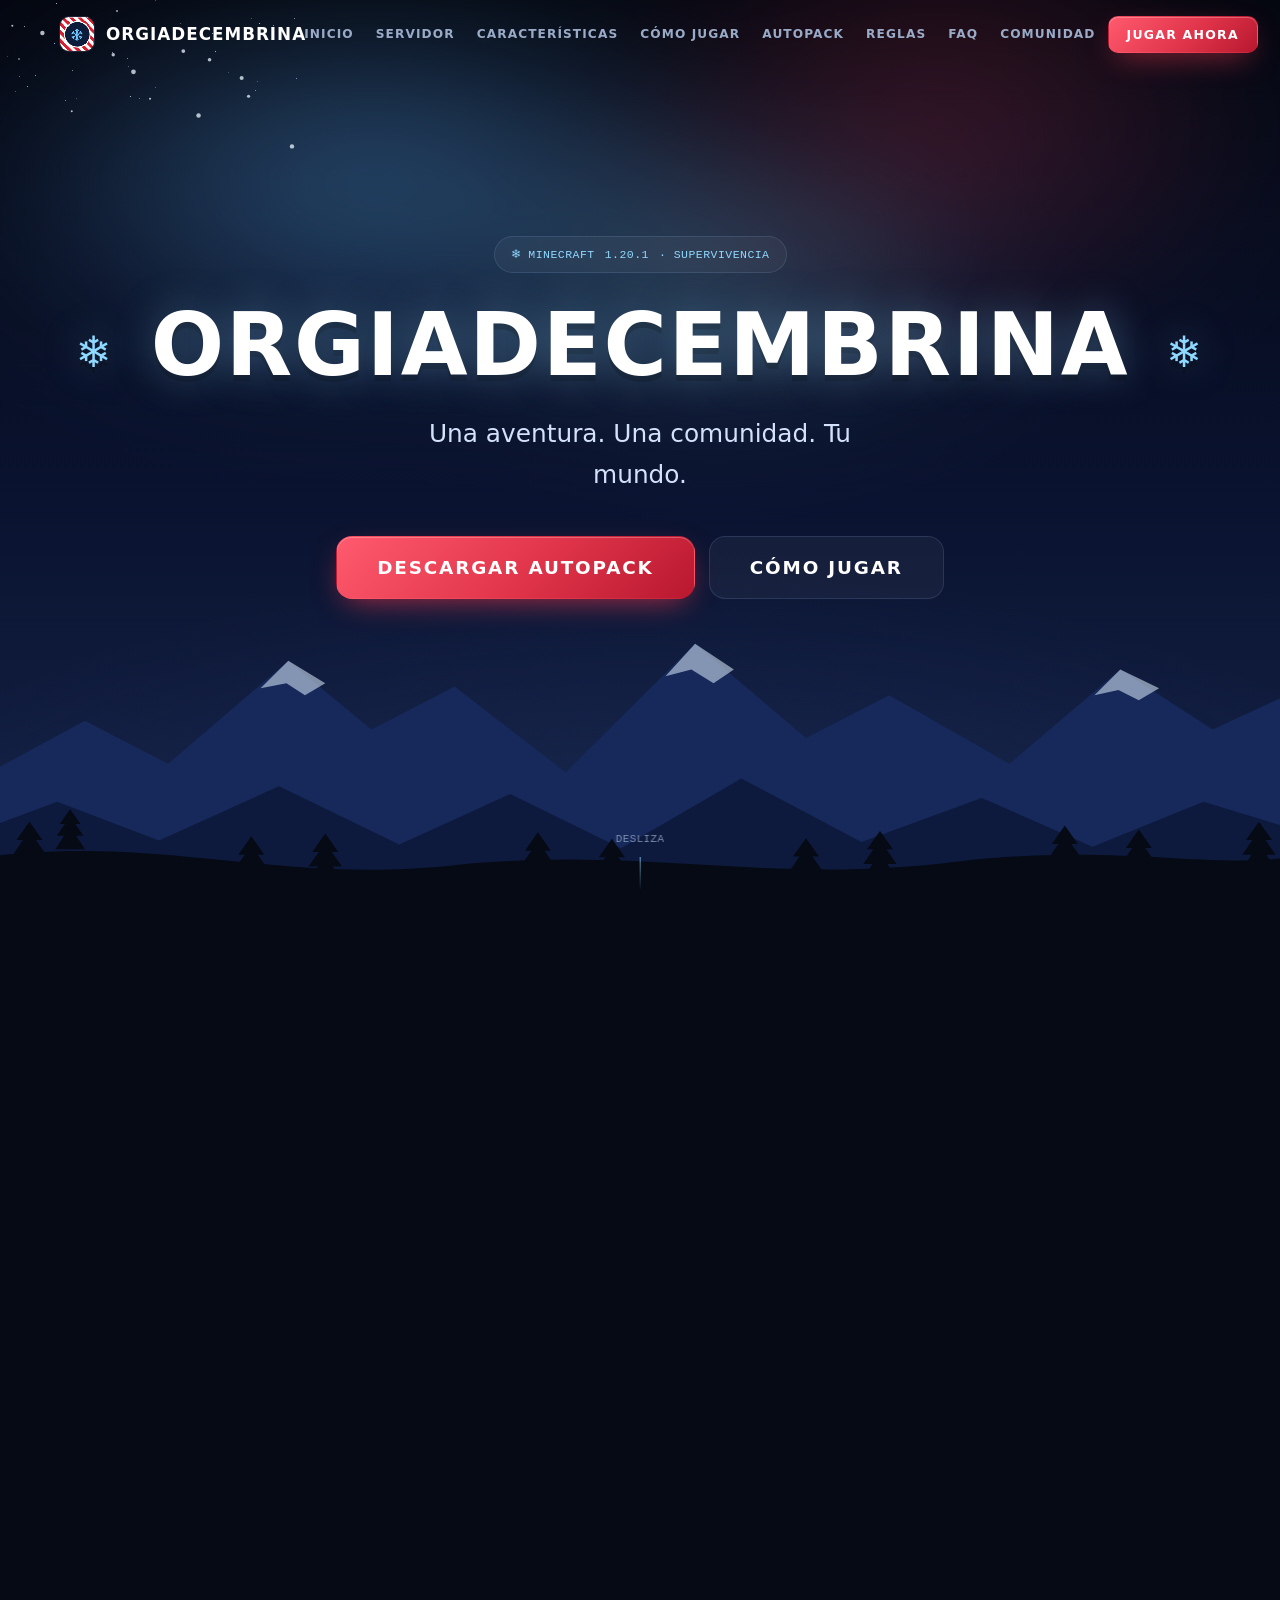
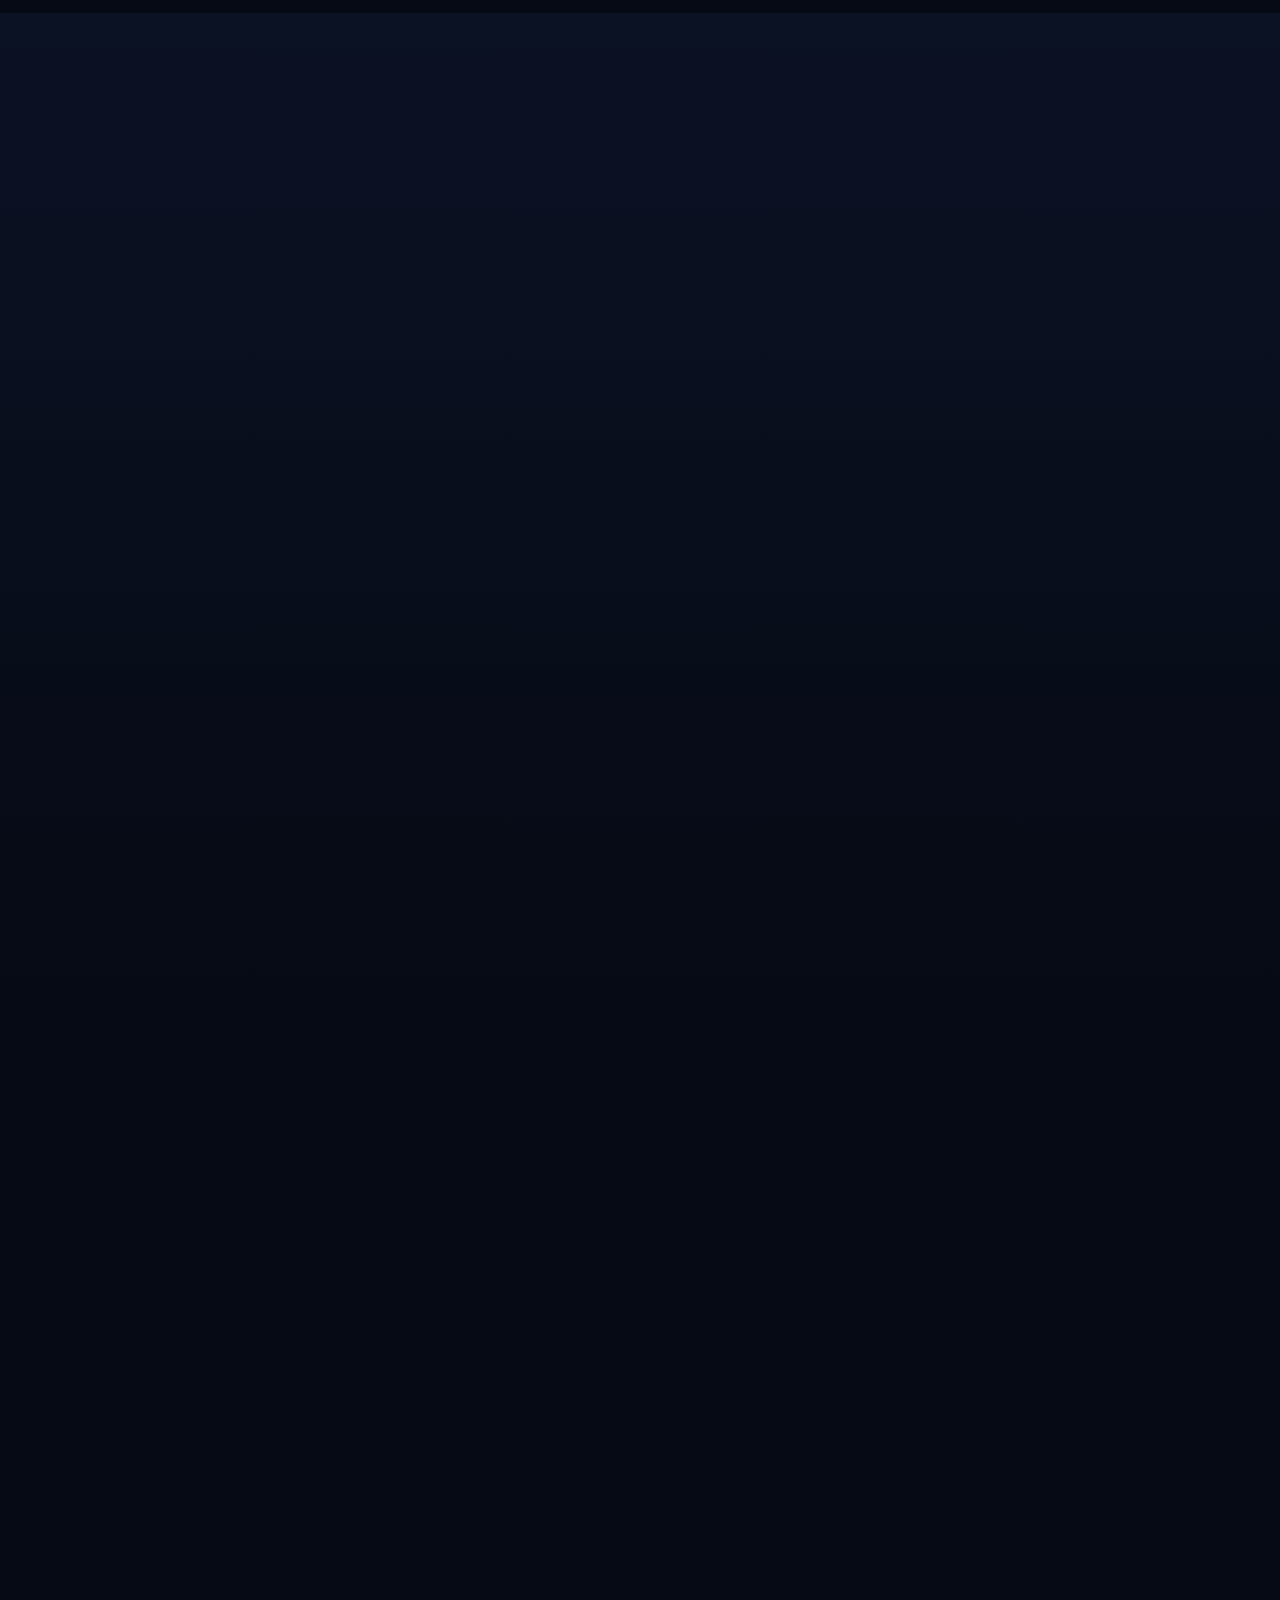
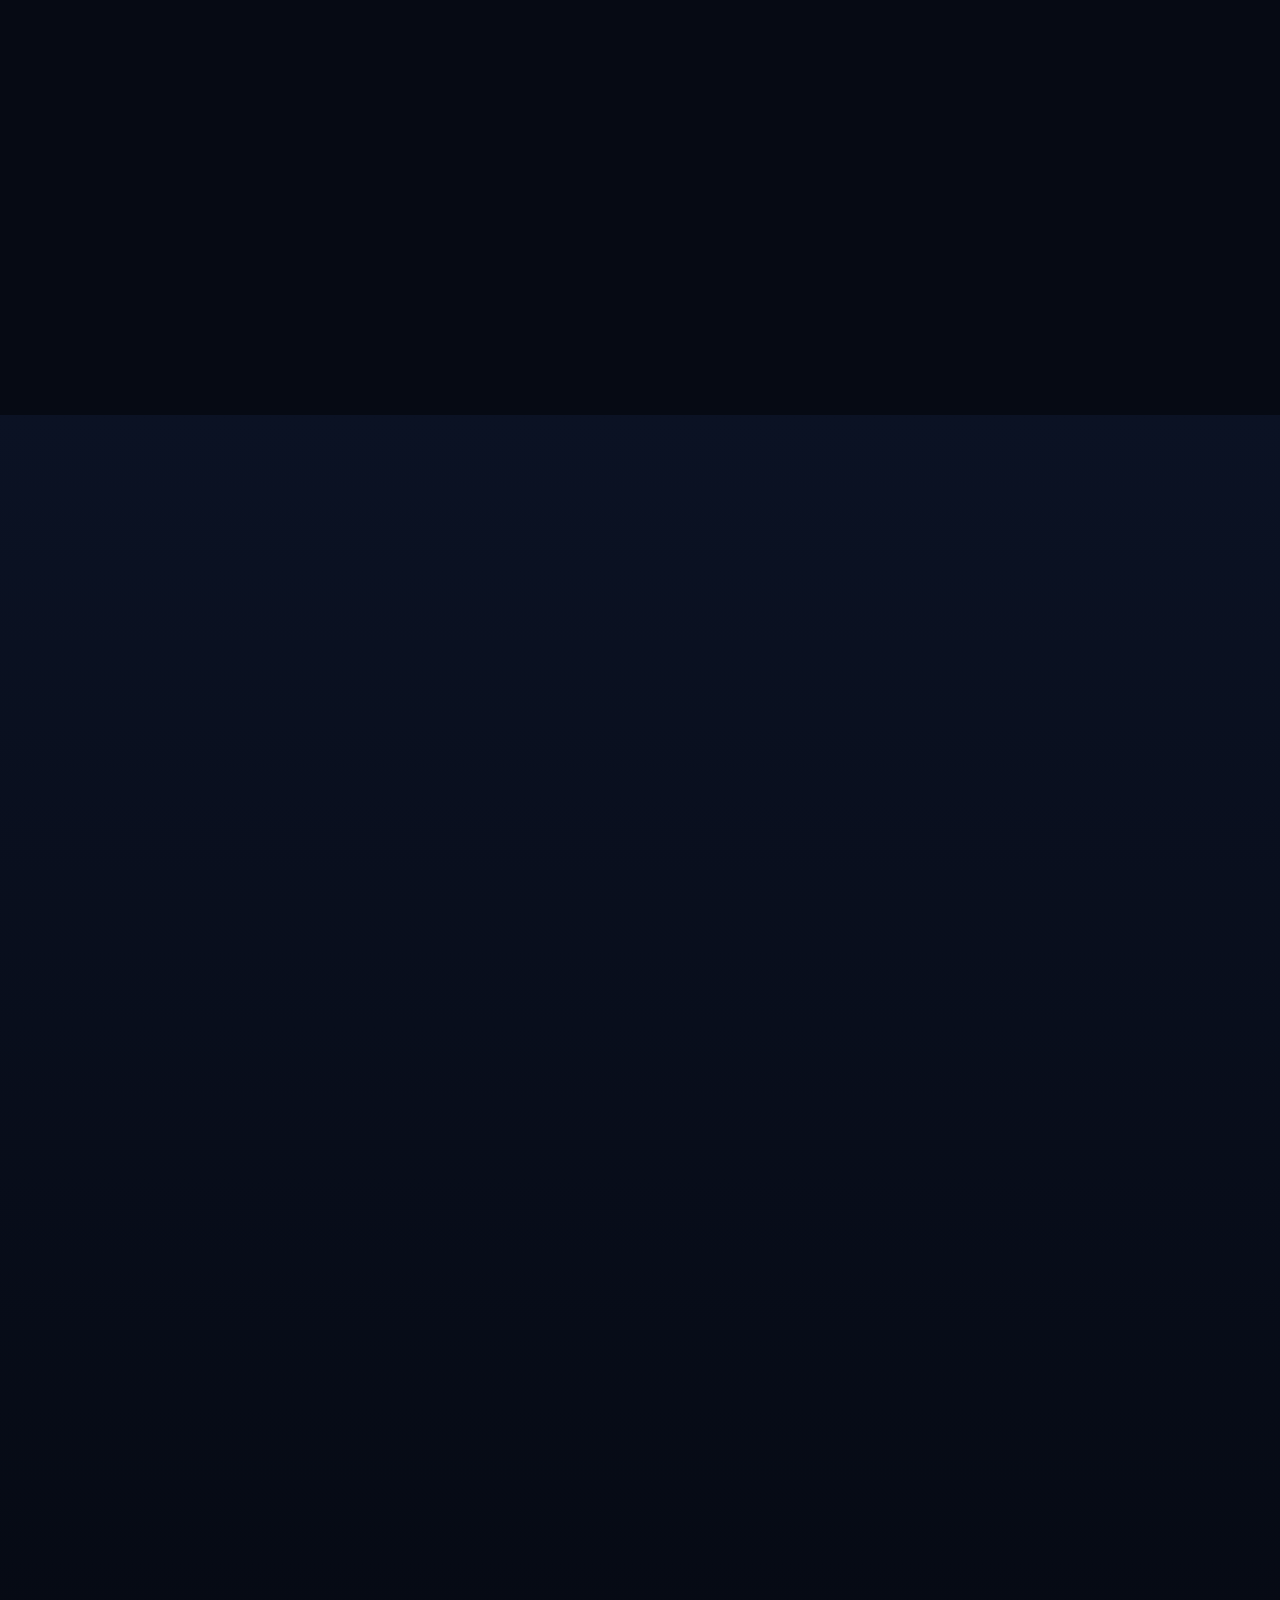
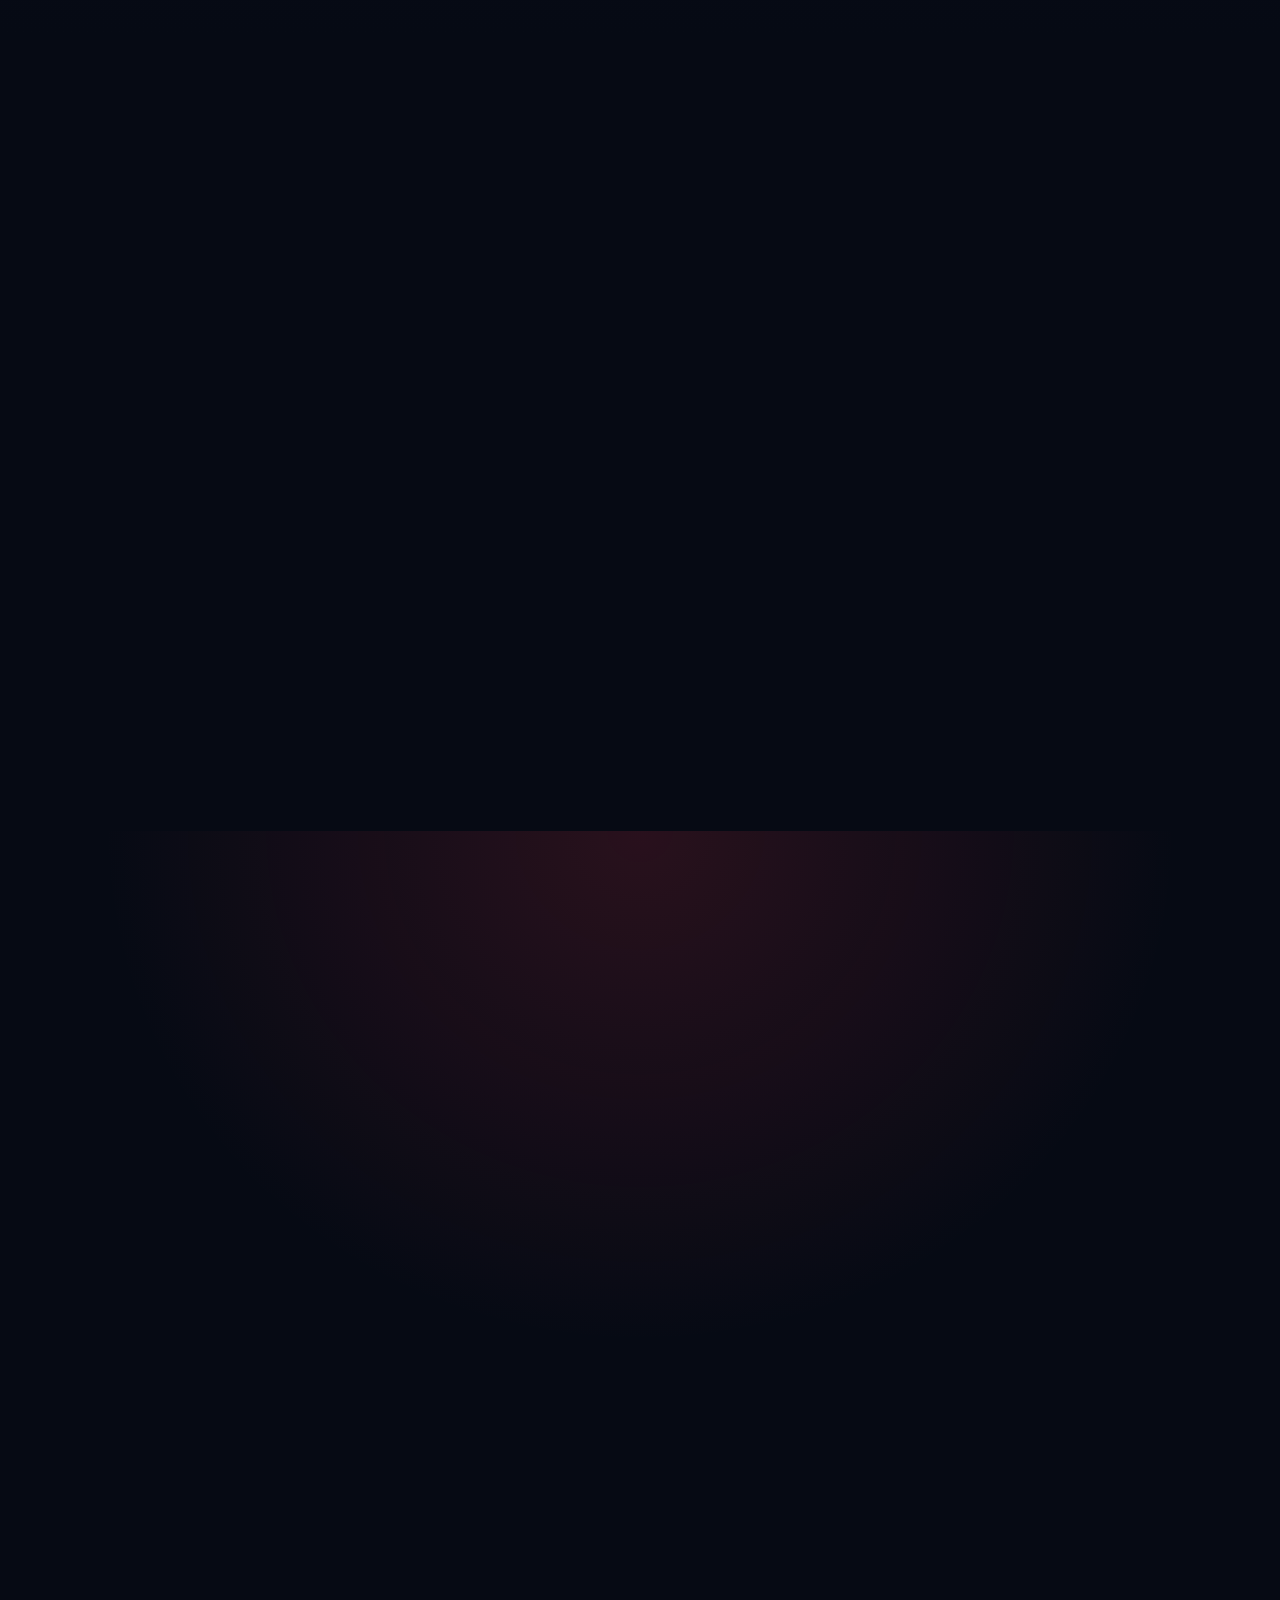
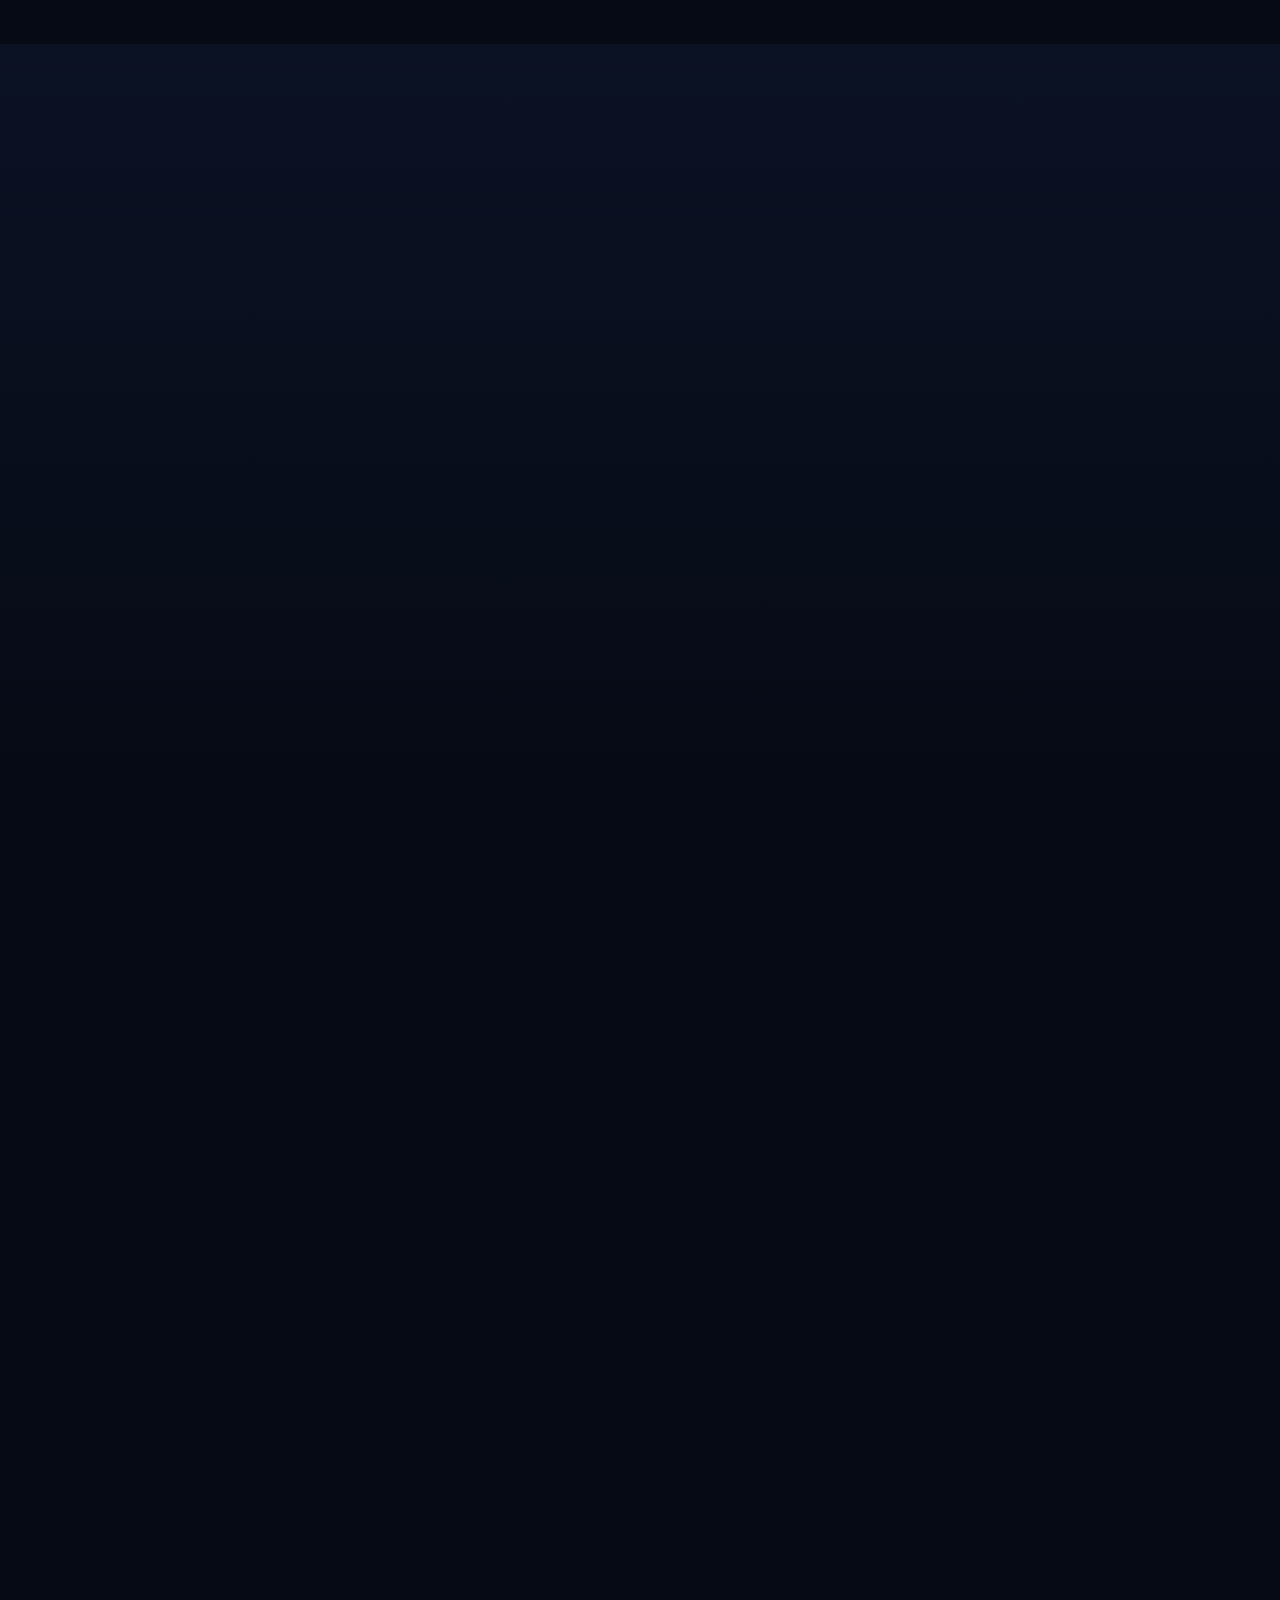
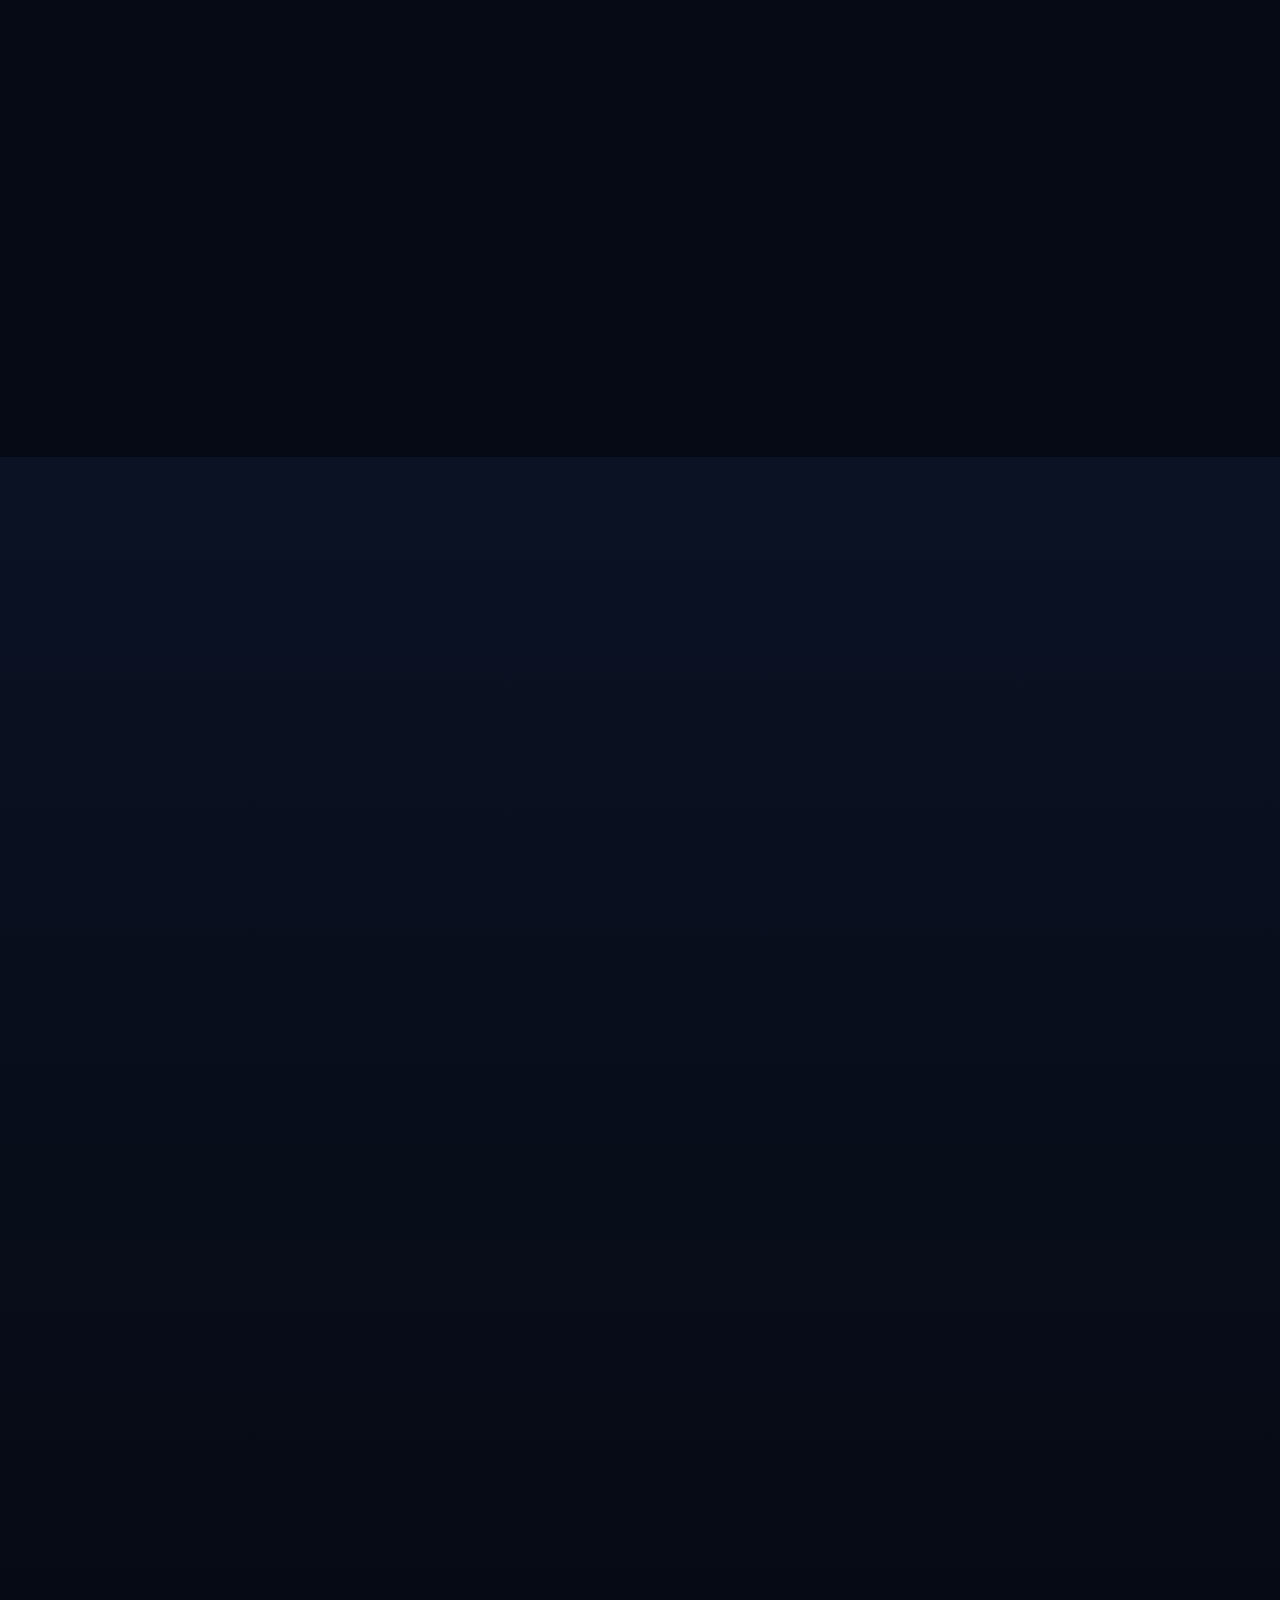
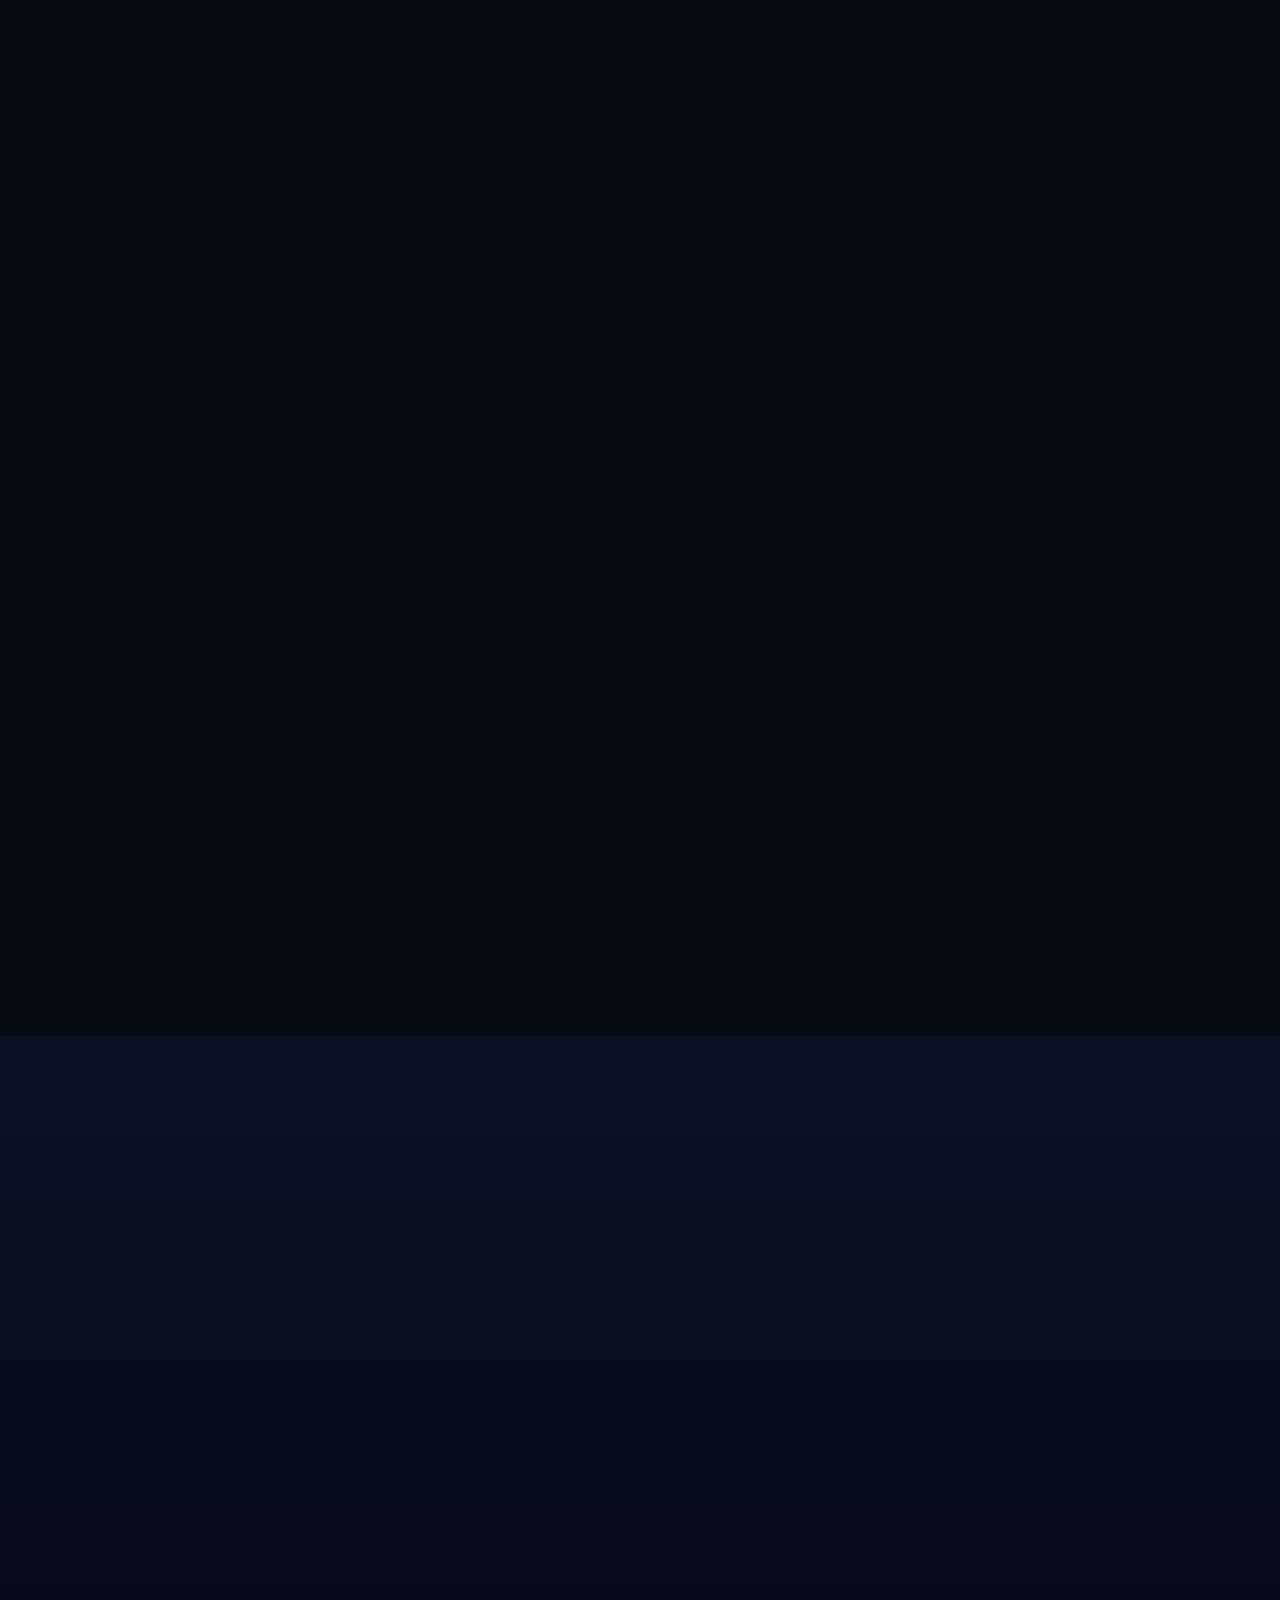
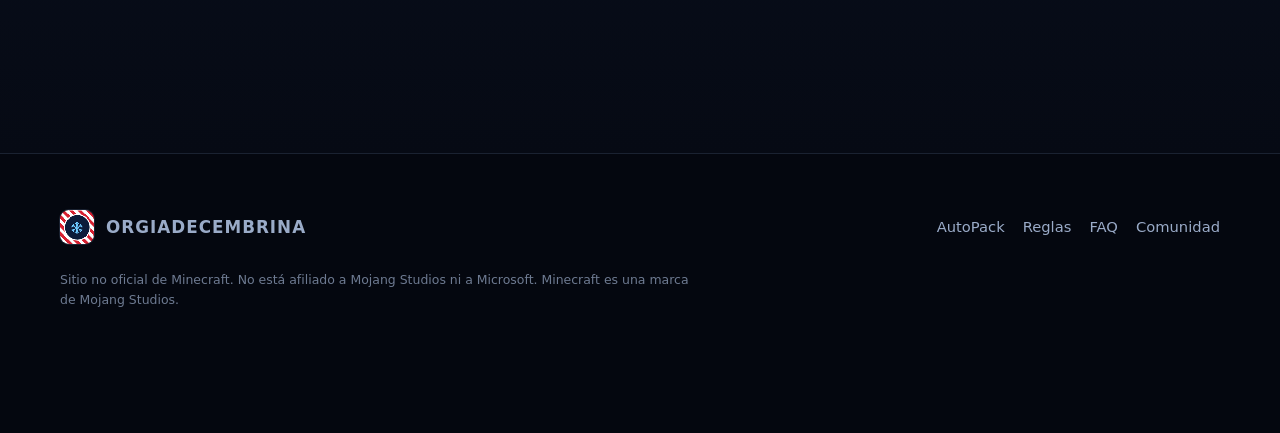
==== site/index.html @ e6c4fe43 "Web oficial de ORGIADECEMBRINA: sitio estatico (inicio, AutoPack, reglas), contenido editable en dat" ====
<!doctype html>
<html lang="es" class="no-js">
<head>
<meta charset="utf-8">
<meta name="viewport" content="width=device-width, initial-scale=1, viewport-fit=cover">
<title>ORGIADECEMBRINA | Minecraft Survival</title>
<meta name="description" content="ORGIADECEMBRINA: servidor de supervivencia de Minecraft 1.20.1 con mundo nevado, bosses, equipos, misiones y economía. Descarga el AutoPack, copia la IP y a jugar.">
<meta name="theme-color" content="#060a14">
<meta http-equiv="Content-Security-Policy" content="default-src 'self'; script-src 'self'; style-src 'self' https://fonts.googleapis.com; font-src https://fonts.gstatic.com; img-src 'self' data:; connect-src 'self'; base-uri 'none'; form-action 'none'; object-src 'none'">
<link rel="icon" href="assets/favicon.svg" type="image/svg+xml">
<link rel="icon" href="assets/server-icon.png" type="image/png" sizes="64x64">
<link rel="apple-touch-icon" href="assets/server-icon.png">
<!-- SEO / redes. og:image y og:url necesitan la direccion PUBLICA definitiva de la web: sustituir TU-DOMINIO. -->
<meta property="og:type" content="website">
<meta property="og:title" content="ORGIADECEMBRINA | Minecraft Survival">
<meta property="og:description" content="Una aventura. Una comunidad. Tu mundo. Descarga el AutoPack y entra al servidor.">
<meta property="og:image" content="https://TU-DOMINIO/assets/og.png">
<meta property="og:locale" content="es_ES">
<meta name="twitter:card" content="summary_large_image">
<link rel="preconnect" href="https://fonts.googleapis.com">
<link rel="preconnect" href="https://fonts.gstatic.com" crossorigin>
<link rel="stylesheet" href="https://fonts.googleapis.com/css2?family=Outfit:wght@500;700;800;900&family=Silkscreen&display=swap">
<link rel="stylesheet" href="css/style.css">
<script src="js/main.js" defer></script>
</head>
<body>
<a class="skip" href="#contenido">Saltar al contenido</a>

<header class="nav">
  <div class="wrap">
    <a class="brand" href="#inicio" aria-label="ORGIADECEMBRINA, inicio"><img src="assets/server-icon.png" alt="" width="34" height="34"><span data-bind="server.name">ORGIADECEMBRINA</span></a>
    <button class="burger" aria-expanded="false" aria-controls="menu" aria-label="Abrir menú"><span></span></button>
    <ul class="menu" id="menu">
      <li><a href="#inicio">INICIO</a></li>
      <li><a href="#servidor">SERVIDOR</a></li>
      <li><a href="#caracteristicas">CARACTERÍSTICAS</a></li>
      <li><a href="#como-jugar">CÓMO JUGAR</a></li>
      <li><a href="autopack.html">AUTOPACK</a></li>
      <li><a href="reglas.html">REGLAS</a></li>
      <li><a href="#faq">FAQ</a></li>
      <li><a href="#comunidad">COMUNIDAD</a></li>
      <li class="play"><a class="btn btn-primary btn-sm" href="autopack.html#descargar">JUGAR AHORA</a></li>
    </ul>
  </div>
</header>

<main id="contenido">

<!-- 1. HERO -->
<section class="hero" id="inicio">
  <div class="sky"></div>
  <canvas class="stars" id="stars" aria-hidden="true"></canvas>
  <div class="aurora" aria-hidden="true"><i></i><i></i><i></i></div>
  <canvas id="snow" aria-hidden="true"></canvas>

  <!-- Montañas: capas SVG propias (no imágenes externas). Sustituibles por una captura real del servidor. -->
  <svg class="ridge" viewBox="0 0 1440 420" preserveAspectRatio="none" aria-hidden="true"><path fill="#16295a" d="M0 260 L120 190 L210 240 L340 120 L430 200 L520 150 L640 250 L780 100 L900 210 L990 160 L1120 240 L1240 130 L1340 200 L1440 150 V420 H0Z"/><path fill="#dfeeff" opacity=".55" d="M340 120 L310 152 L338 146 L358 160 L380 146 Z M780 100 L748 138 L776 130 L800 146 L822 130 Z M1240 130 L1212 160 L1238 154 L1260 166 L1282 152 Z"/></svg>
  <svg class="ridge" viewBox="0 0 1440 360" preserveAspectRatio="none" aria-hidden="true"><path fill="#0d1a3d" d="M0 250 L90 210 L200 260 L330 190 L460 265 L580 200 L700 270 L830 180 L960 262 L1090 205 L1210 268 L1330 210 L1440 250 V360 H0Z"/></svg>
  <svg class="ridge" viewBox="0 0 1440 300" preserveAspectRatio="none" aria-hidden="true">
    <defs><g id="pine"><path d="M0 -46 L14 -18 L7 -18 L18 4 L8 4 L20 30 L-20 30 L-8 4 L-18 4 L-7 -18 L-14 -18Z"/></g></defs>
    <path fill="#060a14" d="M0 210 C200 170 320 250 520 220 C720 190 860 250 1060 215 C1240 185 1340 230 1440 205 V300 H0Z"/>
    <g fill="#060a14"><use href="#pine" x="60" y="200"/><use href="#pine" x="130" y="215" transform="translate(0,0) scale(.8)" /><use href="#pine" x="300" y="222"/><use href="#pine" x="380" y="218"/><use href="#pine" x="610" y="216"/><use href="#pine" x="690" y="226"/><use href="#pine" x="900" y="225"/><use href="#pine" x="980" y="214"/><use href="#pine" x="1180" y="206"/><use href="#pine" x="1260" y="212"/><use href="#pine" x="1390" y="200"/></g>
  </svg>

  <div class="wrap content">
    <span class="eyebrow pixel rv">❄ Minecraft <span data-bind="server.version">1.20.1</span> · Supervivencia</span>
    <h1 class="rv"><span class="flake" aria-hidden="true">❄</span> <span data-bind="server.name">ORGIADECEMBRINA</span> <span class="flake" aria-hidden="true">❄</span></h1>
    <p class="tag rv" data-bind="server.tagline">Una aventura. Una comunidad. Tu mundo.</p>
    <div class="cta-row rv">
      <a class="btn btn-primary btn-xl" href="autopack.html#descargar">DESCARGAR AUTOPACK</a>
      <a class="btn btn-xl" href="#como-jugar">CÓMO JUGAR</a>
    </div>
  </div>
  <div class="scroll-hint pixel" aria-hidden="true">Desliza</div>
</section>

<!-- 2. AUTOPACK -->
<section class="autopack-band" id="autopack">
  <div class="wrap">
    <div class="pack rv">
      <span class="kicker pixel">Todo lo que necesitas para jugar</span>
      <h2>UN SOLO PACK.<br>TODO PREPARADO.</h2>
      <p>No necesitas descargar los mods uno por uno. Descarga nuestro AutoPack y tendrás todo lo necesario para entrar al servidor.</p>
      <a class="btn btn-primary btn-xl" href="autopack.html#descargar">DESCARGAR AUTOPACK</a>
      <p class="note">Una descarga. Una IP. A jugar.</p>
    </div>
  </div>
</section>

<!-- 3. CÓMO JUGAR -->
<section class="alt" id="como-jugar">
  <div class="wrap">
    <div class="head center rv">
      <span class="kicker pixel">Empieza en 4 pasos</span>
      <h2 class="title">CÓMO JUGAR</h2>
      <p class="lead">Aunque nunca hayas entrado al servidor: sigue los pasos en orden y ya estás dentro.</p>
    </div>
    <div class="steps">
      <div class="step rv"><div class="n">01</div><h3>DESCARGA EL AUTOPACK</h3><p>Descarga el archivo oficial desde la <a href="autopack.html#descargar">página del AutoPack</a>.</p></div>
      <div class="step rv"><div class="n">02</div><h3>INSTÁLALO</h3><p>Sigue las instrucciones que acompañan a la descarga. Es lo único que tienes que instalar.</p></div>
      <div class="step rv"><div class="n">03</div><h3>ABRE MINECRAFT</h3><p>Inicia Minecraft <span data-bind="server.version">1.20.1</span> con la configuración que te proporciona el AutoPack.</p></div>
      <div class="step rv"><div class="n">04</div><h3>ENTRA AL SERVIDOR</h3><p>Añade el servidor con esta IP: <code data-bind="server.ip">—</code></p></div>
    </div>
    <div class="ipbox rv">
      <code data-bind="server.ip">—</code>
      <button class="btn btn-primary" type="button" data-copy-ip>COPIAR IP</button>
    </div>
    <div class="firsttime rv"><b>La primera vez que entres:</b> el servidor te pedirá crear tu cuenta. Escribe <code>/register contraseña contraseña</code> en el chat. Las siguientes veces solo tendrás que escribir <code>/login contraseña</code>.</div>
  </div>
</section>

<!-- 4. QUÉ ES EL SERVIDOR + 10. INFORMACIÓN -->
<section id="servidor">
  <div class="wrap two">
    <div class="rv">
      <span class="kicker pixel">El servidor</span>
      <h2 class="title">UNA SUPERVIVENCIA CON MUCHO POR DESCUBRIR</h2>
      <p class="lead">Un mundo nevado para vivir en equipo: exploras montañas y cuevas enormes, enfrentas bosses, reúnes copos, cumples misiones y construyes tu base con tus amigos.</p>
      <ul class="list">
        <li>Un mundo eternamente nevado, con ambiente navideño.</li>
        <li>Relieve nuevo con montañas altas, cuevas gigantes y ríos subterráneos.</li>
        <li>Bosses, dragones y mazmorras por todo el mundo.</li>
        <li>Equipos, homes, TPA y territorio propio.</li>
        <li>Economía con moneda propia, tienda, trabajos y casino.</li>
        <li>Ruleta de eventos que sacude la partida cada pocos minutos.</li>
        <li>Chat de voz de proximidad.</li>
        <li data-feature="colonias">Colonias para construir un pueblo entre todos <span class="badge">Próximamente</span></li>
        <li data-feature="derribo">Sistema de derribo y reanimación <span class="badge">Próximamente</span></li>
      </ul>
    </div>
    <div class="rv">
      <div class="card">
        <span class="kicker pixel">Información del servidor</span>
        <dl class="info info-2">
          <div class="span2"><dt>IP</dt><dd><code data-bind="server.ip">—</code></dd></div>
          <div><dt>Versión</dt><dd data-bind="server.version">—</dd></div>
          <div><dt>Modpack</dt><dd>AutoPack</dd></div>
          <div><dt>Tipo</dt><dd data-bind="server.type">—</dd></div>
          <div><dt>Capacidad</dt><dd data-bind="server.capacity">—</dd></div>
        </dl>
        <p class="actions"><button class="btn btn-primary" type="button" data-copy-ip>COPIAR IP</button><a class="btn" href="#como-jugar">CÓMO JUGAR</a></p>
      </div>
    </div>
  </div>
</section>

<!-- 5. CARACTERÍSTICAS -->
<section class="alt" id="caracteristicas">
  <div class="wrap">
    <div class="head center rv">
      <span class="kicker pixel">Qué te espera</span>
      <h2 class="title">CARACTERÍSTICAS</h2>
    </div>
    <div class="grid g3">
      <article class="card rv"><div class="ico">🌎</div><h3>EXPLORACIÓN</h3><p>Descubre montañas altas, cuevas gigantes, ríos subterráneos, aldeas, torres y estructuras repartidas por un mundo nuevo.</p></article>
      <article class="card rv"><div class="ico">⚔️</div><h3>AVENTURA</h3><p>Enfréntate a bosses con sus mazmorras, dragones y criaturas por todo el mundo. Cada expedición es un reto.</p></article>
      <article class="card rv"><div class="ico">👥</div><h3>EQUIPOS</h3><p>Forma un equipo de hasta 4 jugadores, elige vuestro color y sobrevivan juntos.</p></article>
      <article class="card rv"><div class="ico">🏠</div><h3>SUPERVIVENCIA</h3><p>Construye tu base, reclama territorio para tu equipo y desarrolla tu propio rincón nevado.</p></article>
      <article class="card rv"><div class="ico">✨</div><h3>PROGRESIÓN</h3><p>Una campaña de 8 capítulos y 76 misiones con recompensas en copos y experiencia para seguir avanzando.</p></article>
      <article class="card rv"><div class="ico">❄️</div><h3>ECONOMÍA</h3><p>Gana copos con la recompensa diaria y seis trabajos, gástalos en la tienda o pruébalos en el casino.</p></article>
      <article class="card rv"><div class="ico">🎲</div><h3>EVENTOS</h3><p>Una ruleta lanza eventos al azar durante la partida: sorpresas, caos y regalos. No rompe bloques ni mata jugadores.</p></article>
      <article class="card rv" data-feature="derribo"><div class="ico">💀</div><h3>DERRIBO Y REANIMACIÓN<span class="badge">Próximamente</span></h3><p>Cuando un jugador cae, sus compañeros pueden intentar reanimarlo antes de que se acabe el tiempo.</p></article>
      <article class="card rv" data-feature="colonias"><div class="ico">🏘️</div><h3>COLONIAS<span class="badge">Próximamente</span></h3><p>Funda una colonia, gestiona colonos y levanta un pueblo entre todos.</p></article>
    </div>
  </div>
</section>

<!-- 6. EQUIPOS -->
<section id="equipos">
  <div class="wrap two">
    <div class="rv">
      <span class="kicker pixel">Sistema de equipos</span>
      <h2 class="title">JUEGA CON<br>TUS AMIGOS</h2>
      <p class="lead">Crea tu equipo, invita a tus amigos y compartan hogar, territorio y progreso.</p>
      <ul class="list">
        <li><span><b>Equipos de hasta 4 jugadores.</b> <small>Invitas con un comando y tu amigo acepta.</small></span></li>
        <li><span><b>Colores propios.</b> <small>El líder elige el color del equipo.</small></span></li>
        <li><span><b>Identificación en TAB.</b> <small>Ves quién es de tu equipo y quién lidera.</small></span></li>
        <li><span><b>Homes de equipo.</b> <small>Guarda puntos y vuelve con <code>/home</code>.</small></span></li>
        <li><span><b>TPA.</b> <small>Pide teletransportarte hasta un amigo.</small></span></li>
        <li><span><b>Territorio protegido.</b> <small>Reclama una zona con <code>/equipo claim</code>.</small></span></li>
        <li><span><b>Permisos.</b> <small>Da acceso a jugadores de confianza con <code>/equipo trust</code>.</small></span></li>
      </ul>
    </div>
    <div class="rv">
      <div class="teamcard" aria-label="Ejemplo de la lista TAB con equipos">
        <div class="pixel tab-title">Así se ve en TAB (ejemplo)</div>
        <div class="tab">
          <p class="head-row">❄ ORGIADECEMBRINA ❄</p>
          <p class="c1"><b>★ [Frost]</b> Juan</p>
          <p class="c1"><b>[Frost]</b> Pedro</p>
          <p class="c2"><b>★ [Aurora]</b> Carlos</p>
          <p class="c2"><b>[Aurora]</b> Dani</p>
        </div>
        <div class="cmds"><span>/equipo create</span><span>/equipo invite</span><span>/equipo accept</span><span>/equipo color</span><span>/equipo claim</span><span>/home</span><span>/tpa</span></div>
      </div>
    </div>
  </div>
</section>

<!-- 7. DERRIBO -->
<section class="downed" id="derribo" data-feature="derribo">
  <div class="wrap">
    <div class="head center rv">
      <span class="kicker pixel">Sistema de derribo <span class="badge">Próximamente</span></span>
      <h2 class="title">NO ES EL FINAL</h2>
      <p class="lead">Cuando un jugador recibe daño letal, puede quedar derribado durante un tiempo limitado. Sus compañeros deben llegar hasta él y reanimarlo antes de que el tiempo termine.</p>
    </div>
    <div class="flow">
      <div class="st rv"><div class="em">☠️</div><h3>Derribado</h3><p>El daño letal te deja en el suelo, brillando para que te encuentren.</p></div>
      <div class="st rv"><div class="em">⏱️</div><h3>Tiempo restante</h3><p>Tienes unos <b data-derribo="downedSeconds">30</b> segundos. Cada uno cuenta.</p></div>
      <div class="st rv"><div class="em">❤️</div><h3>Reanimando</h3><p>Un compañero mantiene clic derecho sobre ti unos <b data-derribo="reviveSeconds">5</b> segundos.</p></div>
      <div class="st rv"><div class="em">✨</div><h3>¡Revivido!</h3><p>Vuelves a la partida y un instante de invulnerabilidad te da aire.</p></div>
    </div>
    <div class="facts rv"><span><b>Cooperación</b> — no dejes a nadie atrás</span><span><b>Tensión</b> — el reloj no se detiene</span></div>
  </div>
</section>

<!-- 8. EXPLORACIÓN -->
<section class="alt" id="exploracion">
  <div class="wrap">
    <div class="head rv">
      <span class="kicker pixel">Exploración</span>
      <h2 class="title">UN MUNDO NUEVO<br>POR DESCUBRIR</h2>
      <p class="lead">El mundo se generó desde cero hace muy poco: casi todo está sin explorar. Aquí puedes ver capturas reales del servidor a medida que las vayamos publicando.</p>
    </div>
    <div class="grid g3">
      <div class="card rv"><div class="ico">⛰️</div><h3>Montañas y cuevas</h3><p>Relieve alto y cuevas de gran tamaño, con ríos que corren bajo tierra.</p></div>
      <div class="card rv"><div class="ico">🏰</div><h3>Estructuras y mazmorras</h3><p>Torres, castillos, aldeas y mazmorras para explorar con amigos.</p></div>
      <div class="card rv"><div class="ico">🐉</div><h3>Bosses y dragones</h3><p>Jefes con sus propias mazmorras y dragones que dominan sus territorios.</p></div>
    </div>
  </div>
</section>

<!-- 9. GALERÍA -->
<section id="galeria">
  <div class="wrap">
    <div class="head rv">
      <span class="kicker pixel">Galería</span>
      <h2 class="title">MOMENTOS DEL SERVIDOR</h2>
    </div>
    <div class="gallery" id="gallery" aria-live="polite"><p class="empty">Cargando galería…</p></div>
  </div>
  <div class="lightbox" id="lightbox" role="dialog" aria-label="Imagen ampliada"><img alt=""></div>
</section>

<!-- 13. NOVEDADES -->
<section class="alt" id="novedades">
  <div class="wrap">
    <div class="head rv">
      <span class="kicker pixel">Novedades</span>
      <h2 class="title">LO ÚLTIMO EN EL SERVIDOR</h2>
    </div>
    <div class="news" id="news" data-max="5"><p class="empty">Cargando novedades…</p></div>
  </div>
</section>

<!-- 15. FAQ -->
<section id="faq">
  <div class="wrap">
    <div class="head center rv">
      <span class="kicker pixel">Preguntas frecuentes</span>
      <h2 class="title">FAQ</h2>
    </div>
    <div class="faq">
      <details class="rv"><summary>¿Qué necesito para jugar?</summary><div class="a">Minecraft Java Edition <span data-bind="server.version">1.20.1</span> y el AutoPack. Nada más.</div></details>
      <details class="rv"><summary>¿Tengo que descargar los mods individualmente?</summary><div class="a">No. El AutoPack trae todo lo necesario para entrar al servidor.</div></details>
      <details class="rv"><summary>¿Puedo jugar con mis amigos?</summary><div class="a">Sí. Puedes crear un equipo de hasta 4 jugadores, compartir homes y territorio, y usar TPA para reuniros.</div></details>
      <details class="rv"><summary>¿Cuál es la IP?</summary><div class="a"><code data-bind="server.ip">—</code> &nbsp; <button class="btn btn-sm" type="button" data-copy-ip>COPIAR IP</button></div></details>
      <details class="rv"><summary>¿Qué versión utiliza?</summary><div class="a">Minecraft <span data-bind="server.version">1.20.1</span> (<span data-bind="server.loader">Forge</span>). El AutoPack ya lo configura por ti.</div></details>
      <details class="rv"><summary>¿Dónde descargo el AutoPack?</summary><div class="a"><a class="btn btn-primary btn-sm" href="autopack.html#descargar">DESCARGAR AUTOPACK</a></div></details>
      <details class="rv"><summary>¿Cómo creo mi cuenta en el servidor?</summary><div class="a">La primera vez que entres escribe <code>/register contraseña contraseña</code>. Después, en cada sesión, <code>/login contraseña</code>.</div></details>
      <details class="rv"><summary>¿Dónde puedo pedir ayuda?</summary><div class="a">En nuestro <a href="#comunidad">Discord</a>: allí también se publica el estado del servidor.</div></details>
    </div>
  </div>
</section>

<!-- 16. COMUNIDAD -->
<section class="alt community" id="comunidad">
  <div class="wrap">
    <div class="disc rv">
      <span class="kicker pixel">Comunidad</span>
      <h2 class="title">ÚNETE A LA COMUNIDAD</h2>
      <p class="lead mx">Habla con el resto de jugadores, pide ayuda y consulta el estado del servidor, que se publica en nuestro Discord.</p>
      <p class="mt32"><a class="btn btn-discord btn-xl" data-href="community.discord" data-newtab data-pending-label="DISCORD (ENLACE PENDIENTE)" href="#">UNIRME AL DISCORD</a></p>
      <span class="placeholder-tag" data-missing-note="community.discord" hidden>Placeholder · configura community.discord en data/site.json</span>
    </div>
  </div>
</section>

</main>

<footer>
  <div class="wrap">
    <div class="foot">
      <a class="brand" href="#inicio"><img src="assets/server-icon.png" alt="" width="34" height="34"><span data-bind="server.name">ORGIADECEMBRINA</span></a>
      <nav aria-label="Pie"><a href="autopack.html">AutoPack</a><a href="reglas.html">Reglas</a><a href="#faq">FAQ</a><a href="#comunidad">Comunidad</a></nav>
    </div>
    <p class="legal">Sitio no oficial de Minecraft. No está afiliado a Mojang Studios ni a Microsoft. Minecraft es una marca de Mojang Studios.</p>
  </div>
</footer>

<div class="mcta"><a class="btn btn-primary" href="autopack.html#descargar">DESCARGAR AUTOPACK</a></div>
</body>
</html>
---- site/css/style.css ----
/* ORGIADECEMBRINA — web oficial. Sin build: CSS plano. Tokens arriba, luego base, componentes y secciones. */
:root {
  --bg: #060a14;
  --bg-2: #0b1224;
  --bg-3: #101a33;
  --ink: #eef4ff;
  --muted: #9aabc8;
  --ice: #8fd8ff;
  --ice-2: #5fb4ff;
  --red: #e0344a;
  --red-2: #ff5a6e;
  --gold: #ffcf8a;
  --line: rgba(160, 200, 255, .14);
  --glass: rgba(255, 255, 255, .045);
  --radius: 18px;
  --shadow: 0 24px 60px -24px rgba(0, 0, 0, .7);
  --font-display: "Outfit", system-ui, -apple-system, "Segoe UI", Roboto, sans-serif;
  --font-body: system-ui, -apple-system, "Segoe UI", Roboto, "Helvetica Neue", Arial, sans-serif;
  --font-pixel: "Silkscreen", ui-monospace, "Cascadia Mono", Consolas, monospace;
  --nav-h: 68px;
}

*, *::before, *::after { box-sizing: border-box; }
html { scroll-behavior: smooth; scroll-padding-top: calc(var(--nav-h) + 12px); -webkit-text-size-adjust: 100%; }
body {
  margin: 0; background: var(--bg); color: var(--ink);
  font: 400 1rem/1.65 var(--font-body); overflow-x: hidden;
}
img, svg, canvas { display: block; max-width: 100%; }
a { color: var(--ice); text-decoration: none; }
a:hover { color: #fff; }
h1, h2, h3 { font-family: var(--font-display); line-height: 1.08; margin: 0; letter-spacing: -.01em; }
p { margin: 0 0 1em; }
:focus-visible { outline: 2px solid var(--ice); outline-offset: 3px; border-radius: 6px; }
.wrap { width: min(1160px, calc(100% - 40px)); margin-inline: auto; }
.skip { position: absolute; left: -999px; top: 8px; background: #fff; color: #000; padding: 8px 14px; border-radius: 8px; z-index: 100; }
.skip:focus { left: 8px; }
.pixel { font-family: var(--font-pixel); letter-spacing: .04em; text-transform: uppercase; }

/* ---------- NAV ---------- */
.nav {
  position: fixed; inset: 0 0 auto 0; height: var(--nav-h); z-index: 50;
  display: flex; align-items: center;
  transition: background .3s, box-shadow .3s, backdrop-filter .3s;
}
.nav.solid { background: rgba(6, 10, 20, .82); backdrop-filter: blur(14px); box-shadow: 0 1px 0 var(--line); }
.nav .wrap { display: flex; align-items: center; gap: 22px; }
.brand { display: flex; align-items: center; gap: 12px; color: #fff; font: 800 1.05rem var(--font-display); letter-spacing: .06em; }
.brand img { width: 34px; height: 34px; border-radius: 9px; image-rendering: pixelated; box-shadow: 0 0 0 1px var(--line); }
.menu { display: flex; align-items: center; gap: 4px; margin-left: auto; list-style: none; padding: 0; margin-block: 0; }
.menu a { display: block; padding: 8px 12px; border-radius: 10px; color: var(--muted); font: 600 .8rem var(--font-display); letter-spacing: .09em; }
.menu a:hover, .menu a[aria-current="page"] { color: #fff; background: var(--glass); }
.burger { display: none; margin-left: auto; width: 46px; height: 46px; border: 1px solid var(--line); background: var(--glass); border-radius: 12px; cursor: pointer; padding: 0; }
.burger span, .burger span::before, .burger span::after { display: block; width: 20px; height: 2px; background: #fff; margin: auto; position: relative; transition: transform .25s, opacity .25s; }
.burger span::before, .burger span::after { content: ""; position: absolute; left: 0; }
.burger span::before { top: -6px; } .burger span::after { top: 6px; }
.burger[aria-expanded="true"] span { background: transparent; }
.burger[aria-expanded="true"] span::before { transform: translateY(6px) rotate(45deg); }
.burger[aria-expanded="true"] span::after { transform: translateY(-6px) rotate(-45deg); }

/* ---------- BUTTONS ---------- */
.btn {
  --b: var(--glass);
  display: inline-flex; align-items: center; justify-content: center; gap: 10px;
  padding: 14px 26px; border-radius: 14px; border: 1px solid var(--line); background: var(--b); color: #fff;
  font: 700 .9rem var(--font-display); letter-spacing: .1em; cursor: pointer; text-align: center;
  transition: transform .2s, box-shadow .2s, background .2s, border-color .2s;
}
.btn:hover { transform: translateY(-2px); border-color: rgba(160, 200, 255, .4); color: #fff; }
.btn-primary {
  border-color: transparent; background: linear-gradient(135deg, var(--red-2), var(--red) 55%, #b8182f);
  box-shadow: 0 10px 30px -10px rgba(224, 52, 74, .8), inset 0 1px 0 rgba(255, 255, 255, .25);
}
.btn-primary:hover { box-shadow: 0 16px 40px -10px rgba(255, 90, 110, .9), inset 0 1px 0 rgba(255, 255, 255, .3); }
.btn-xl { padding: 20px 40px; font-size: 1.15rem; border-radius: 16px; }
.btn-sm { padding: 10px 18px; font-size: .78rem; }
.btn[aria-disabled="true"] { opacity: .55; cursor: not-allowed; transform: none; box-shadow: none; filter: saturate(.6); }
.copied { --b: rgba(143, 216, 255, .18); border-color: var(--ice) !important; }

/* ---------- HERO ---------- */
.hero { position: relative; min-height: 100svh; display: grid; place-items: center; overflow: hidden; isolation: isolate; text-align: center; }
.sky { position: absolute; inset: 0; z-index: -3; background:
  radial-gradient(120% 80% at 50% 110%, #1a2a52 0%, transparent 60%),
  linear-gradient(180deg, #03060f 0%, #0a1330 55%, #16244a 100%); }
.aurora { position: absolute; inset: -10% -10% 30% -10%; z-index: -2; filter: blur(60px); opacity: .55; mix-blend-mode: screen; pointer-events: none; }
.aurora i { position: absolute; border-radius: 50%; animation: drift 18s ease-in-out infinite alternate; }
.aurora i:nth-child(1) { width: 55%; height: 55%; left: 5%; top: 10%; background: radial-gradient(closest-side, rgba(95, 180, 255, .7), transparent); }
.aurora i:nth-child(2) { width: 45%; height: 60%; right: 8%; top: 0; background: radial-gradient(closest-side, rgba(224, 52, 74, .45), transparent); animation-delay: -6s; }
.aurora i:nth-child(3) { width: 40%; height: 40%; left: 35%; top: 30%; background: radial-gradient(closest-side, rgba(143, 216, 255, .5), transparent); animation-delay: -11s; }
@keyframes drift { to { transform: translate3d(6%, 8%, 0) scale(1.15); } }
.stars { position: absolute; inset: 0; z-index: -2; opacity: .9; }
.ridge { position: absolute; left: -2%; right: -2%; bottom: -1px; width: 104%; height: auto; z-index: -1; will-change: transform; }
.hero .content { padding: calc(var(--nav-h) + 40px) 0 150px; position: relative; }
.eyebrow { display: inline-flex; gap: 10px; align-items: center; padding: 8px 16px; border: 1px solid var(--line); border-radius: 999px; background: var(--glass); backdrop-filter: blur(6px); color: var(--ice); font-size: .72rem; margin-bottom: 26px; }
.hero h1 { font-size: clamp(2.6rem, 9vw, 6.6rem); font-weight: 900; letter-spacing: .02em; color: #fff;
  text-shadow: 0 0 40px rgba(143, 216, 255, .35), 0 6px 0 rgba(0, 0, 0, .25); }
.hero h1 .flake { color: var(--ice); display: inline-block; animation: spin 14s linear infinite; font-weight: 400; }
@keyframes spin { to { transform: rotate(360deg); } }
.hero .tag { margin: 22px auto 40px; max-width: 30ch; font-size: clamp(1.15rem, 2.6vw, 1.55rem); color: #d3e1fb; font-family: var(--font-display); font-weight: 500; }
.cta-row { display: flex; gap: 14px; justify-content: center; flex-wrap: wrap; }
.scroll-hint { position: absolute; bottom: 26px; left: 50%; translate: -50% 0; color: var(--muted); font-size: .68rem; opacity: .8; }
.scroll-hint::after { content: ""; display: block; width: 1px; height: 34px; margin: 8px auto 0; background: linear-gradient(var(--ice), transparent); animation: pulse 2s ease-in-out infinite; }
@keyframes pulse { 50% { opacity: .2; } }
#snow { position: absolute; inset: 0; z-index: 0; pointer-events: none; }

/* ---------- SECTIONS ---------- */
section { position: relative; padding: clamp(72px, 10vw, 128px) 0; }
.alt { background: linear-gradient(180deg, var(--bg-2), var(--bg)); }
.kicker { color: var(--red-2); font-size: .72rem; margin-bottom: 14px; display: block; }
.title { font-size: clamp(2rem, 5vw, 3.4rem); font-weight: 800; }
.lead { color: var(--muted); font-size: 1.12rem; max-width: 62ch; margin-top: 18px; }
.head { margin-bottom: 52px; }
.head.center { text-align: center; } .head.center .lead { margin-inline: auto; }
.grid { display: grid; gap: 20px; }
.g3 { grid-template-columns: repeat(3, 1fr); }
.g2 { grid-template-columns: repeat(2, 1fr); }
.card {
  position: relative; padding: 28px; border-radius: var(--radius); border: 1px solid var(--line);
  background: linear-gradient(180deg, rgba(255, 255, 255, .06), rgba(255, 255, 255, .02));
  box-shadow: var(--shadow); overflow: hidden; transition: transform .3s, border-color .3s;
}
.card::before { content: ""; position: absolute; inset: 0; background: radial-gradient(400px 200px at var(--mx, 50%) -20%, rgba(143, 216, 255, .16), transparent 70%); opacity: 0; transition: opacity .3s; pointer-events: none; }
.card:hover { transform: translateY(-4px); border-color: rgba(160, 200, 255, .32); }
.card:hover::before { opacity: 1; }
.card .ico { width: 52px; height: 52px; display: grid; place-items: center; font-size: 1.6rem; border-radius: 14px; background: rgba(143, 216, 255, .1); border: 1px solid var(--line); margin-bottom: 18px; }
.card h3 { font-size: 1.28rem; margin-bottom: 8px; }
.card p { color: var(--muted); margin: 0; font-size: .98rem; }
.badge { display: inline-block; margin-left: 8px; vertical-align: middle; padding: 3px 9px; border-radius: 999px; font: 400 .6rem var(--font-pixel); letter-spacing: .06em; color: #1b1300; background: var(--gold); text-transform: uppercase; }
.soon { position: relative; }
.soon .ico { filter: grayscale(.4); }

/* AutoPack band */
.autopack-band { padding-block: clamp(60px, 8vw, 100px); }
.pack { position: relative; padding: clamp(32px, 6vw, 72px); border-radius: 28px; border: 1px solid rgba(160, 200, 255, .25); text-align: center; overflow: hidden;
  background: radial-gradient(70% 120% at 50% 0%, rgba(224, 52, 74, .28), transparent 60%), linear-gradient(180deg, var(--bg-3), var(--bg-2)); box-shadow: var(--shadow); }
.pack::after { content: "❄"; position: absolute; right: -30px; bottom: -70px; font-size: 300px; color: rgba(143, 216, 255, .05); line-height: 1; pointer-events: none; }
.pack h2 { font-size: clamp(1.8rem, 4.6vw, 3.2rem); font-weight: 900; margin-bottom: 14px; }
.pack p { color: #c6d6f3; max-width: 56ch; margin: 0 auto 30px; font-size: 1.1rem; }
.pack .note { margin: 22px 0 0; font: 700 1rem var(--font-display); color: var(--gold); letter-spacing: .02em; }
.placeholder-tag { display: inline-block; margin-top: 14px; font: 400 .62rem var(--font-pixel); color: var(--gold); border: 1px dashed rgba(255, 207, 138, .5); padding: 4px 10px; border-radius: 6px; text-transform: uppercase; }

/* Steps */
.steps { display: grid; grid-template-columns: repeat(4, 1fr); gap: 20px; counter-reset: s; }
.step { position: relative; padding: 30px 24px 26px; border-radius: var(--radius); border: 1px solid var(--line); background: var(--glass); }
.step .n { font: 900 3.6rem/1 var(--font-display); color: transparent; -webkit-text-stroke: 1.5px rgba(143, 216, 255, .55); margin-bottom: 12px; }
.step h3 { font-size: 1.05rem; letter-spacing: .05em; margin-bottom: 8px; }
.step p { color: var(--muted); font-size: .94rem; margin: 0; }
.step code, .ipbox code, .inline code { font-family: ui-monospace, "Cascadia Mono", Consolas, monospace; background: rgba(143, 216, 255, .1); padding: 2px 8px; border-radius: 6px; color: var(--ice); font-size: .92em; word-break: break-all; }
.ipbox { margin-top: 34px; display: flex; gap: 16px; align-items: center; justify-content: center; flex-wrap: wrap; padding: 22px; border-radius: var(--radius); border: 1px dashed rgba(143, 216, 255, .35); background: rgba(143, 216, 255, .05); }
.ipbox code { font-size: 1.25rem; padding: 8px 16px; }
.firsttime { margin-top: 26px; padding: 20px 24px; border-radius: var(--radius); border: 1px solid var(--line); background: var(--glass); color: var(--muted); }
.firsttime b { color: #fff; }

/* Info table */
.info { display: grid; grid-template-columns: repeat(4, 1fr); gap: 14px; margin-top: 36px; }
.info div { padding: 20px; border-radius: 14px; border: 1px solid var(--line); background: var(--glass); }
.info dt { font: 400 .62rem var(--font-pixel); color: var(--red-2); text-transform: uppercase; letter-spacing: .06em; margin-bottom: 8px; }
.info dd { margin: 0; font: 700 1.1rem var(--font-display); word-break: break-word; }
dl.info { margin-bottom: 0; }
.two { display: grid; grid-template-columns: 1.05fr .95fr; gap: clamp(28px, 5vw, 64px); align-items: center; }
.list { list-style: none; padding: 0; margin: 22px 0 0; display: grid; gap: 12px; }
.list li { display: flex; gap: 12px; color: #cfdcf5; }
.list li::before { content: "❄"; color: var(--ice); flex: none; margin-top: 1px; }
.list li small { color: var(--muted); }

/* Teams preview */
.teamcard { padding: 26px; border-radius: 22px; border: 1px solid var(--line); background: linear-gradient(180deg, var(--bg-3), var(--bg-2)); box-shadow: var(--shadow); font-family: ui-monospace, "Cascadia Mono", Consolas, monospace; font-size: .95rem; }
.tab { display: grid; gap: 6px; margin-top: 14px; }
.tab p { margin: 0; padding: 7px 12px; border-radius: 8px; background: rgba(0, 0, 0, .35); color: #dbe6fb; }
.tab .c1 b { color: #ff6b6b; } .tab .c2 b { color: #6bd3ff; }
.tab .head-row { font: 400 .68rem var(--font-pixel); color: var(--ice); background: none; padding: 0 0 4px; text-transform: uppercase; }
.cmds { display: flex; flex-wrap: wrap; gap: 8px; margin-top: 18px; }
.cmds span { font: 600 .82rem ui-monospace, Consolas, monospace; padding: 6px 12px; border-radius: 8px; background: rgba(224, 52, 74, .14); border: 1px solid rgba(255, 90, 110, .3); color: #ffd6db; }

/* Downed */
.downed { background:
  radial-gradient(60% 90% at 50% 0%, rgba(224, 52, 74, .16), transparent 70%), var(--bg); }
.flow { display: grid; grid-template-columns: repeat(4, 1fr); gap: 0; margin-top: 46px; position: relative; }
.flow .st { position: relative; padding: 26px 18px; text-align: center; }
.flow .st + .st::before { content: "›"; position: absolute; left: -10px; top: 50%; translate: 0 -60%; font-size: 2.4rem; color: rgba(255, 255, 255, .25); }
.flow .em { width: 92px; height: 92px; margin: 0 auto 16px; display: grid; place-items: center; border-radius: 50%; font-size: 2.4rem; border: 1px solid var(--line); background: var(--glass); }
.flow .st:nth-child(1) .em { box-shadow: 0 0 40px -4px rgba(224, 52, 74, .6); border-color: rgba(255, 90, 110, .5); }
.flow .st:nth-child(2) .em { box-shadow: 0 0 40px -4px rgba(255, 207, 138, .5); border-color: rgba(255, 207, 138, .5); animation: tick 1s steps(2) infinite; }
.flow .st:nth-child(3) .em { box-shadow: 0 0 40px -4px rgba(255, 90, 110, .7); border-color: rgba(255, 90, 110, .6); animation: beat 1.2s ease-in-out infinite; }
.flow .st:nth-child(4) .em { box-shadow: 0 0 46px -2px rgba(143, 216, 255, .7); border-color: var(--ice); }
@keyframes beat { 50% { transform: scale(1.08); } }
@keyframes tick { 50% { border-color: rgba(255, 207, 138, .15); } }
.flow h3 { font: 400 .78rem var(--font-pixel); letter-spacing: .06em; text-transform: uppercase; }
.flow p { color: var(--muted); font-size: .9rem; margin: 10px 0 0; }
.facts { display: flex; gap: 12px; flex-wrap: wrap; justify-content: center; margin-top: 34px; }
.facts span { padding: 8px 16px; border-radius: 999px; border: 1px solid var(--line); background: var(--glass); color: #cfdcf5; font-size: .9rem; }
.facts b { color: #fff; }

/* Gallery */
.gallery { display: grid; grid-template-columns: repeat(3, 1fr); gap: 16px; }
.shot { position: relative; margin: 0; border-radius: var(--radius); overflow: hidden; border: 1px solid var(--line); aspect-ratio: 16/10; background: var(--bg-3); cursor: zoom-in; transition: transform .35s, border-color .35s, box-shadow .35s; }
.shot:nth-child(1), .shot:nth-child(4) { grid-column: span 2; aspect-ratio: 16/9; }
.shot img { width: 100%; height: 100%; object-fit: cover; transition: transform .6s cubic-bezier(.2, .7, .2, 1); }
.shot:hover { transform: translateY(-3px); border-color: rgba(160, 200, 255, .4); box-shadow: 0 0 40px -8px rgba(143, 216, 255, .35); }
.shot:hover img { transform: scale(1.06); }
.shot figcaption { position: absolute; inset: auto 0 0 0; padding: 40px 18px 16px; background: linear-gradient(transparent, rgba(3, 6, 15, .9)); font-size: .92rem; }
.shot figcaption small { display: block; color: var(--ice); font: 400 .6rem var(--font-pixel); text-transform: uppercase; margin-bottom: 4px; }
.shot.ph { cursor: default; background:
  repeating-linear-gradient(45deg, rgba(143, 216, 255, .04) 0 14px, transparent 14px 28px), linear-gradient(135deg, #10204a, #0a1330 60%, #2a1224); }
.shot.ph::after { content: "PLACEHOLDER · sustituir en data/gallery.json"; position: absolute; top: 14px; left: 14px; font: 400 .58rem var(--font-pixel); color: var(--gold); border: 1px dashed rgba(255, 207, 138, .5); padding: 4px 8px; border-radius: 6px; }
.lightbox { position: fixed; inset: 0; z-index: 90; display: none; place-items: center; background: rgba(3, 6, 15, .92); padding: 24px; cursor: zoom-out; }
.lightbox.open { display: grid; }
.lightbox img { max-height: 88vh; border-radius: 12px; box-shadow: var(--shadow); }

/* News */
.news { display: grid; gap: 16px; }
.post { display: grid; grid-template-columns: 150px 1fr; gap: 24px; padding: 24px 28px; border-radius: var(--radius); border: 1px solid var(--line); background: var(--glass); transition: border-color .3s, transform .3s; }
.post:hover { border-color: rgba(160, 200, 255, .32); transform: translateX(4px); }
.post time { color: var(--muted); font-size: .85rem; }
.post .t { font: 400 .62rem var(--font-pixel); color: var(--red-2); text-transform: uppercase; display: block; margin-bottom: 8px; }
.post h3 { font-size: 1.2rem; margin-bottom: 6px; }
.post p { color: var(--muted); margin: 0; }

/* FAQ */
.faq { display: grid; gap: 12px; max-width: 860px; margin-inline: auto; }
details { border: 1px solid var(--line); border-radius: 16px; background: var(--glass); transition: border-color .3s; }
details[open] { border-color: rgba(160, 200, 255, .34); background: rgba(255, 255, 255, .06); }
summary { list-style: none; cursor: pointer; padding: 20px 24px; font: 700 1.08rem var(--font-display); display: flex; justify-content: space-between; gap: 16px; align-items: center; }
summary::-webkit-details-marker { display: none; }
summary::after { content: "+"; font-size: 1.6rem; color: var(--ice); transition: transform .3s; line-height: 1; }
details[open] summary::after { transform: rotate(45deg); }
details .a { padding: 0 24px 22px; color: var(--muted); }
details .a a { text-decoration: underline; text-underline-offset: 3px; }

/* Community */
.community { text-align: center; }
.disc { padding: clamp(36px, 6vw, 72px); border-radius: 28px; border: 1px solid rgba(160, 200, 255, .22); background: radial-gradient(60% 100% at 50% 100%, rgba(95, 130, 255, .25), transparent 70%), linear-gradient(180deg, var(--bg-3), var(--bg-2)); }
.btn-discord { border-color: transparent; background: linear-gradient(135deg, #7c8dff, #5865f2 55%, #3f4bd0); box-shadow: 0 10px 30px -10px rgba(88, 101, 242, .8); }

/* Sub pages */
.page-hero { padding: calc(var(--nav-h) + 80px) 0 40px; text-align: center; background: radial-gradient(70% 90% at 50% 0%, rgba(95, 180, 255, .2), transparent 70%); }
.meta { display: grid; grid-template-columns: repeat(3, 1fr); gap: 14px; margin: 40px auto 0; max-width: 780px; }
.meta div { padding: 20px; border-radius: 14px; border: 1px solid var(--line); background: var(--glass); text-align: center; }
.meta dt { font: 400 .62rem var(--font-pixel); color: var(--red-2); text-transform: uppercase; margin-bottom: 8px; }
.meta dd { margin: 0; font: 700 1.2rem var(--font-display); }
.history { max-width: 780px; margin: 0 auto; display: grid; gap: 12px; }
.history .row { display: flex; justify-content: space-between; gap: 16px; padding: 18px 24px; border-radius: 14px; border: 1px solid var(--line); background: var(--glass); }
.history .row b { font: 700 1.05rem var(--font-display); } .history .row span { color: var(--muted); }
.empty { text-align: center; color: var(--muted); padding: 28px; border: 1px dashed var(--line); border-radius: 14px; }
.rules { display: grid; gap: 18px; grid-template-columns: repeat(2, 1fr); }
.rule-card h3 { font-size: 1.3rem; margin-bottom: 14px; display: flex; align-items: center; gap: 10px; }
.rule-card ol { margin: 0; padding-left: 22px; color: #d4e0f7; display: grid; gap: 8px; }
.rule-card .tbd { color: var(--muted); font-style: italic; margin: 0; }
.rule-card .note { margin-top: 12px; color: var(--gold); font-size: .92rem; }
.callout { max-width: 780px; margin: 0 auto 34px; padding: 18px 22px; border-radius: 14px; border: 1px dashed rgba(255, 207, 138, .5); background: rgba(255, 207, 138, .06); color: #ffe6c2; font-size: .95rem; }

/* Footer */
footer { padding: 56px 0 110px; border-top: 1px solid var(--line); background: #04070f; color: var(--muted); font-size: .92rem; }
.foot { display: flex; gap: 30px; justify-content: space-between; flex-wrap: wrap; align-items: center; }
.foot nav { display: flex; gap: 18px; flex-wrap: wrap; }
.foot a { color: var(--muted); } .foot a:hover { color: #fff; }
.legal { margin-top: 26px; font-size: .78rem; opacity: .7; max-width: 80ch; }

/* Mobile sticky CTA */
.mcta { display: none; }

/* Reveal */
.rv { opacity: 0; transform: translateY(26px); transition: opacity .8s cubic-bezier(.2, .7, .2, 1), transform .8s cubic-bezier(.2, .7, .2, 1); transition-delay: var(--d, 0s); }
.rv.in { opacity: 1; transform: none; }
.no-js .rv { opacity: 1; transform: none; }

/* ---------- RESPONSIVE ---------- */
@media (max-width: 1040px) {
  .g3 { grid-template-columns: repeat(2, 1fr); }
  .steps, .info { grid-template-columns: repeat(2, 1fr); }
  .two { grid-template-columns: 1fr; }
}
@media (max-width: 900px) {
  .burger { display: block; }
  .menu {
    position: fixed; inset: var(--nav-h) 0 auto 0; flex-direction: column; align-items: stretch; gap: 4px; margin: 0; padding: 14px 20px 22px;
    background: rgba(6, 10, 20, .96); backdrop-filter: blur(16px); border-bottom: 1px solid var(--line);
    translate: 0 -12px; opacity: 0; visibility: hidden; transition: opacity .25s, translate .25s, visibility .25s;
  }
  .menu.open { opacity: 1; translate: 0 0; visibility: visible; }
  .menu a { padding: 14px 12px; font-size: .9rem; }
  .menu .play { margin-top: 8px; }
  .menu .play .btn { width: 100%; }
}
@media (max-width: 720px) {
  :root { --nav-h: 60px; }
  .wrap { width: calc(100% - 32px); }
  .g3, .g2, .steps, .info, .rules, .meta { grid-template-columns: 1fr; }
  .hero .content { padding-bottom: 120px; }
  .btn-xl { width: 100%; padding: 18px 20px; font-size: 1.05rem; }
  .cta-row .btn { width: 100%; }
  .flow { grid-template-columns: 1fr; gap: 6px; }
  .flow .st + .st::before { content: "⌄"; left: 50%; top: -22px; translate: -50% 0; }
  .post { grid-template-columns: 1fr; gap: 6px; padding: 20px; }
  /* galeria: carrusel horizontal con snap en vez de rejilla */
  .gallery { display: flex; overflow-x: auto; scroll-snap-type: x mandatory; gap: 12px; margin-inline: -16px; padding: 0 16px 8px; scrollbar-width: none; }
  .gallery::-webkit-scrollbar { display: none; }
  .shot, .shot:nth-child(1), .shot:nth-child(4) { flex: 0 0 82%; aspect-ratio: 4/3; scroll-snap-align: center; }
  .ipbox code { font-size: 1rem; }
  .history .row { flex-direction: column; gap: 4px; }
  .mcta { position: fixed; left: 12px; right: 12px; bottom: 12px; z-index: 40; display: flex; }
  .mcta .btn { width: 100%; padding: 16px; box-shadow: 0 14px 40px -6px rgba(0, 0, 0, .8), 0 10px 30px -10px rgba(224, 52, 74, .9); }
  .scroll-hint { display: none; }
}
@media (prefers-reduced-motion: reduce) {
  html { scroll-behavior: auto; }
  *, *::before, *::after { animation: none !important; transition-duration: .01ms !important; }
  .rv { opacity: 1; transform: none; }
}

/* utilidades (sustituyen estilos en linea: la CSP no los permite) */
.info-2 { grid-template-columns: 1fr 1fr; margin-top: 12px; }
.info-2 code { font-size: 1rem; }
.span2 { grid-column: span 2; }
.actions { margin: 18px 0 0; display: flex; gap: 12px; flex-wrap: wrap; }
.lead.mx { margin-inline: auto; }
.mt32 { margin-top: 32px; }
.tab-title { color: var(--ice); font-size: .7rem; }
h1.title[data-size="xl"] { font-size: clamp(2.6rem, 8vw, 5rem); font-weight: 900; }
h1.title[data-size="lg"] { font-size: clamp(2.4rem, 7vw, 4.6rem); font-weight: 900; }

/* ---- ajustes tras revisar capturas ---- */
.menu a, .btn { white-space: nowrap; }
.menu { gap: 2px; }
.menu a { padding: 8px 10px; font-size: .76rem; }
.hero h1 { font-size: clamp(2.1rem, 7.2vw, 5.4rem); white-space: nowrap; }
.hero h1 .flake { font-size: .5em; vertical-align: .18em; margin-inline: .12em; }
.ridge { height: clamp(260px, 44vh, 480px); }
.ridge:nth-of-type(2) { height: clamp(200px, 33vh, 380px); }
.ridge:nth-of-type(3) { height: clamp(150px, 24vh, 300px); }
@media (max-width: 1100px) { .menu a { padding: 8px 8px; letter-spacing: .05em; } }
@media (max-width: 900px) { .menu a { padding: 14px 12px; font-size: .9rem; } }
@media (max-width: 720px) { .hero h1 { white-space: normal; font-size: clamp(2.1rem, 11vw, 3.4rem); } }
.ridge { max-width: none; }
.pack .note { margin: 22px auto 0; }
.card .actions { margin-top: 18px; }
.step code { display: inline-block; margin-top: 6px; }
.hero .content { padding-bottom: 190px; }
.ridge { height: clamp(240px, 40vh, 430px); }
.ridge:nth-of-type(2) { height: clamp(190px, 31vh, 350px); }
.ridge:nth-of-type(3) { height: clamp(140px, 22vh, 270px); }
@media (max-width: 720px) { .hero .content { padding-bottom: 150px; } }
@media (min-width: 721px) {
  .gallery { grid-auto-rows: clamp(200px, 21vw, 300px); }
  .shot, .shot:nth-child(1), .shot:nth-child(4) { aspect-ratio: auto; }
  .shot:nth-child(1), .shot:nth-child(4), .shot:nth-child(6) { grid-column: span 2; }
}
.post { grid-template-columns: 200px 1fr; }
@media (max-width: 720px) { .post { grid-template-columns: 1fr; } }
@media (max-width: 720px) { .hero h1 { font-size: clamp(1.5rem, 7.7vw, 2.9rem); letter-spacing: 0; } .hero h1 .flake { font-size: .6em; margin-inline: .08em; } .eyebrow { font-size: .6rem; padding: 7px 12px; } }
.menu a.btn { color: #fff; letter-spacing: .1em; }
.menu a.btn-primary, .menu a.btn-primary:hover { background: linear-gradient(135deg, var(--red-2), var(--red) 55%, #b8182f); }
.menu a.btn-sm { padding: 10px 18px; font-size: .78rem; }
@media (max-width: 900px) { .menu a.btn-sm { padding: 16px; font-size: .9rem; } }
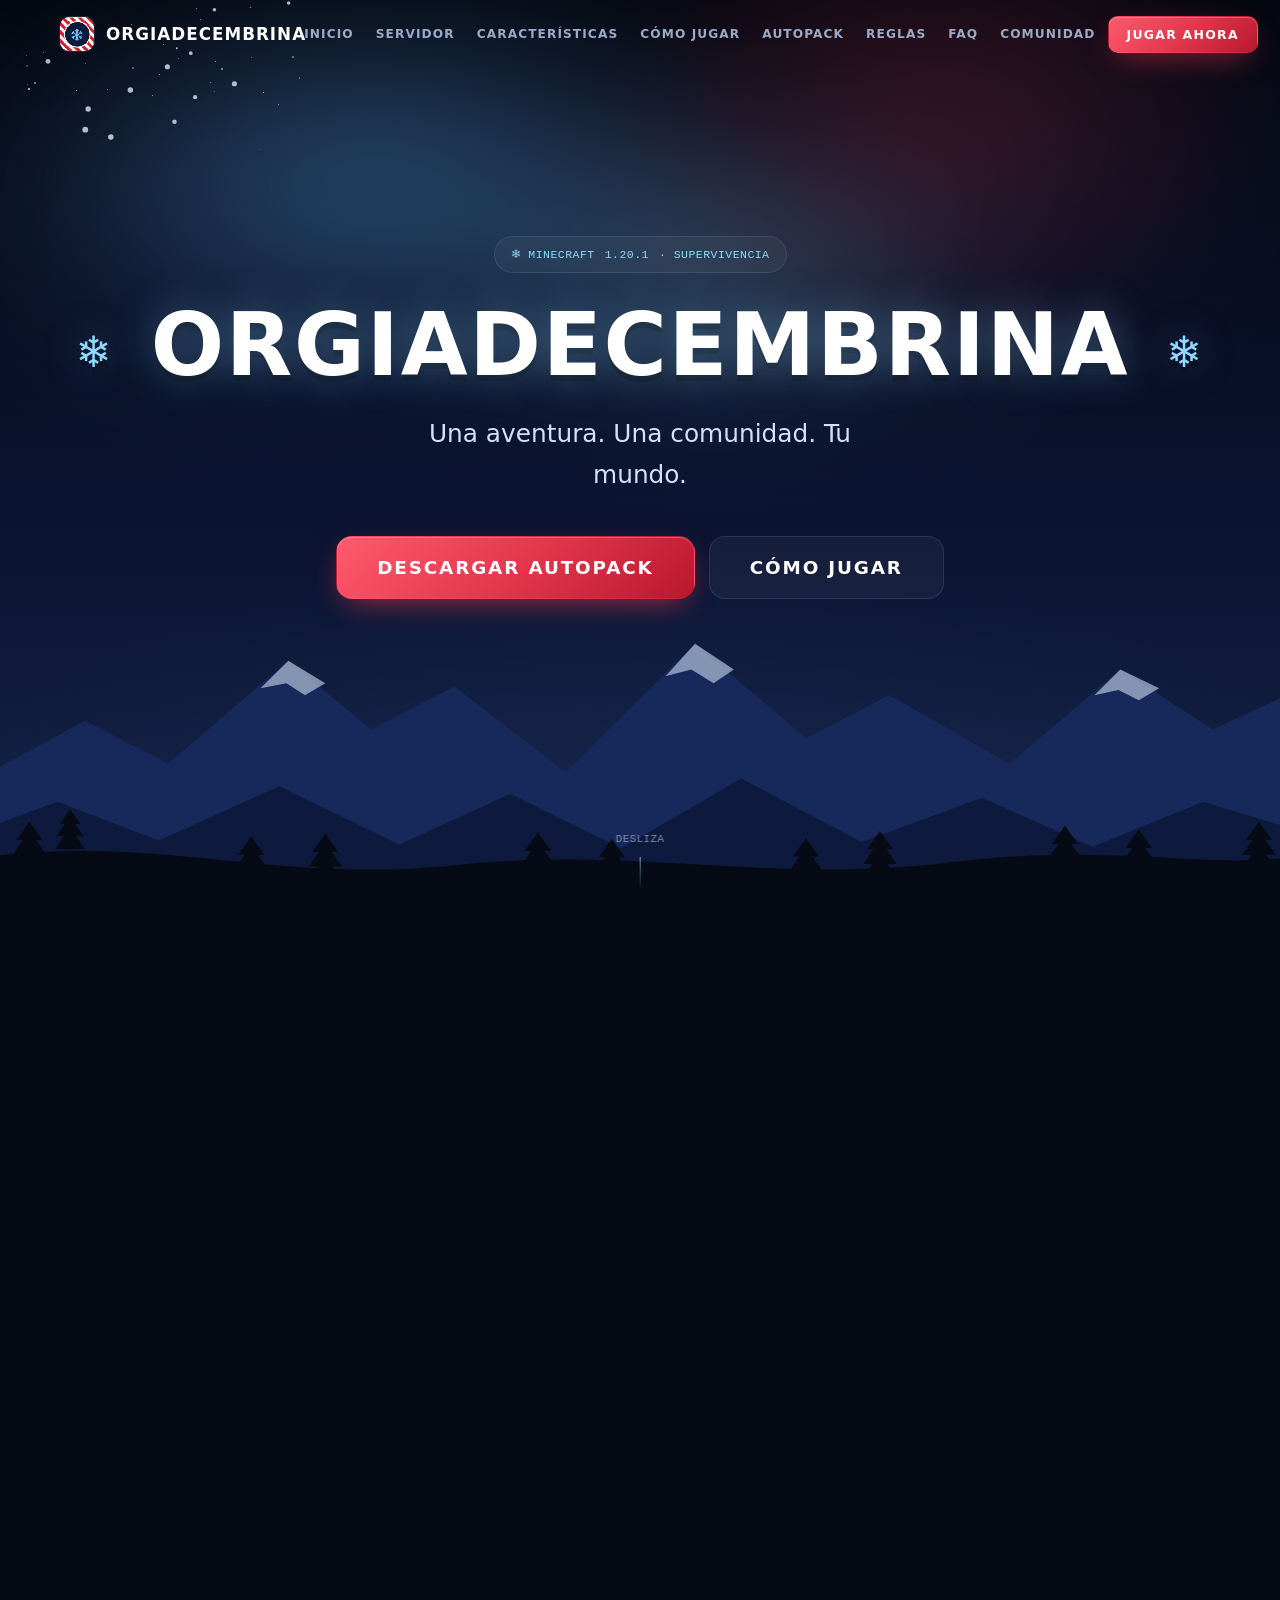
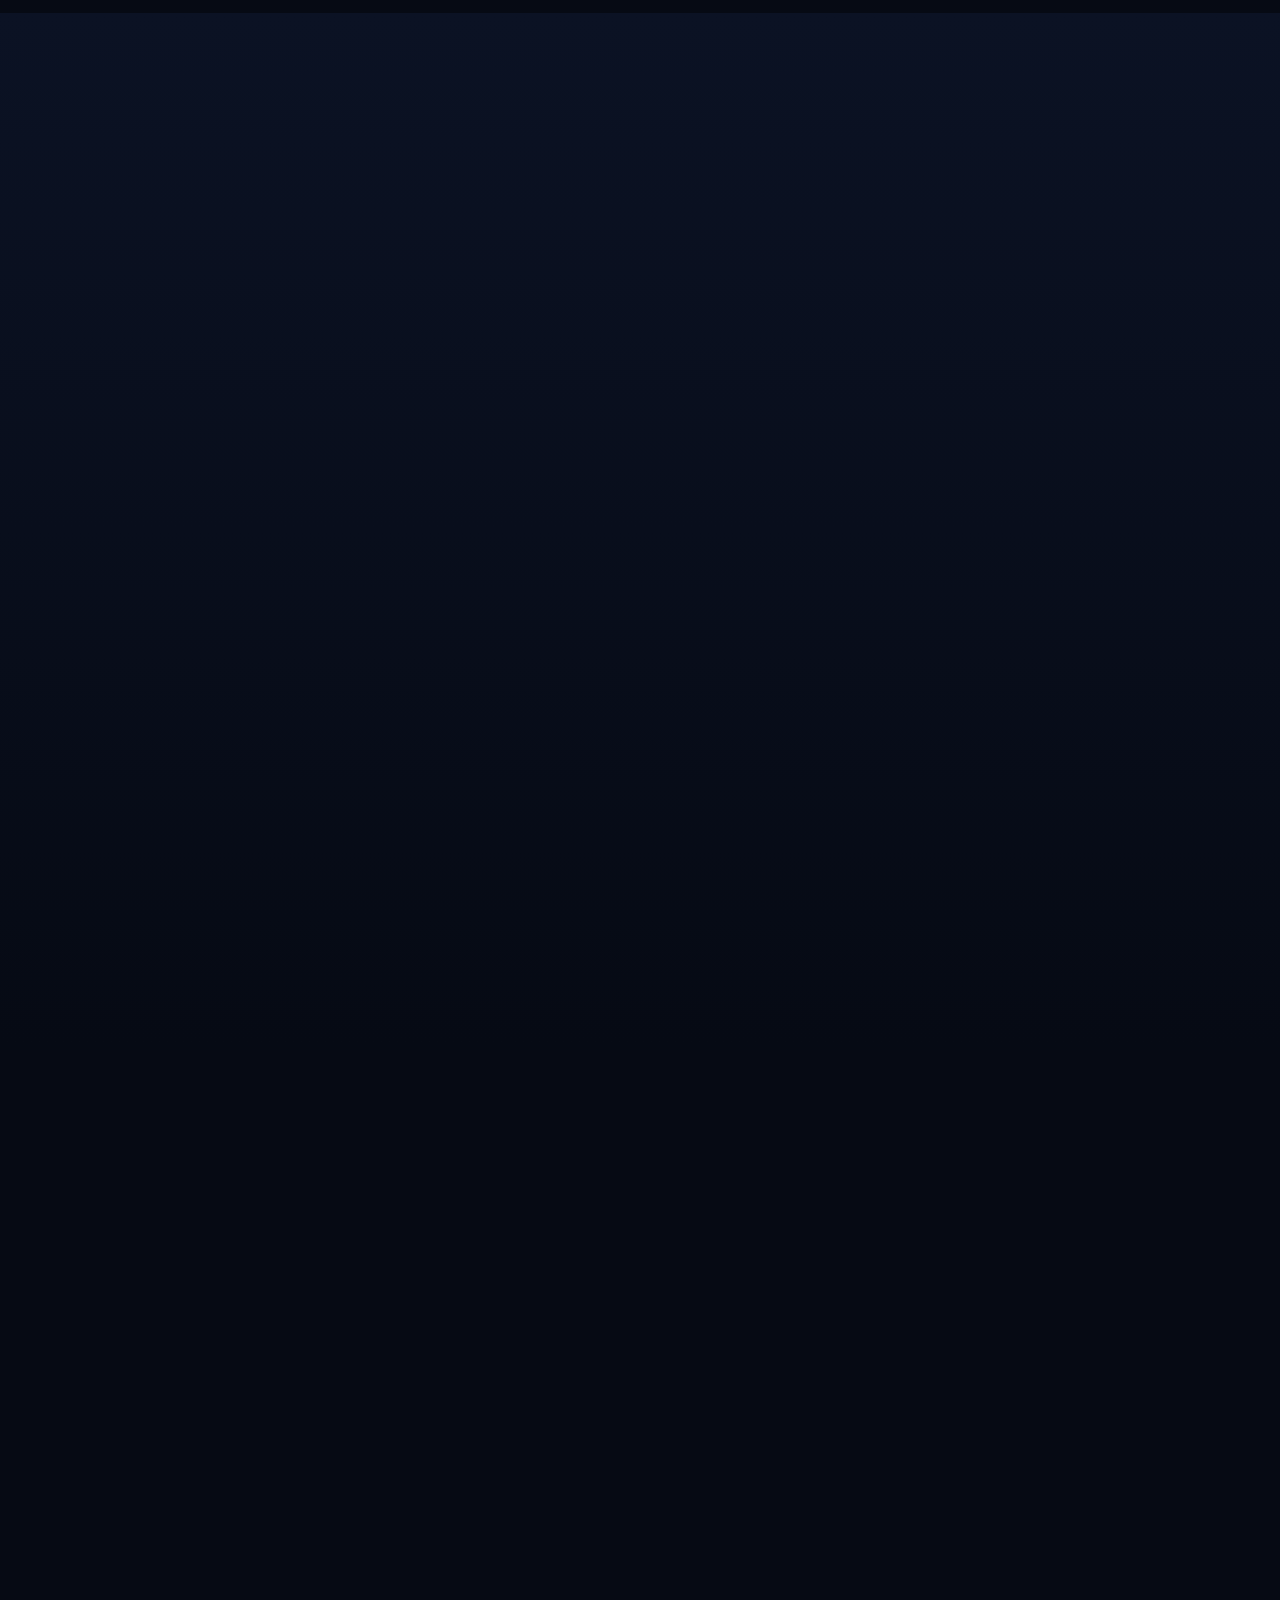
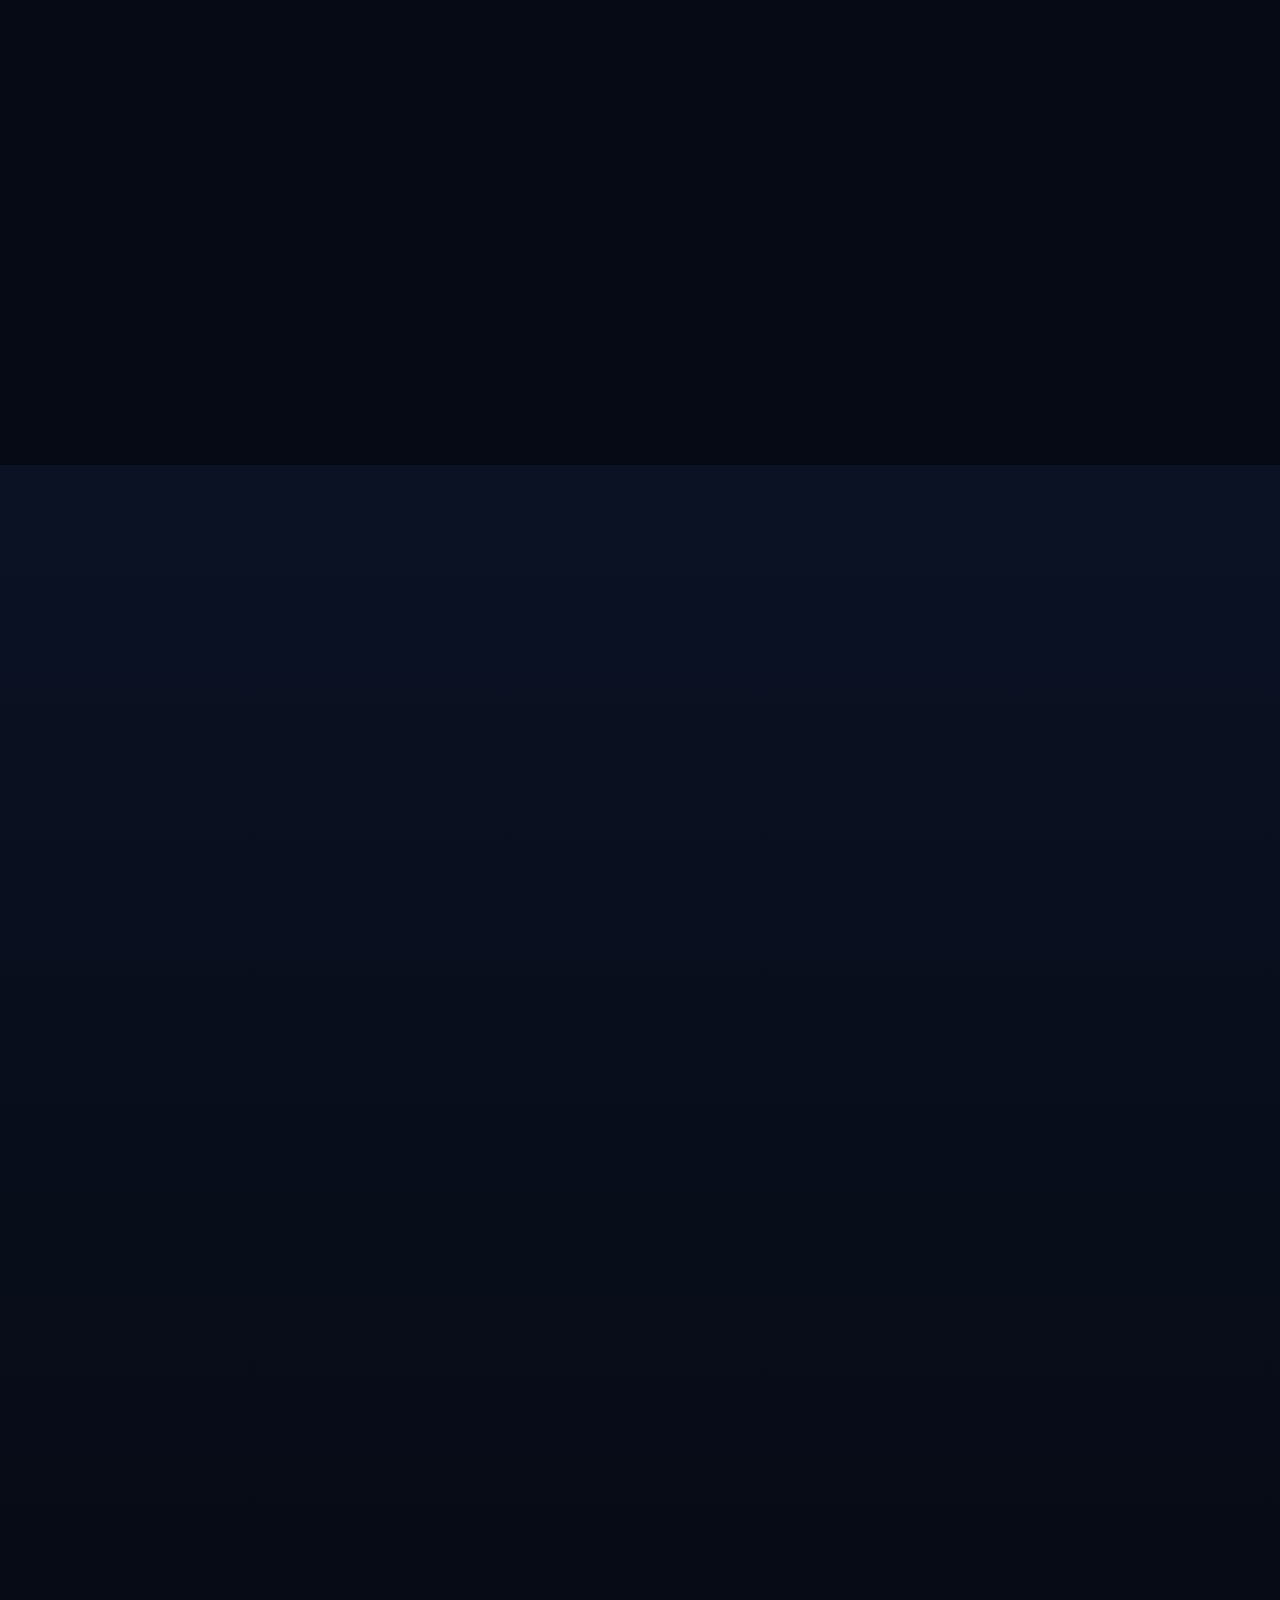
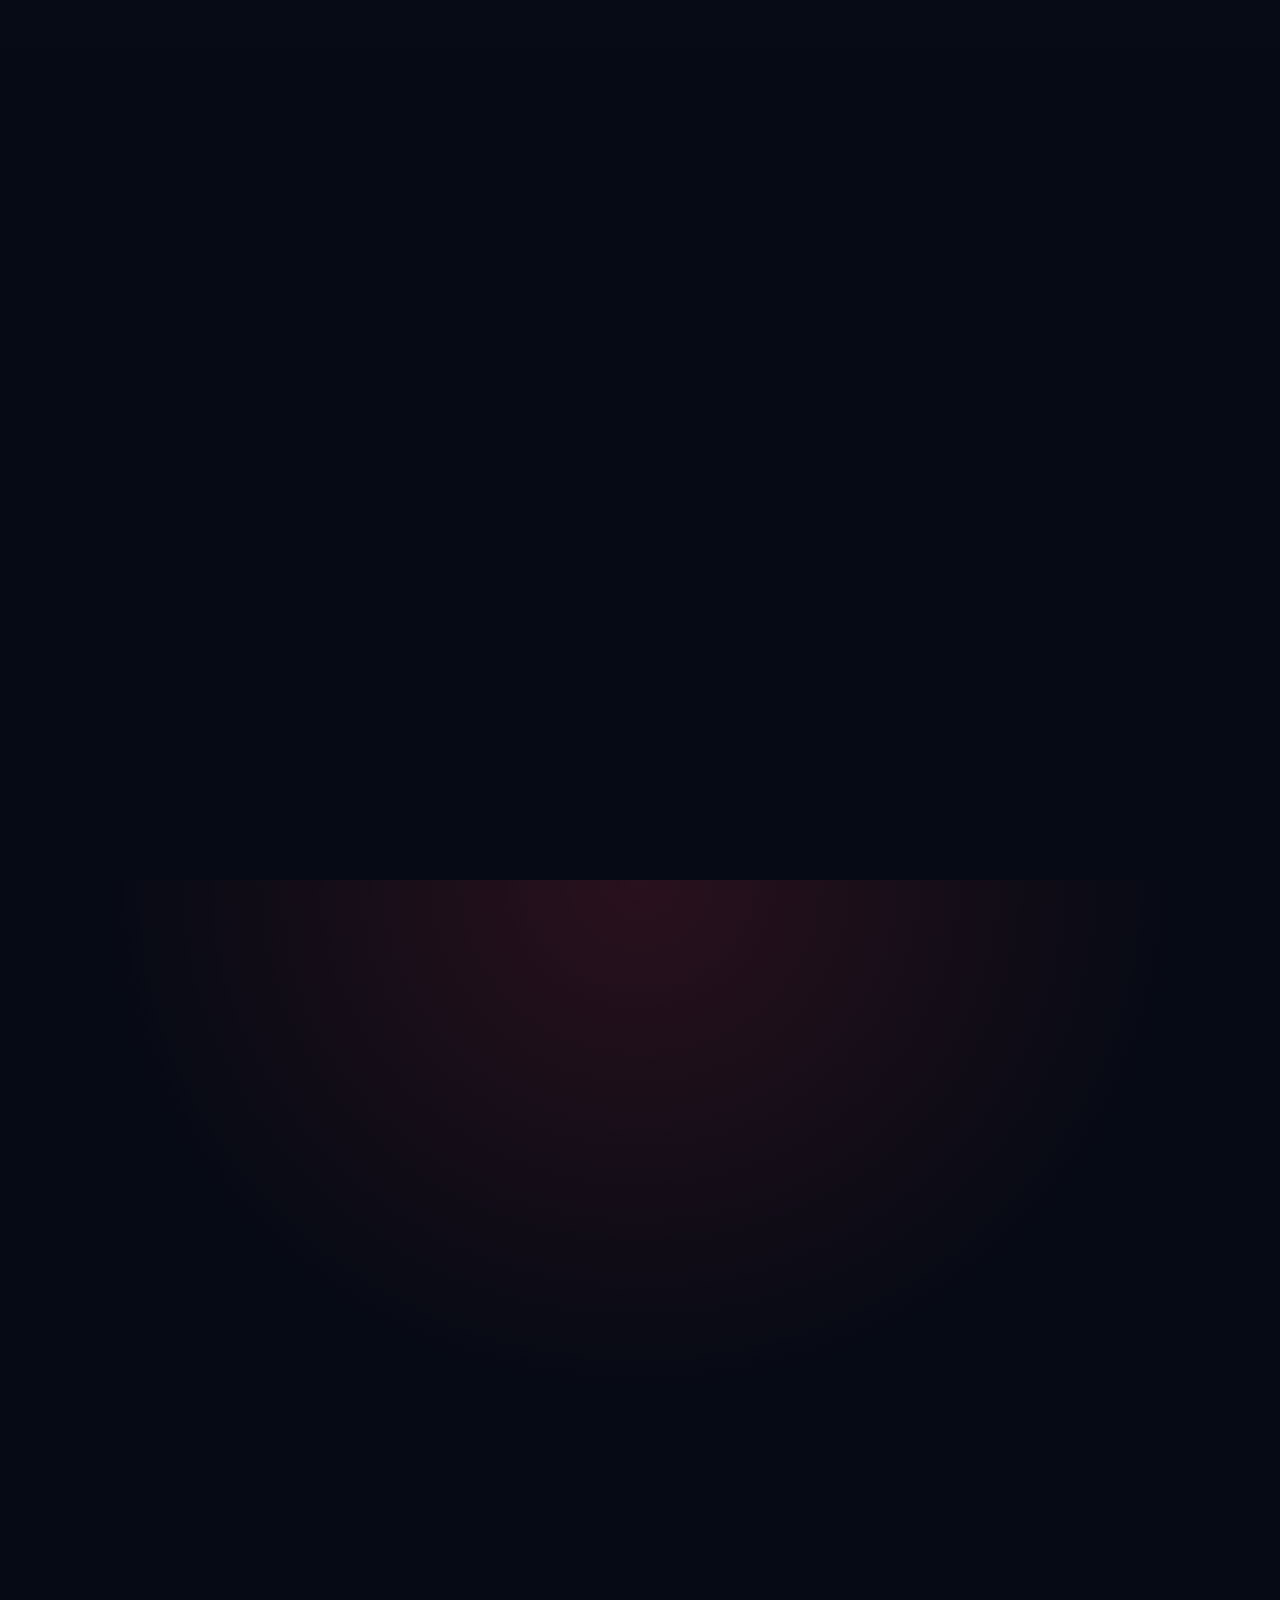
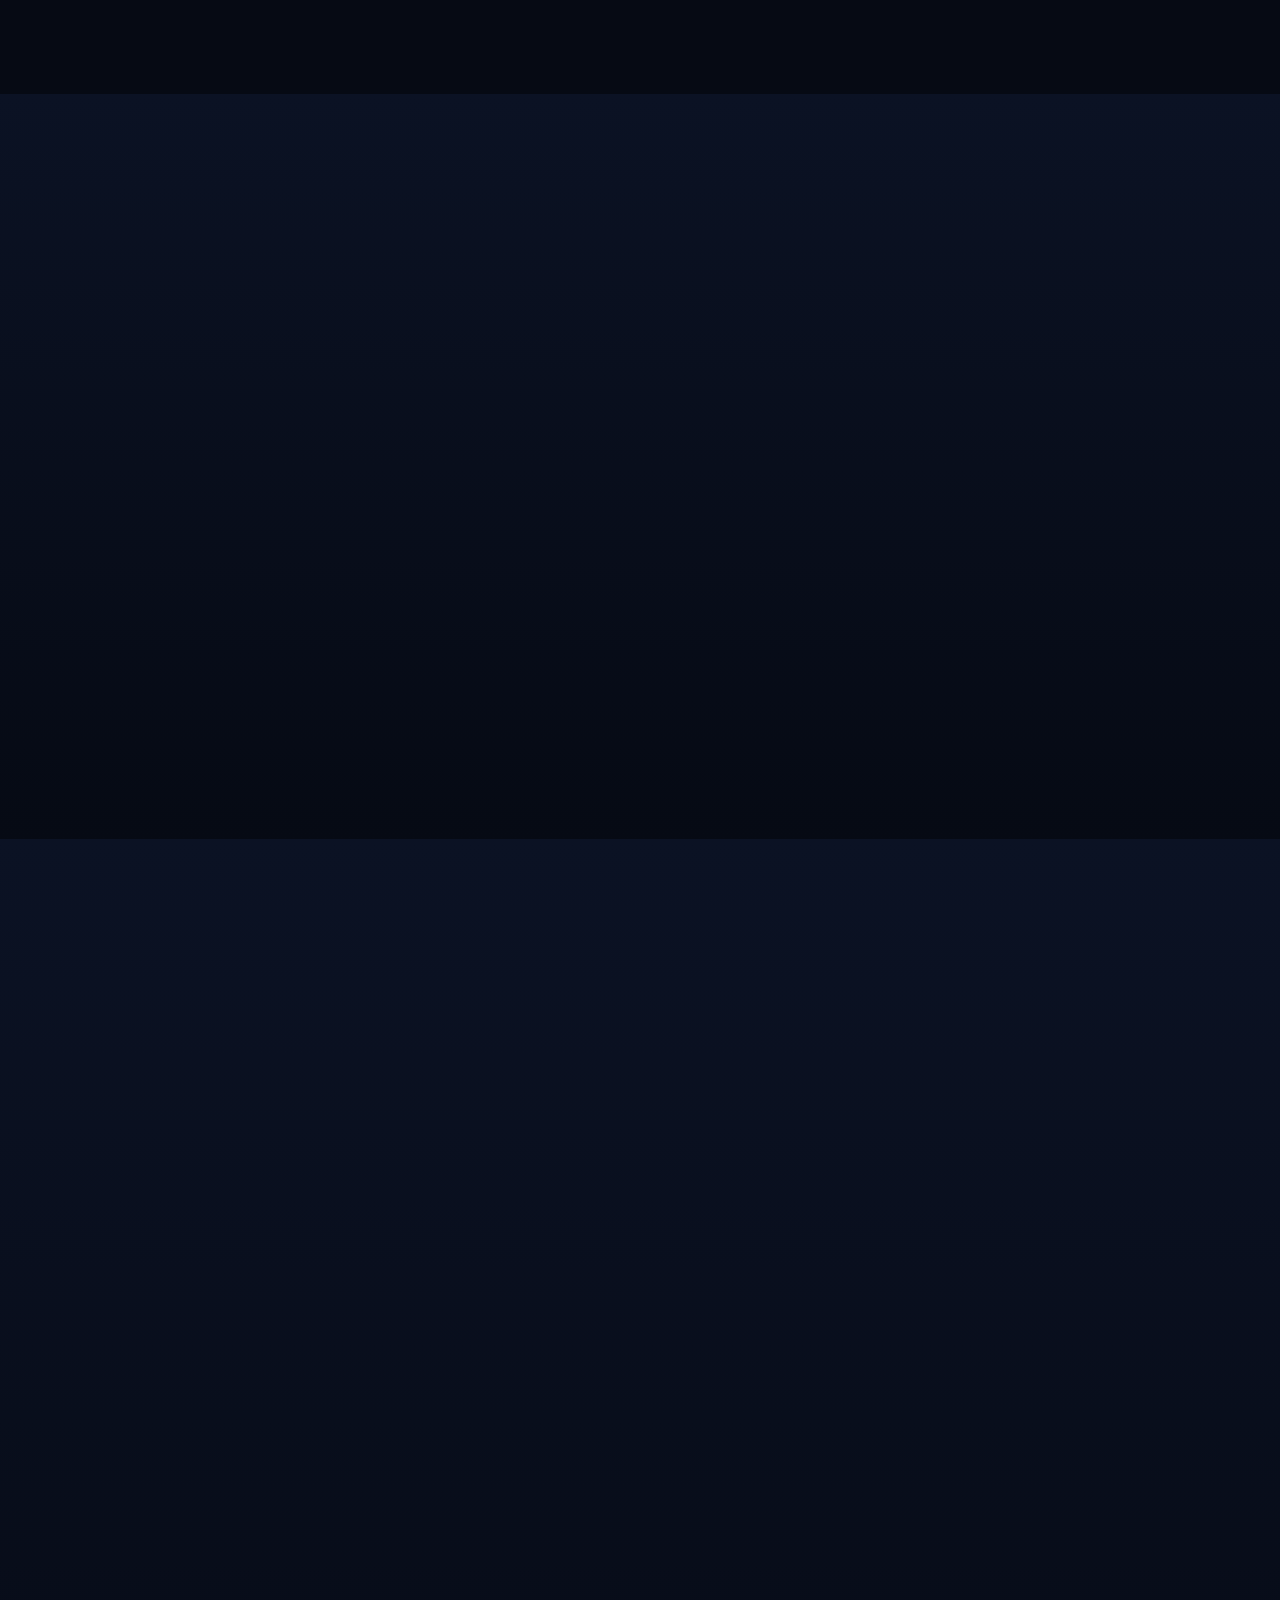
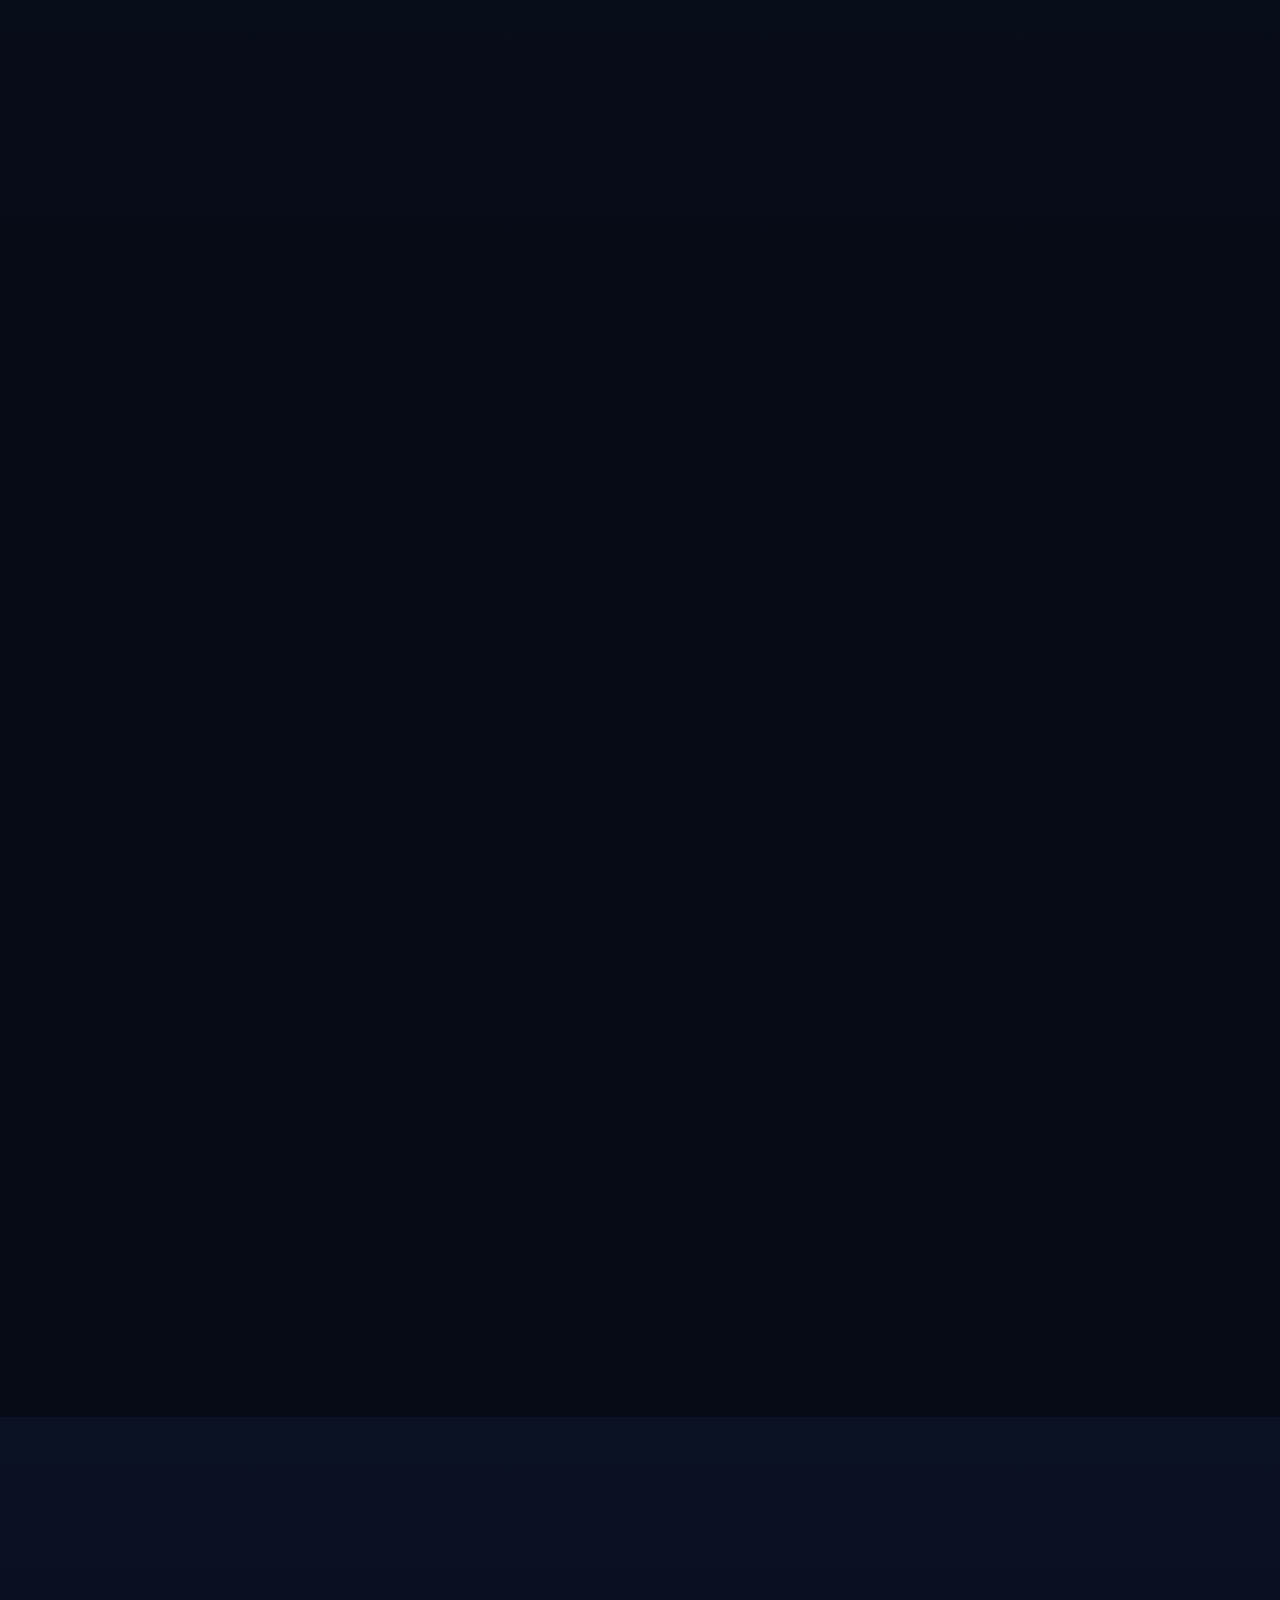
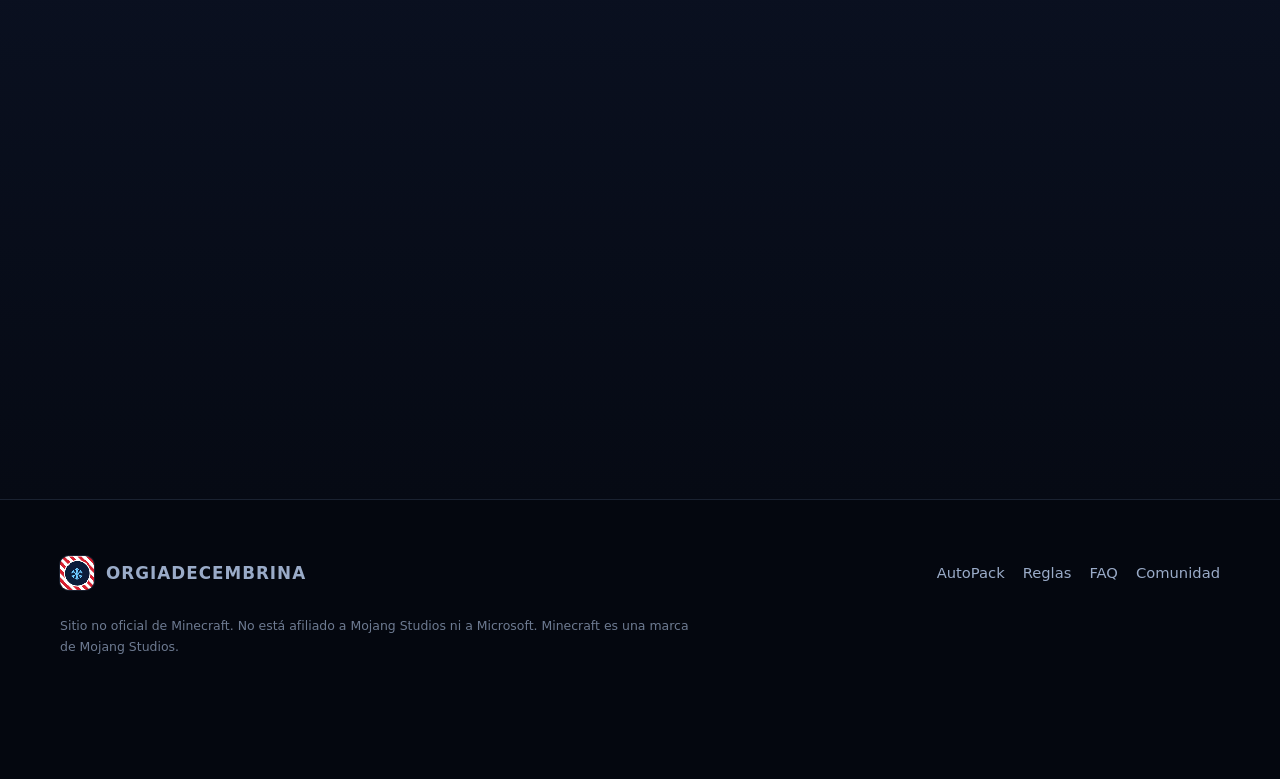
==== commit 9c612920: "Enlaces reales (AutoPack, Discord, dominio publico), pasos con Winterland, sin galeria Co-Authored-B" ====
--- a/site/index.html
+++ b/site/index.html
@@ -10,11 +10,14 @@
 <link rel="icon" href="assets/favicon.svg" type="image/svg+xml">
 <link rel="icon" href="assets/server-icon.png" type="image/png" sizes="64x64">
 <link rel="apple-touch-icon" href="assets/server-icon.png">
-<!-- SEO / redes. og:image y og:url necesitan la direccion PUBLICA definitiva de la web: sustituir TU-DOMINIO. -->
 <meta property="og:type" content="website">
+<meta property="og:url" content="https://server-sand-rho.vercel.app/">
+<meta property="og:image:width" content="1200">
+<meta property="og:image:height" content="630">
+<link rel="canonical" href="https://server-sand-rho.vercel.app/">
 <meta property="og:title" content="ORGIADECEMBRINA | Minecraft Survival">
 <meta property="og:description" content="Una aventura. Una comunidad. Tu mundo. Descarga el AutoPack y entra al servidor.">
-<meta property="og:image" content="https://TU-DOMINIO/assets/og.png">
+<meta property="og:image" content="https://server-sand-rho.vercel.app/assets/og.png">
 <meta property="og:locale" content="es_ES">
 <meta name="twitter:card" content="summary_large_image">
 <link rel="preconnect" href="https://fonts.googleapis.com">
@@ -97,8 +100,8 @@
     </div>
     <div class="steps">
       <div class="step rv"><div class="n">01</div><h3>DESCARGA EL AUTOPACK</h3><p>Descarga el archivo oficial desde la <a href="autopack.html#descargar">página del AutoPack</a>.</p></div>
-      <div class="step rv"><div class="n">02</div><h3>INSTÁLALO</h3><p>Sigue las instrucciones que acompañan a la descarga. Es lo único que tienes que instalar.</p></div>
-      <div class="step rv"><div class="n">03</div><h3>ABRE MINECRAFT</h3><p>Inicia Minecraft <span data-bind="server.version">1.20.1</span> con la configuración que te proporciona el AutoPack.</p></div>
+      <div class="step rv"><div class="n">02</div><h3>INSTÁLALO</h3><p>Instala el modpack <a href="#" data-href="modpack.url" data-newtab>Winterland <span data-bind="modpack.version">9.6.0</span></a> desde la app de CurseForge y copia el AutoPack en la carpeta <code>mods</code> de ese perfil.</p></div>
+      <div class="step rv"><div class="n">03</div><h3>ABRE MINECRAFT</h3><p>Inicia el perfil de Winterland (Minecraft <span data-bind="server.version">1.20.1</span>). La primera vez, el AutoPack descarga los mods del servidor por ti y te pide reiniciar una vez.</p></div>
       <div class="step rv"><div class="n">04</div><h3>ENTRA AL SERVIDOR</h3><p>Añade el servidor con esta IP: <code data-bind="server.ip">—</code></p></div>
     </div>
     <div class="ipbox rv">
@@ -222,7 +225,7 @@
     <div class="head rv">
       <span class="kicker pixel">Exploración</span>
       <h2 class="title">UN MUNDO NUEVO<br>POR DESCUBRIR</h2>
-      <p class="lead">El mundo se generó desde cero hace muy poco: casi todo está sin explorar. Aquí puedes ver capturas reales del servidor a medida que las vayamos publicando.</p>
+      <p class="lead">El mundo se generó desde cero hace muy poco: casi todo está sin explorar. Sé de los primeros en descubrirlo.</p>
     </div>
     <div class="grid g3">
       <div class="card rv"><div class="ico">⛰️</div><h3>Montañas y cuevas</h3><p>Relieve alto y cuevas de gran tamaño, con ríos que corren bajo tierra.</p></div>
@@ -232,18 +235,6 @@
   </div>
 </section>
 
-<!-- 9. GALERÍA -->
-<section id="galeria">
-  <div class="wrap">
-    <div class="head rv">
-      <span class="kicker pixel">Galería</span>
-      <h2 class="title">MOMENTOS DEL SERVIDOR</h2>
-    </div>
-    <div class="gallery" id="gallery" aria-live="polite"><p class="empty">Cargando galería…</p></div>
-  </div>
-  <div class="lightbox" id="lightbox" role="dialog" aria-label="Imagen ampliada"><img alt=""></div>
-</section>
-
 <!-- 13. NOVEDADES -->
 <section class="alt" id="novedades">
   <div class="wrap">
@@ -263,11 +254,11 @@
       <h2 class="title">FAQ</h2>
     </div>
     <div class="faq">
-      <details class="rv"><summary>¿Qué necesito para jugar?</summary><div class="a">Minecraft Java Edition <span data-bind="server.version">1.20.1</span> y el AutoPack. Nada más.</div></details>
-      <details class="rv"><summary>¿Tengo que descargar los mods individualmente?</summary><div class="a">No. El AutoPack trae todo lo necesario para entrar al servidor.</div></details>
+      <details class="rv"><summary>¿Qué necesito para jugar?</summary><div class="a">Minecraft Java Edition <span data-bind="server.version">1.20.1</span>, el modpack <a href="#" data-href="modpack.url" data-newtab>Winterland <span data-bind="modpack.version">9.6.0</span></a> de CurseForge y el AutoPack. Los mods del servidor los descarga el AutoPack por ti.</div></details>
+      <details class="rv"><summary>¿Tengo que descargar los mods individualmente?</summary><div class="a">No. El AutoPack descarga los mods del servidor por ti la primera vez que entras.</div></details>
       <details class="rv"><summary>¿Puedo jugar con mis amigos?</summary><div class="a">Sí. Puedes crear un equipo de hasta 4 jugadores, compartir homes y territorio, y usar TPA para reuniros.</div></details>
       <details class="rv"><summary>¿Cuál es la IP?</summary><div class="a"><code data-bind="server.ip">—</code> &nbsp; <button class="btn btn-sm" type="button" data-copy-ip>COPIAR IP</button></div></details>
-      <details class="rv"><summary>¿Qué versión utiliza?</summary><div class="a">Minecraft <span data-bind="server.version">1.20.1</span> (<span data-bind="server.loader">Forge</span>). El AutoPack ya lo configura por ti.</div></details>
+      <details class="rv"><summary>¿Qué versión utiliza?</summary><div class="a">Minecraft <span data-bind="server.version">1.20.1</span> (<span data-bind="server.loader">Forge</span>). Se juega desde el perfil de <a href="#" data-href="modpack.url" data-newtab>Winterland <span data-bind="modpack.version">9.6.0</span></a>.</div></details>
       <details class="rv"><summary>¿Dónde descargo el AutoPack?</summary><div class="a"><a class="btn btn-primary btn-sm" href="autopack.html#descargar">DESCARGAR AUTOPACK</a></div></details>
       <details class="rv"><summary>¿Cómo creo mi cuenta en el servidor?</summary><div class="a">La primera vez que entres escribe <code>/register contraseña contraseña</code>. Después, en cada sesión, <code>/login contraseña</code>.</div></details>
       <details class="rv"><summary>¿Dónde puedo pedir ayuda?</summary><div class="a">En nuestro <a href="#comunidad">Discord</a>: allí también se publica el estado del servidor.</div></details>
--- a/site/css/style.css
+++ b/site/css/style.css
@@ -191,21 +191,6 @@
 .facts span { padding: 8px 16px; border-radius: 999px; border: 1px solid var(--line); background: var(--glass); color: #cfdcf5; font-size: .9rem; }
 .facts b { color: #fff; }
 
-/* Gallery */
-.gallery { display: grid; grid-template-columns: repeat(3, 1fr); gap: 16px; }
-.shot { position: relative; margin: 0; border-radius: var(--radius); overflow: hidden; border: 1px solid var(--line); aspect-ratio: 16/10; background: var(--bg-3); cursor: zoom-in; transition: transform .35s, border-color .35s, box-shadow .35s; }
-.shot:nth-child(1), .shot:nth-child(4) { grid-column: span 2; aspect-ratio: 16/9; }
-.shot img { width: 100%; height: 100%; object-fit: cover; transition: transform .6s cubic-bezier(.2, .7, .2, 1); }
-.shot:hover { transform: translateY(-3px); border-color: rgba(160, 200, 255, .4); box-shadow: 0 0 40px -8px rgba(143, 216, 255, .35); }
-.shot:hover img { transform: scale(1.06); }
-.shot figcaption { position: absolute; inset: auto 0 0 0; padding: 40px 18px 16px; background: linear-gradient(transparent, rgba(3, 6, 15, .9)); font-size: .92rem; }
-.shot figcaption small { display: block; color: var(--ice); font: 400 .6rem var(--font-pixel); text-transform: uppercase; margin-bottom: 4px; }
-.shot.ph { cursor: default; background:
-  repeating-linear-gradient(45deg, rgba(143, 216, 255, .04) 0 14px, transparent 14px 28px), linear-gradient(135deg, #10204a, #0a1330 60%, #2a1224); }
-.shot.ph::after { content: "PLACEHOLDER · sustituir en data/gallery.json"; position: absolute; top: 14px; left: 14px; font: 400 .58rem var(--font-pixel); color: var(--gold); border: 1px dashed rgba(255, 207, 138, .5); padding: 4px 8px; border-radius: 6px; }
-.lightbox { position: fixed; inset: 0; z-index: 90; display: none; place-items: center; background: rgba(3, 6, 15, .92); padding: 24px; cursor: zoom-out; }
-.lightbox.open { display: grid; }
-.lightbox img { max-height: 88vh; border-radius: 12px; box-shadow: var(--shadow); }
 
 /* News */
 .news { display: grid; gap: 16px; }
@@ -292,10 +277,6 @@
   .flow { grid-template-columns: 1fr; gap: 6px; }
   .flow .st + .st::before { content: "⌄"; left: 50%; top: -22px; translate: -50% 0; }
   .post { grid-template-columns: 1fr; gap: 6px; padding: 20px; }
-  /* galeria: carrusel horizontal con snap en vez de rejilla */
-  .gallery { display: flex; overflow-x: auto; scroll-snap-type: x mandatory; gap: 12px; margin-inline: -16px; padding: 0 16px 8px; scrollbar-width: none; }
-  .gallery::-webkit-scrollbar { display: none; }
-  .shot, .shot:nth-child(1), .shot:nth-child(4) { flex: 0 0 82%; aspect-ratio: 4/3; scroll-snap-align: center; }
   .ipbox code { font-size: 1rem; }
   .history .row { flex-direction: column; gap: 4px; }
   .mcta { position: fixed; left: 12px; right: 12px; bottom: 12px; z-index: 40; display: flex; }
@@ -340,11 +321,6 @@
 .ridge:nth-of-type(2) { height: clamp(190px, 31vh, 350px); }
 .ridge:nth-of-type(3) { height: clamp(140px, 22vh, 270px); }
 @media (max-width: 720px) { .hero .content { padding-bottom: 150px; } }
-@media (min-width: 721px) {
-  .gallery { grid-auto-rows: clamp(200px, 21vw, 300px); }
-  .shot, .shot:nth-child(1), .shot:nth-child(4) { aspect-ratio: auto; }
-  .shot:nth-child(1), .shot:nth-child(4), .shot:nth-child(6) { grid-column: span 2; }
-}
 .post { grid-template-columns: 200px 1fr; }
 @media (max-width: 720px) { .post { grid-template-columns: 1fr; } }
 @media (max-width: 720px) { .hero h1 { font-size: clamp(1.5rem, 7.7vw, 2.9rem); letter-spacing: 0; } .hero h1 .flake { font-size: .6em; margin-inline: .08em; } .eyebrow { font-size: .6rem; padding: 7px 12px; } }
@@ -352,3 +328,6 @@
 .menu a.btn-primary, .menu a.btn-primary:hover { background: linear-gradient(135deg, var(--red-2), var(--red) 55%, #b8182f); }
 .menu a.btn-sm { padding: 10px 18px; font-size: .78rem; }
 @media (max-width: 900px) { .menu a.btn-sm { padding: 16px; font-size: .9rem; } }
+
+[hidden] { display: none !important; }
+.pack .mt32 { margin-top: 34px; margin-bottom: 0; }
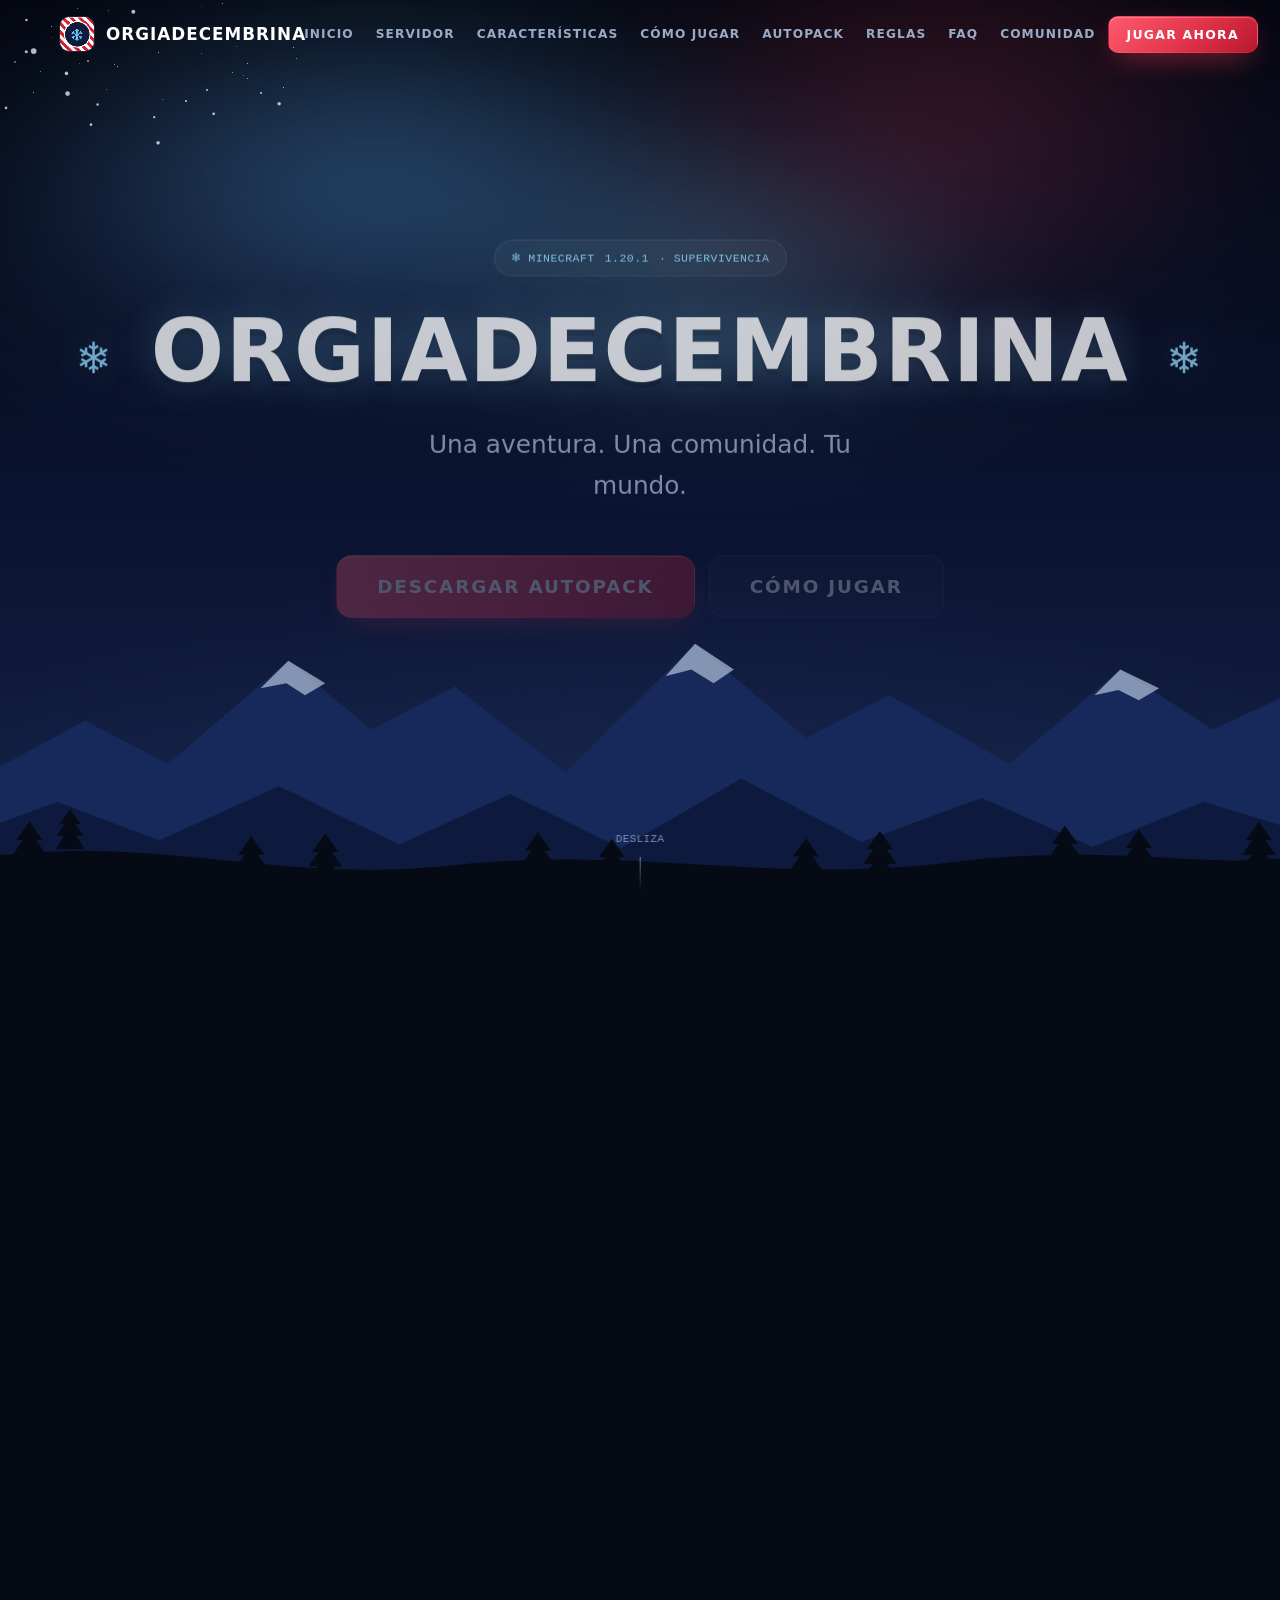
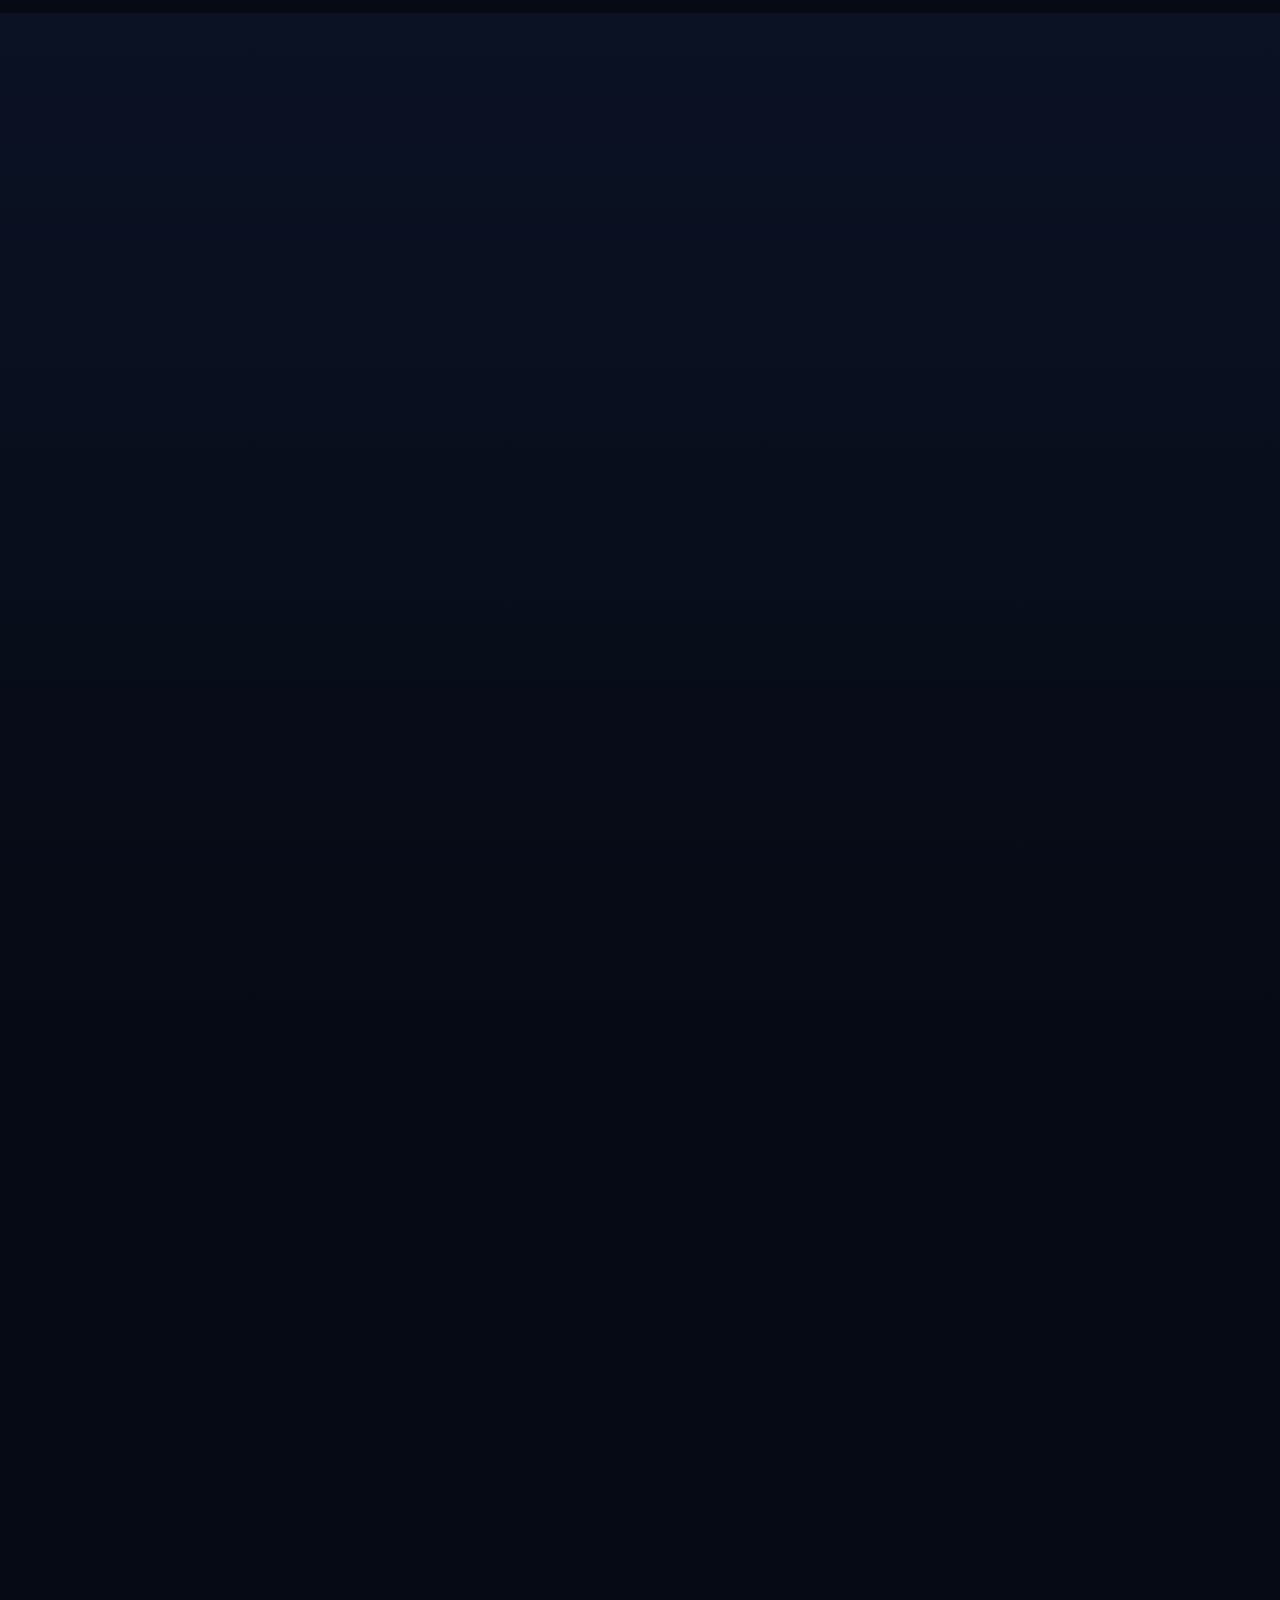
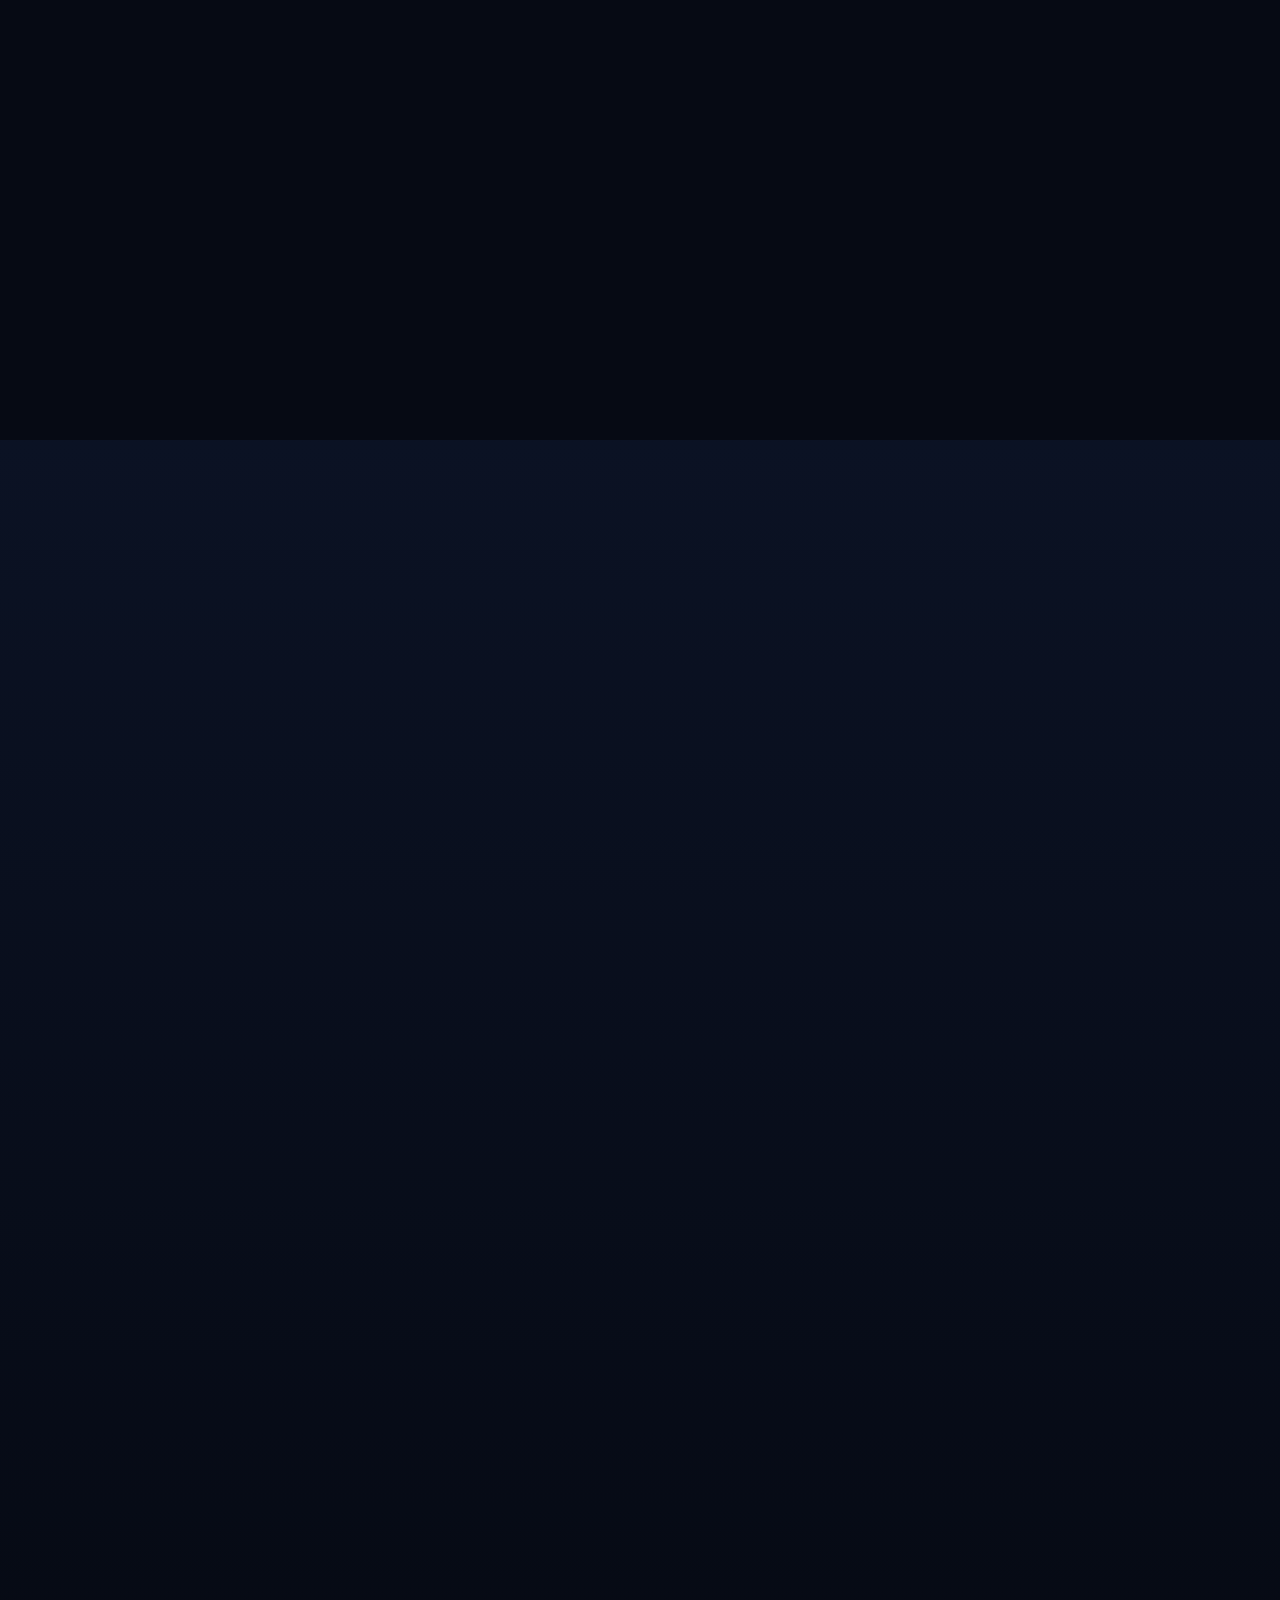
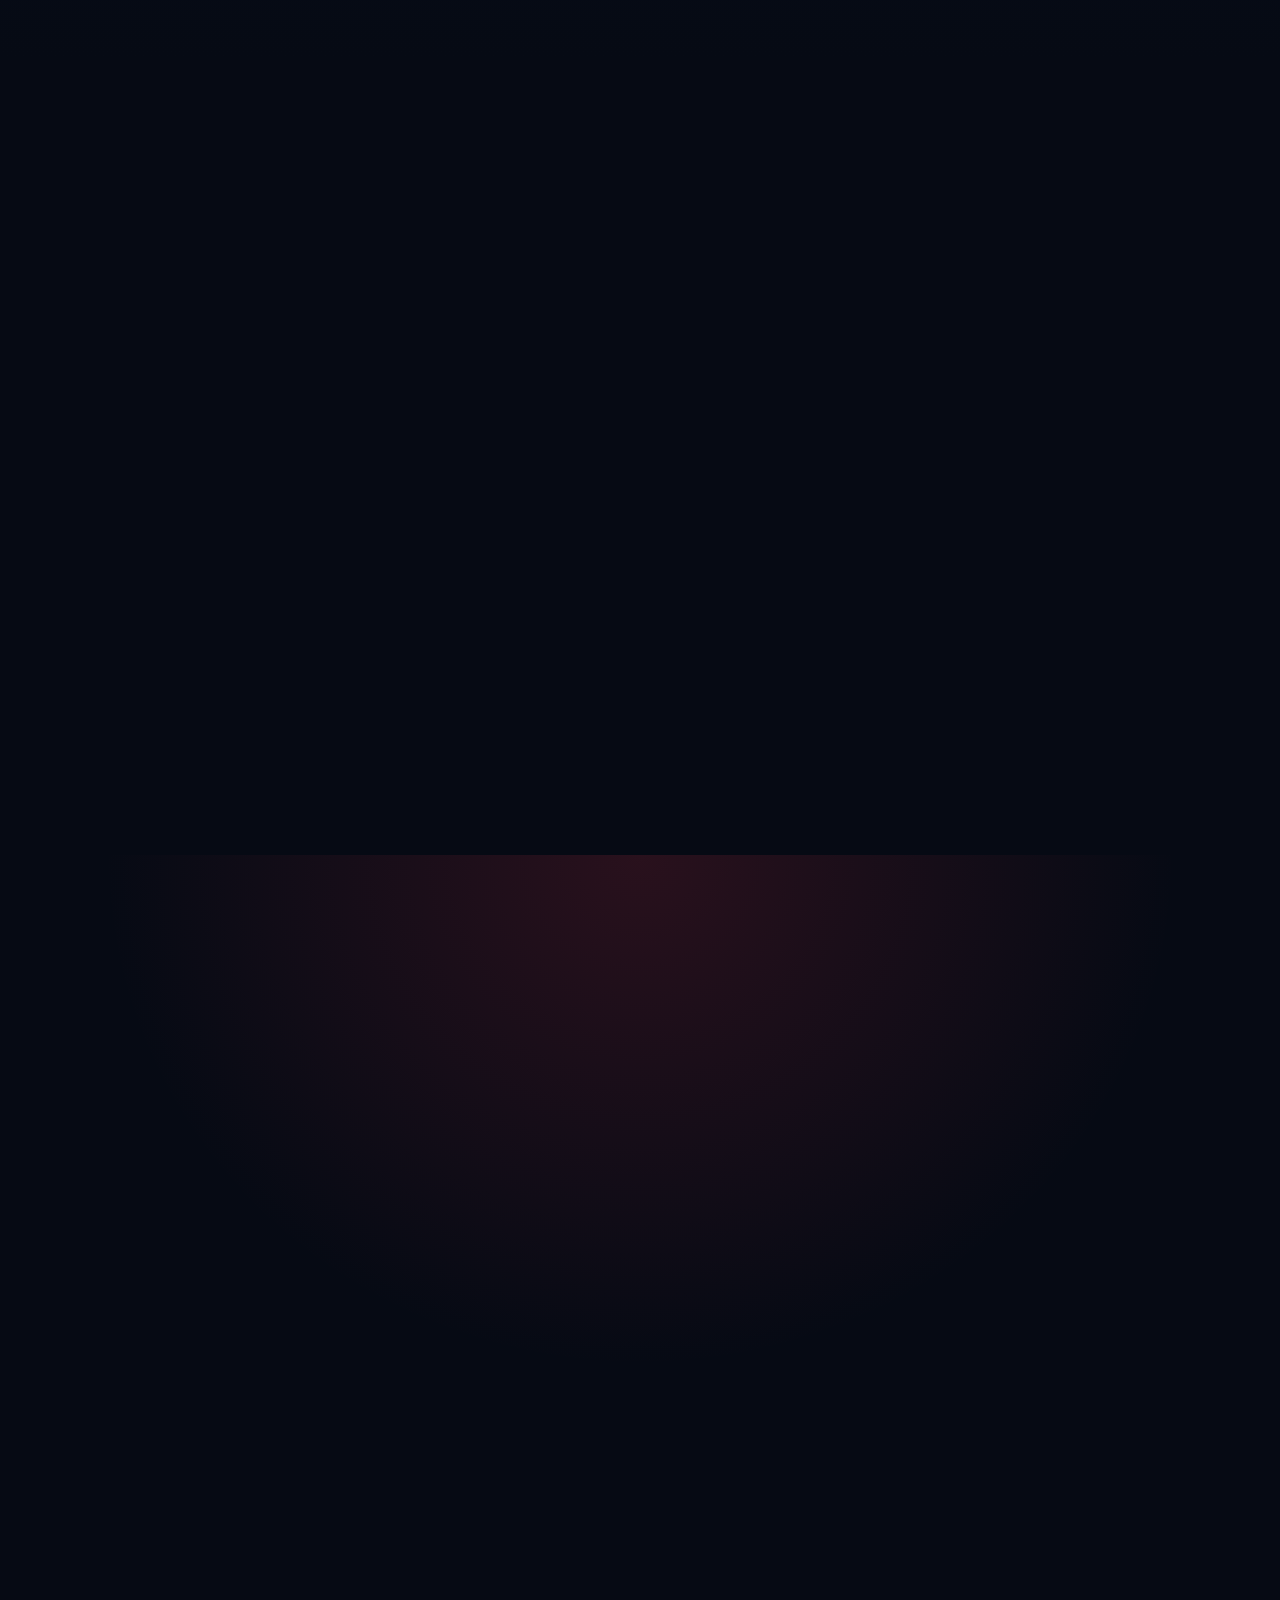
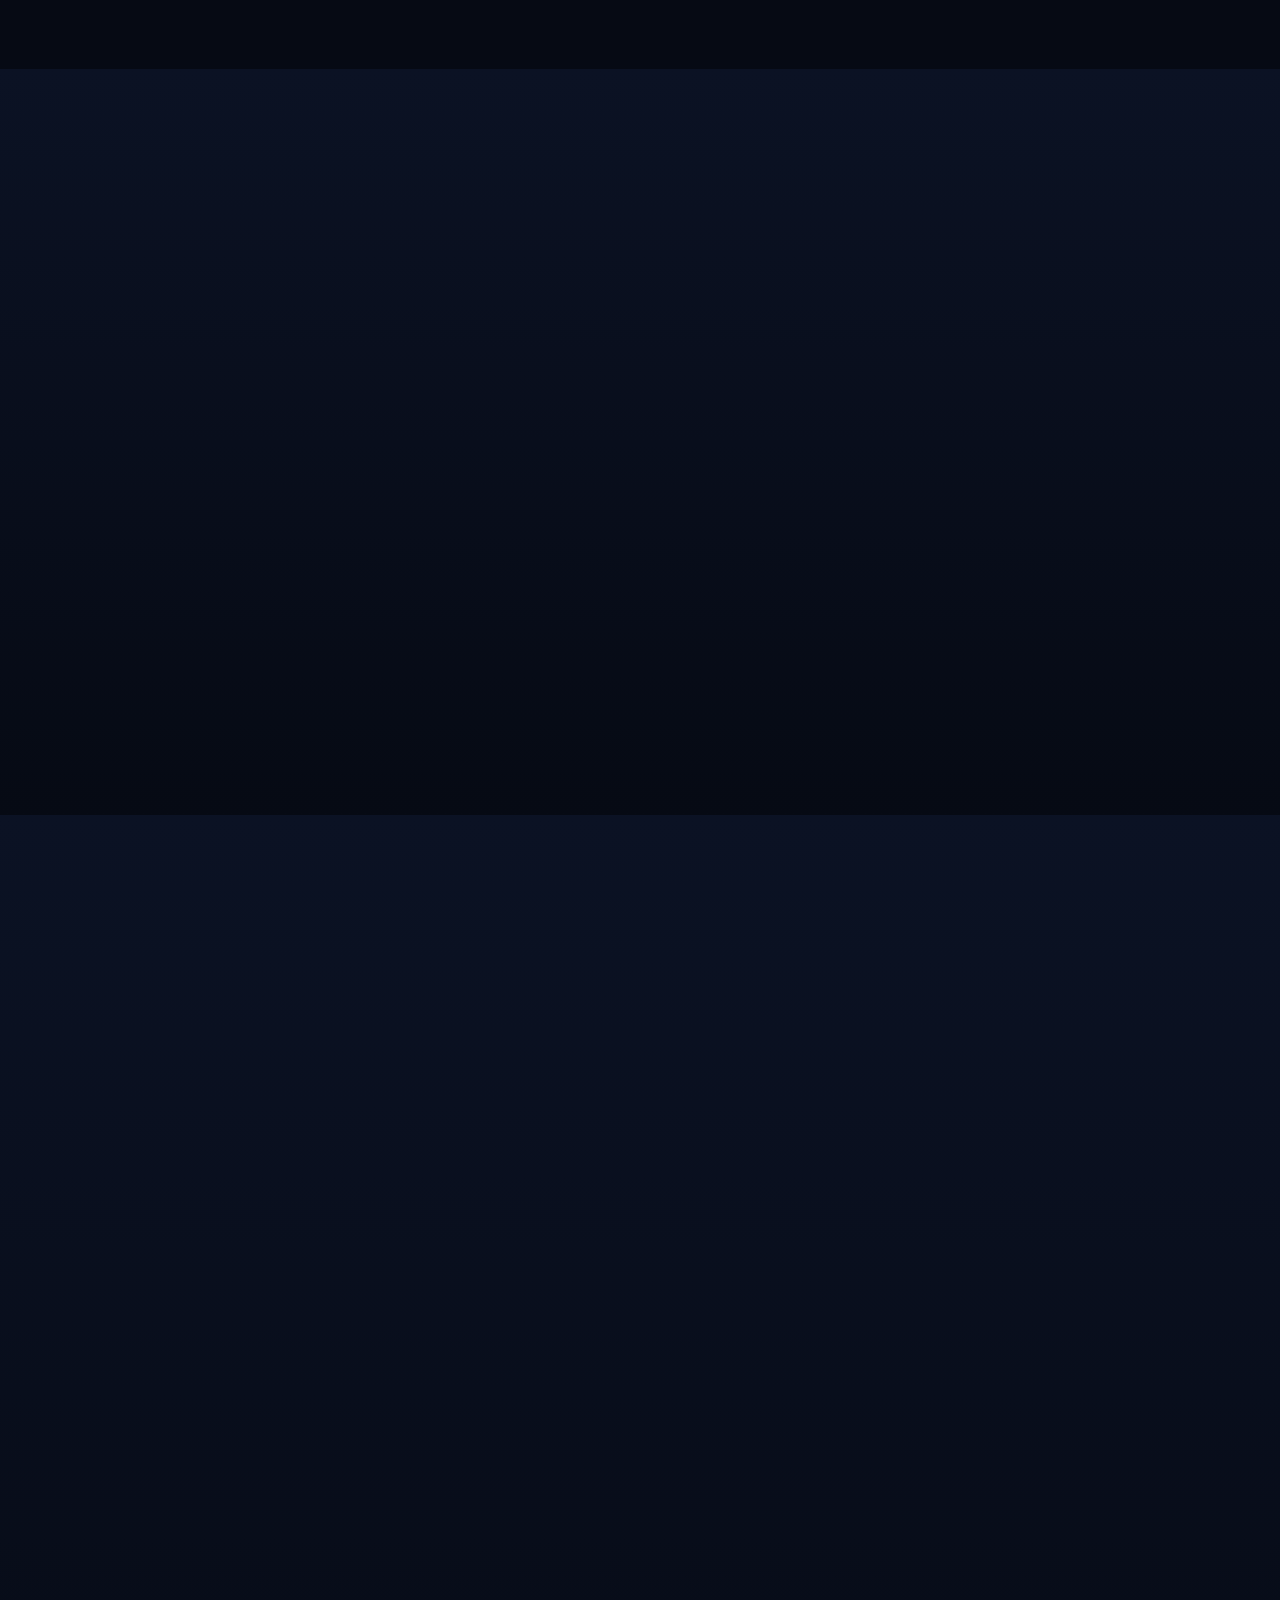
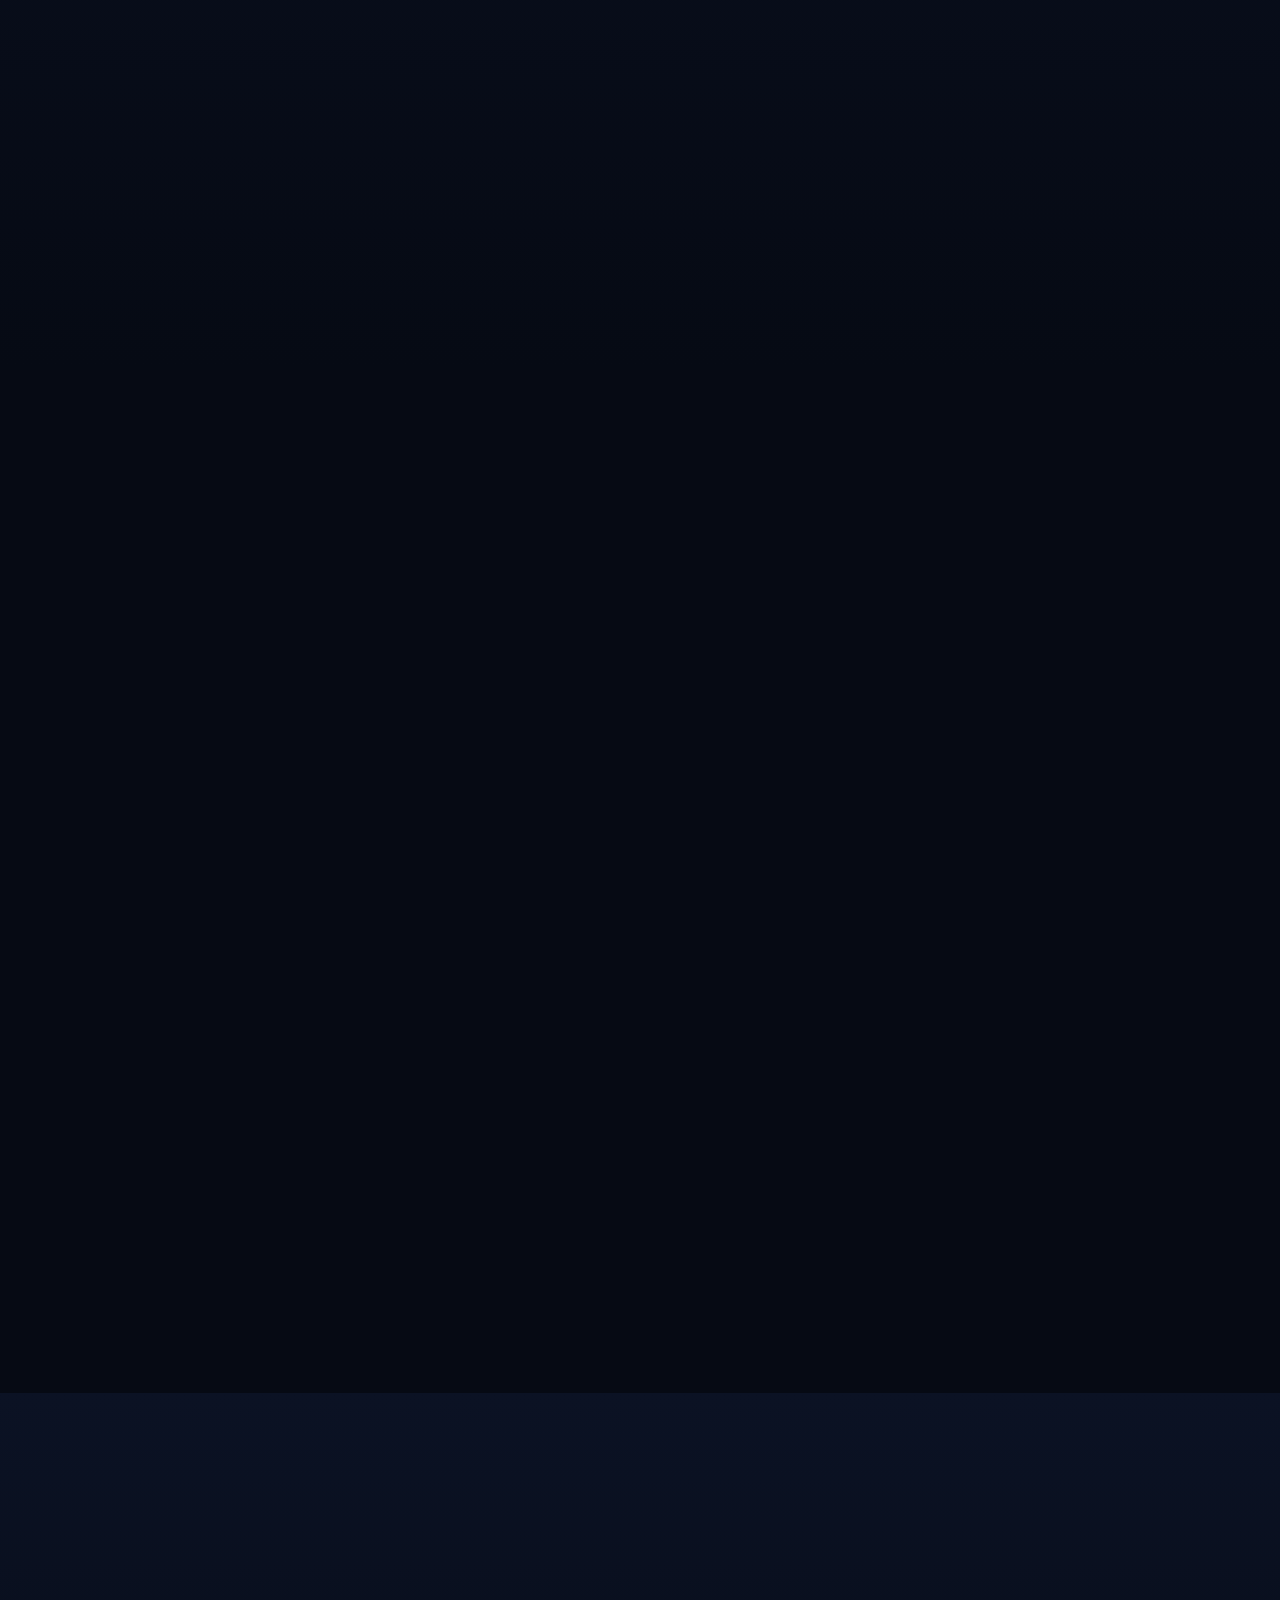
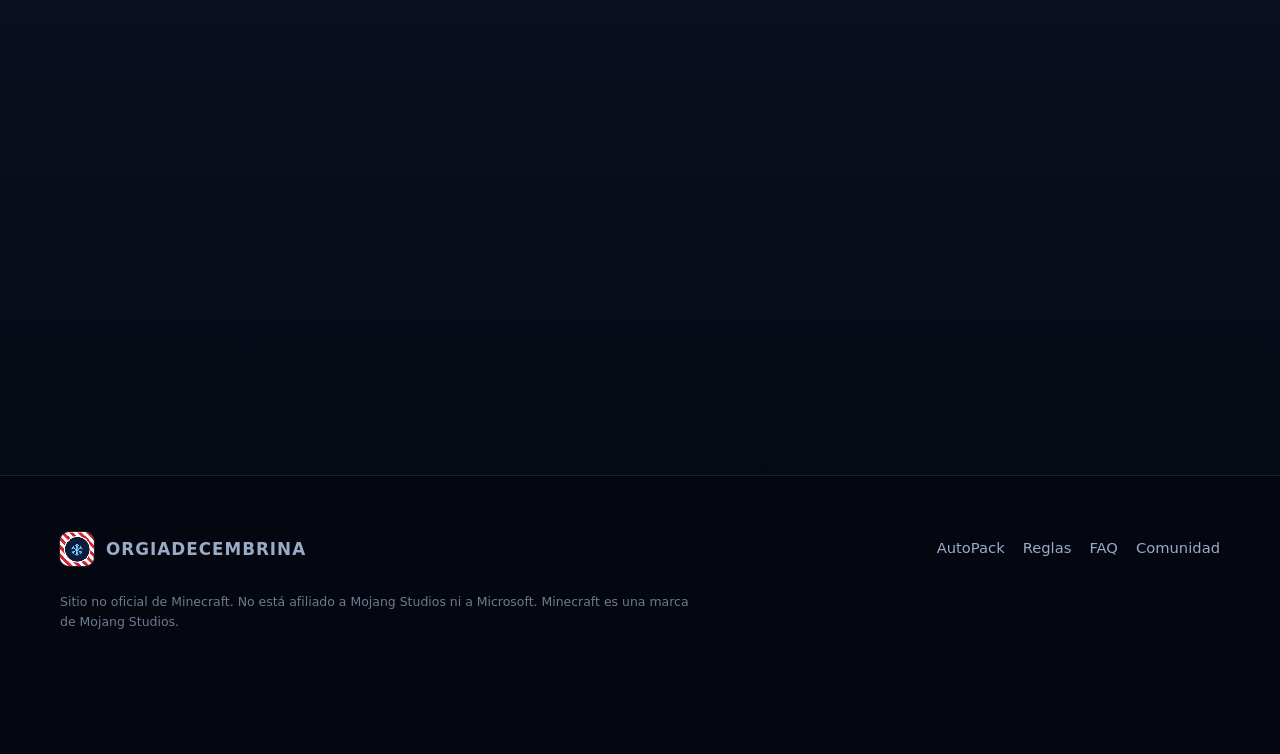
==== commit ad8f925d: "Como jugar: solo el AutoPack (AutoModpack) con Minecraft 1.20.1 y Forge Co-Authored-By: Claude Sonne" ====
--- a/site/index.html
+++ b/site/index.html
@@ -100,8 +100,8 @@
     </div>
     <div class="steps">
       <div class="step rv"><div class="n">01</div><h3>DESCARGA EL AUTOPACK</h3><p>Descarga el archivo oficial desde la <a href="autopack.html#descargar">página del AutoPack</a>.</p></div>
-      <div class="step rv"><div class="n">02</div><h3>INSTÁLALO</h3><p>Instala el modpack <a href="#" data-href="modpack.url" data-newtab>Winterland <span data-bind="modpack.version">9.6.0</span></a> desde la app de CurseForge y copia el AutoPack en la carpeta <code>mods</code> de ese perfil.</p></div>
-      <div class="step rv"><div class="n">03</div><h3>ABRE MINECRAFT</h3><p>Inicia el perfil de Winterland (Minecraft <span data-bind="server.version">1.20.1</span>). La primera vez, el AutoPack descarga los mods del servidor por ti y te pide reiniciar una vez.</p></div>
+      <div class="step rv"><div class="n">02</div><h3>INSTÁLALO</h3><p>Cópialo en la carpeta <code>mods</code> de tu Minecraft <span data-bind="server.version">1.20.1</span> con Forge. Es lo único que tienes que instalar.</p></div>
+      <div class="step rv"><div class="n">03</div><h3>ABRE MINECRAFT</h3><p>Inicia Minecraft <span data-bind="server.version">1.20.1</span> con Forge. La primera vez que entres, el AutoPack descarga los mods del servidor por ti y te pide reiniciar una vez.</p></div>
       <div class="step rv"><div class="n">04</div><h3>ENTRA AL SERVIDOR</h3><p>Añade el servidor con esta IP: <code data-bind="server.ip">—</code></p></div>
     </div>
     <div class="ipbox rv">
@@ -254,11 +254,11 @@
       <h2 class="title">FAQ</h2>
     </div>
     <div class="faq">
-      <details class="rv"><summary>¿Qué necesito para jugar?</summary><div class="a">Minecraft Java Edition <span data-bind="server.version">1.20.1</span>, el modpack <a href="#" data-href="modpack.url" data-newtab>Winterland <span data-bind="modpack.version">9.6.0</span></a> de CurseForge y el AutoPack. Los mods del servidor los descarga el AutoPack por ti.</div></details>
+      <details class="rv"><summary>¿Qué necesito para jugar?</summary><div class="a">Minecraft Java Edition <span data-bind="server.version">1.20.1</span> con Forge y el AutoPack. Nada más: los mods del servidor los descarga el AutoPack por ti.</div></details>
       <details class="rv"><summary>¿Tengo que descargar los mods individualmente?</summary><div class="a">No. El AutoPack descarga los mods del servidor por ti la primera vez que entras.</div></details>
       <details class="rv"><summary>¿Puedo jugar con mis amigos?</summary><div class="a">Sí. Puedes crear un equipo de hasta 4 jugadores, compartir homes y territorio, y usar TPA para reuniros.</div></details>
       <details class="rv"><summary>¿Cuál es la IP?</summary><div class="a"><code data-bind="server.ip">—</code> &nbsp; <button class="btn btn-sm" type="button" data-copy-ip>COPIAR IP</button></div></details>
-      <details class="rv"><summary>¿Qué versión utiliza?</summary><div class="a">Minecraft <span data-bind="server.version">1.20.1</span> (<span data-bind="server.loader">Forge</span>). Se juega desde el perfil de <a href="#" data-href="modpack.url" data-newtab>Winterland <span data-bind="modpack.version">9.6.0</span></a>.</div></details>
+      <details class="rv"><summary>¿Qué versión utiliza?</summary><div class="a">Minecraft <span data-bind="server.version">1.20.1</span> (<span data-bind="server.loader">Forge</span>). Necesitas Forge para ejecutarlo; el AutoPack se encarga del resto.</div></details>
       <details class="rv"><summary>¿Dónde descargo el AutoPack?</summary><div class="a"><a class="btn btn-primary btn-sm" href="autopack.html#descargar">DESCARGAR AUTOPACK</a></div></details>
       <details class="rv"><summary>¿Cómo creo mi cuenta en el servidor?</summary><div class="a">La primera vez que entres escribe <code>/register contraseña contraseña</code>. Después, en cada sesión, <code>/login contraseña</code>.</div></details>
       <details class="rv"><summary>¿Dónde puedo pedir ayuda?</summary><div class="a">En nuestro <a href="#comunidad">Discord</a>: allí también se publica el estado del servidor.</div></details>
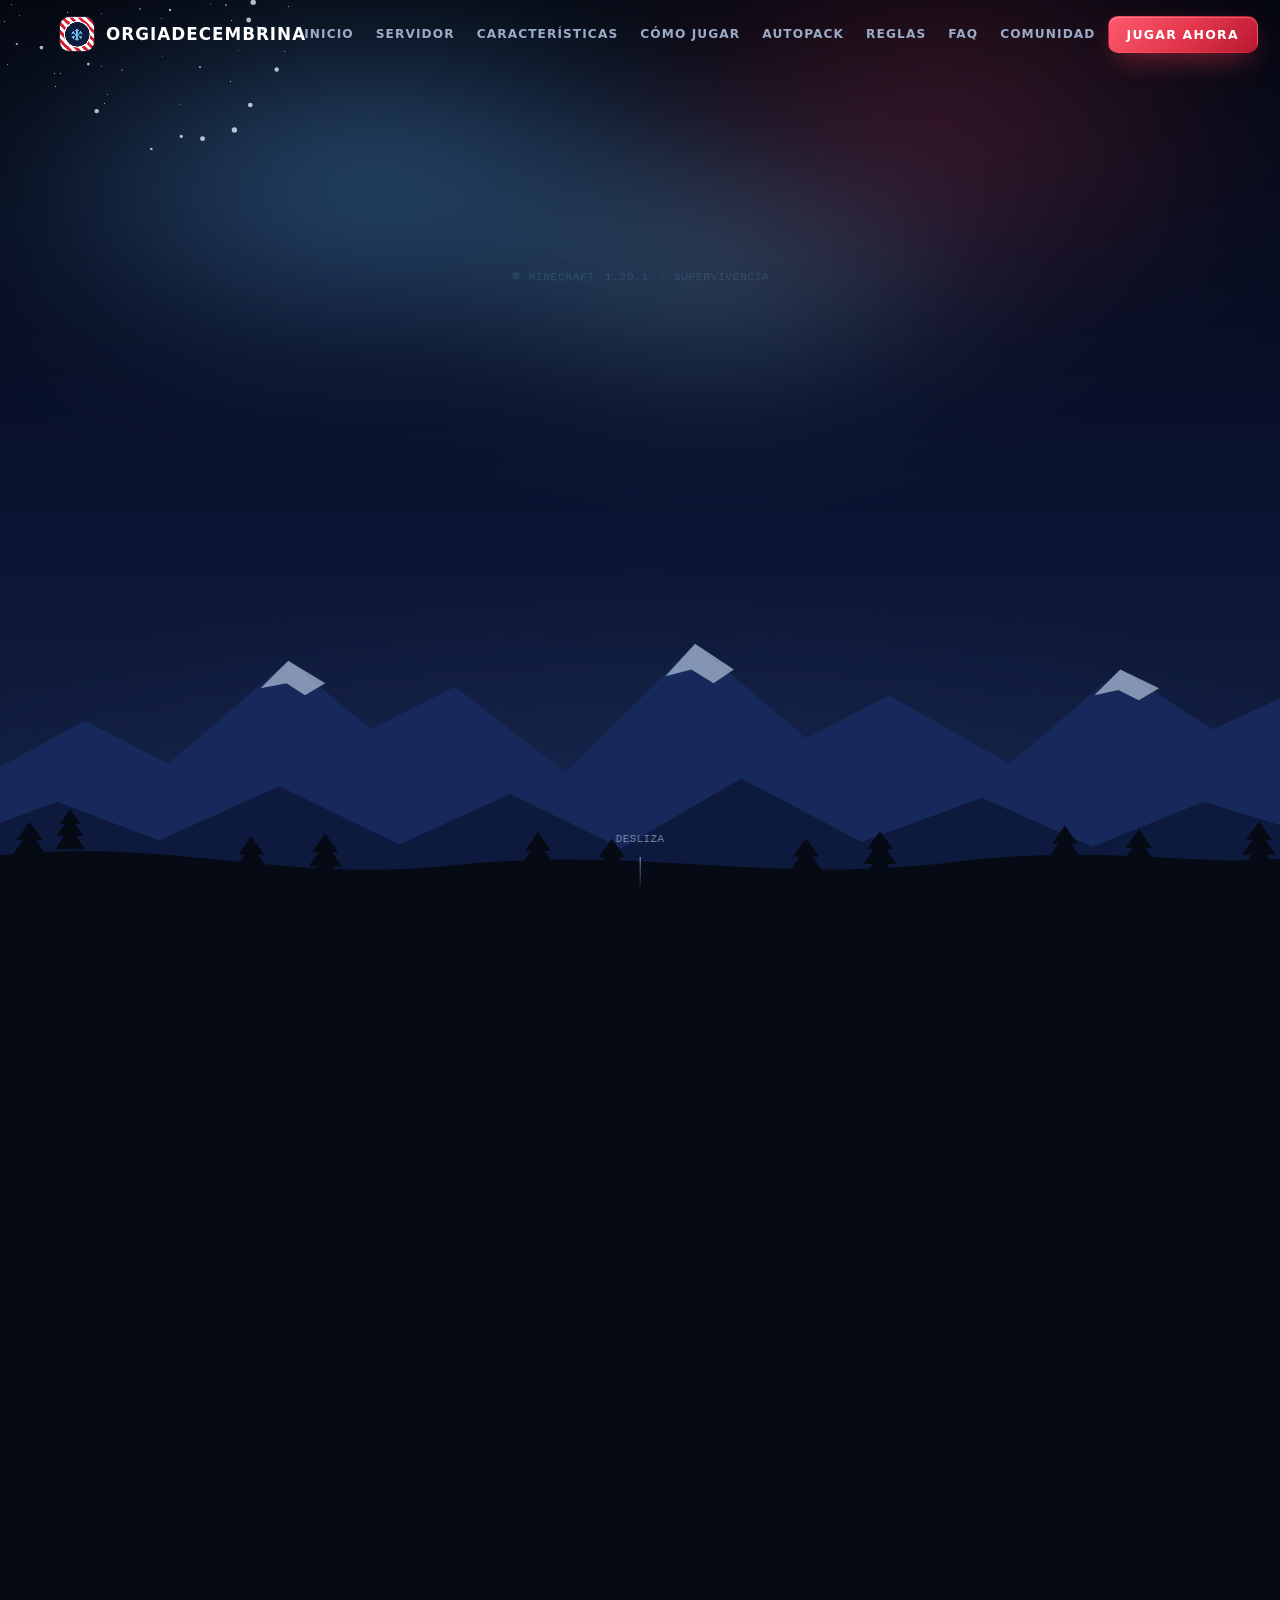
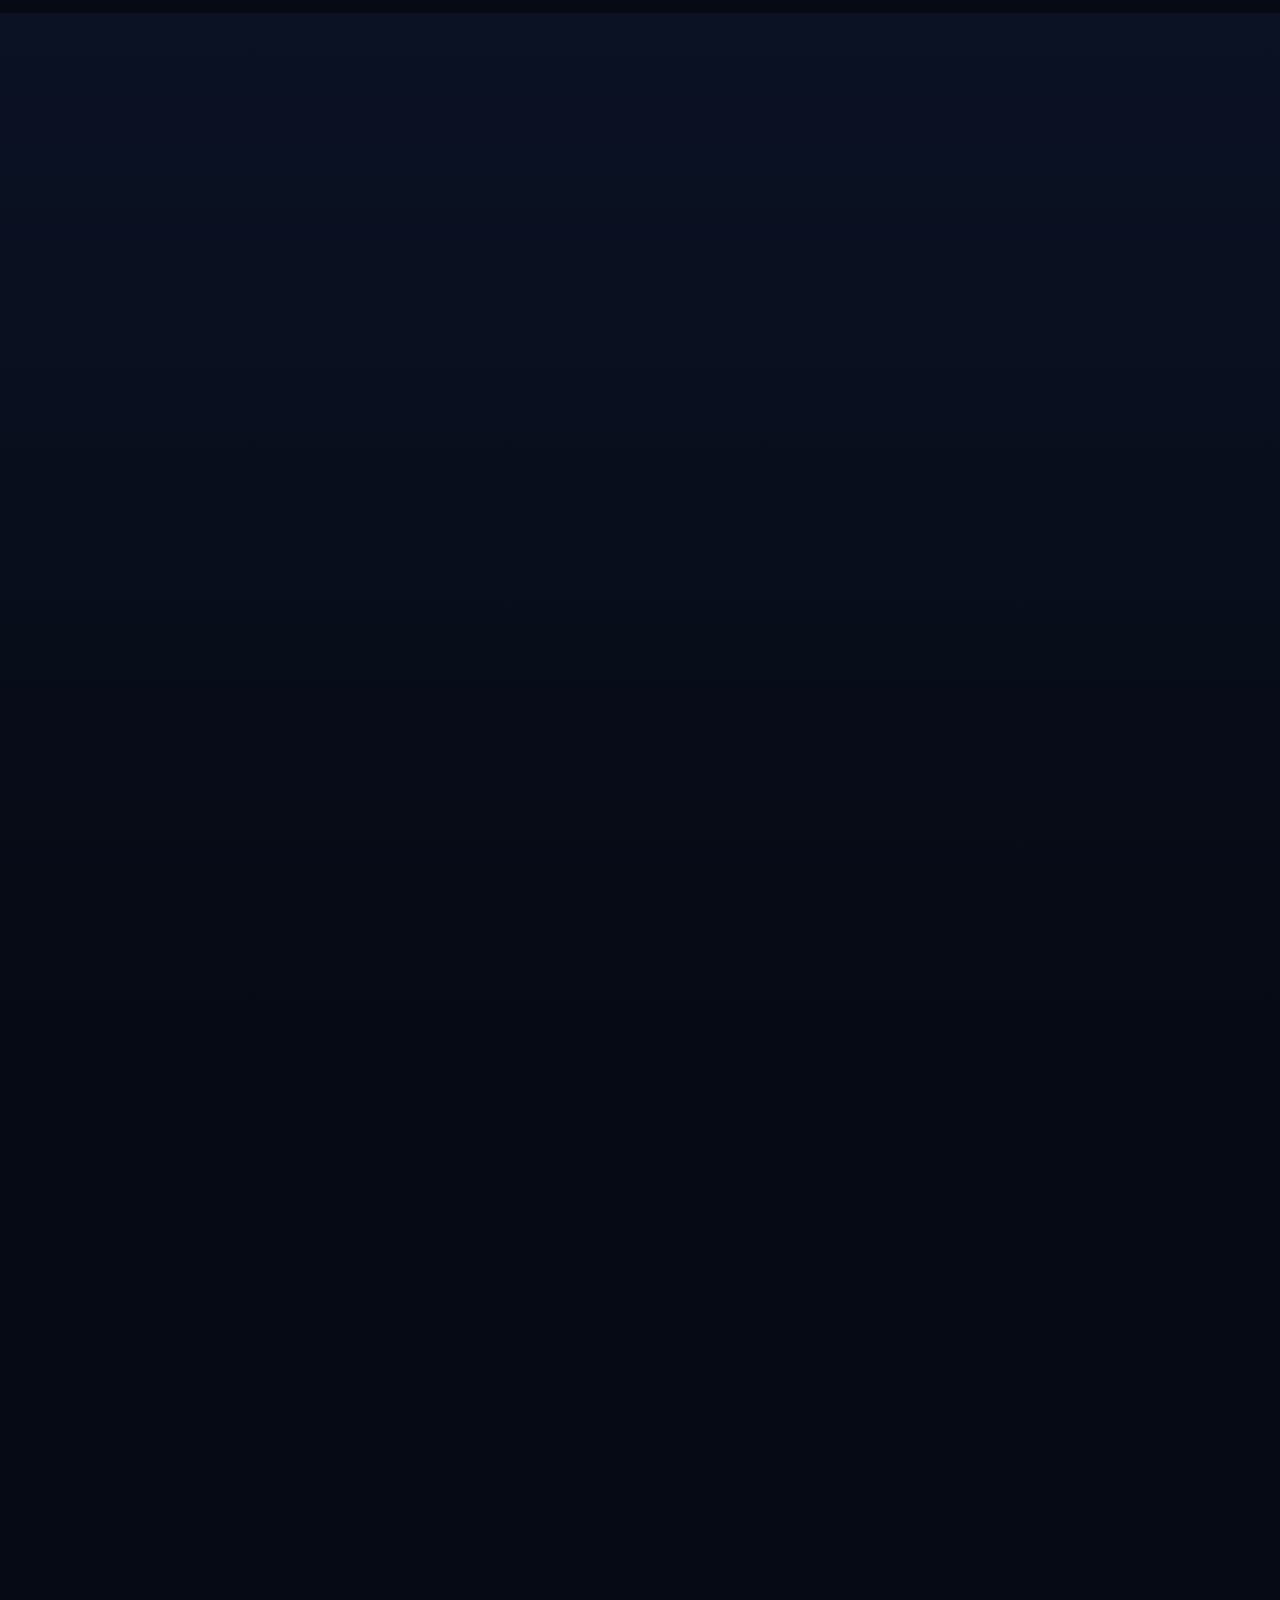
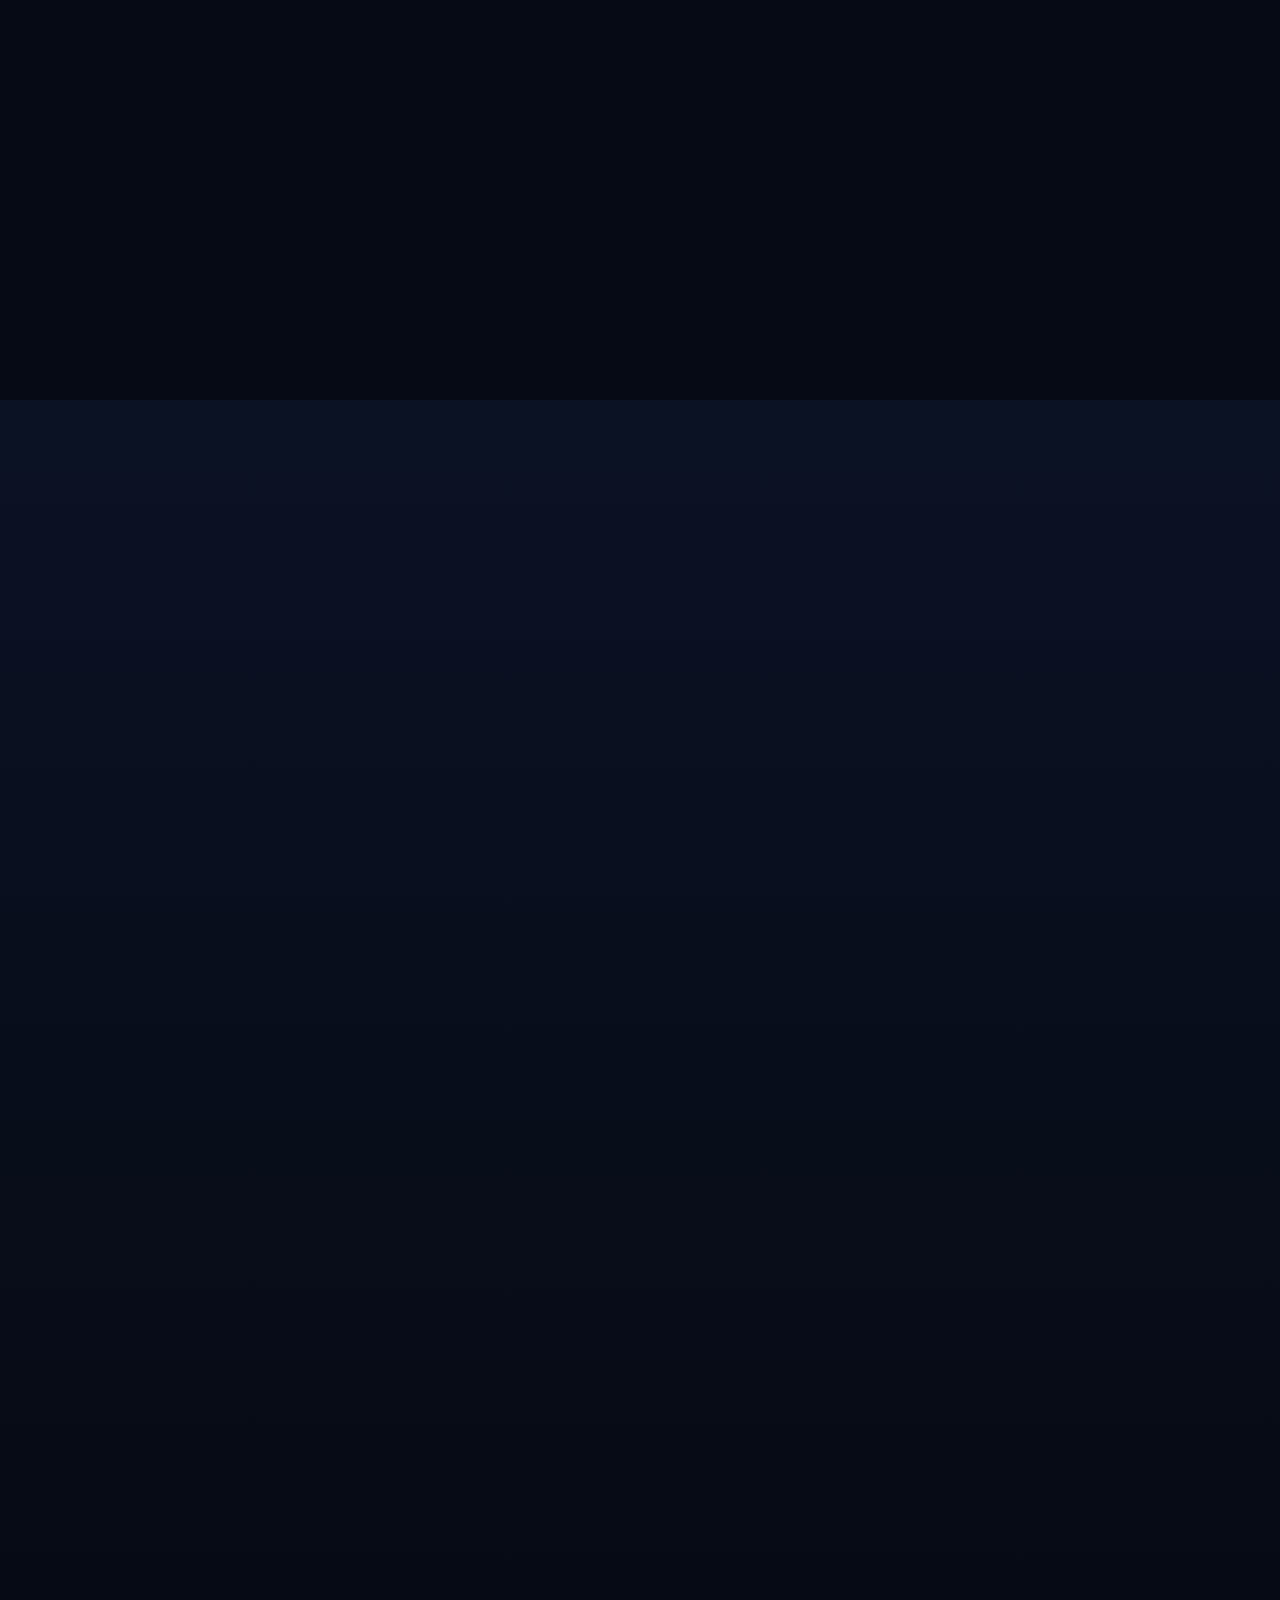
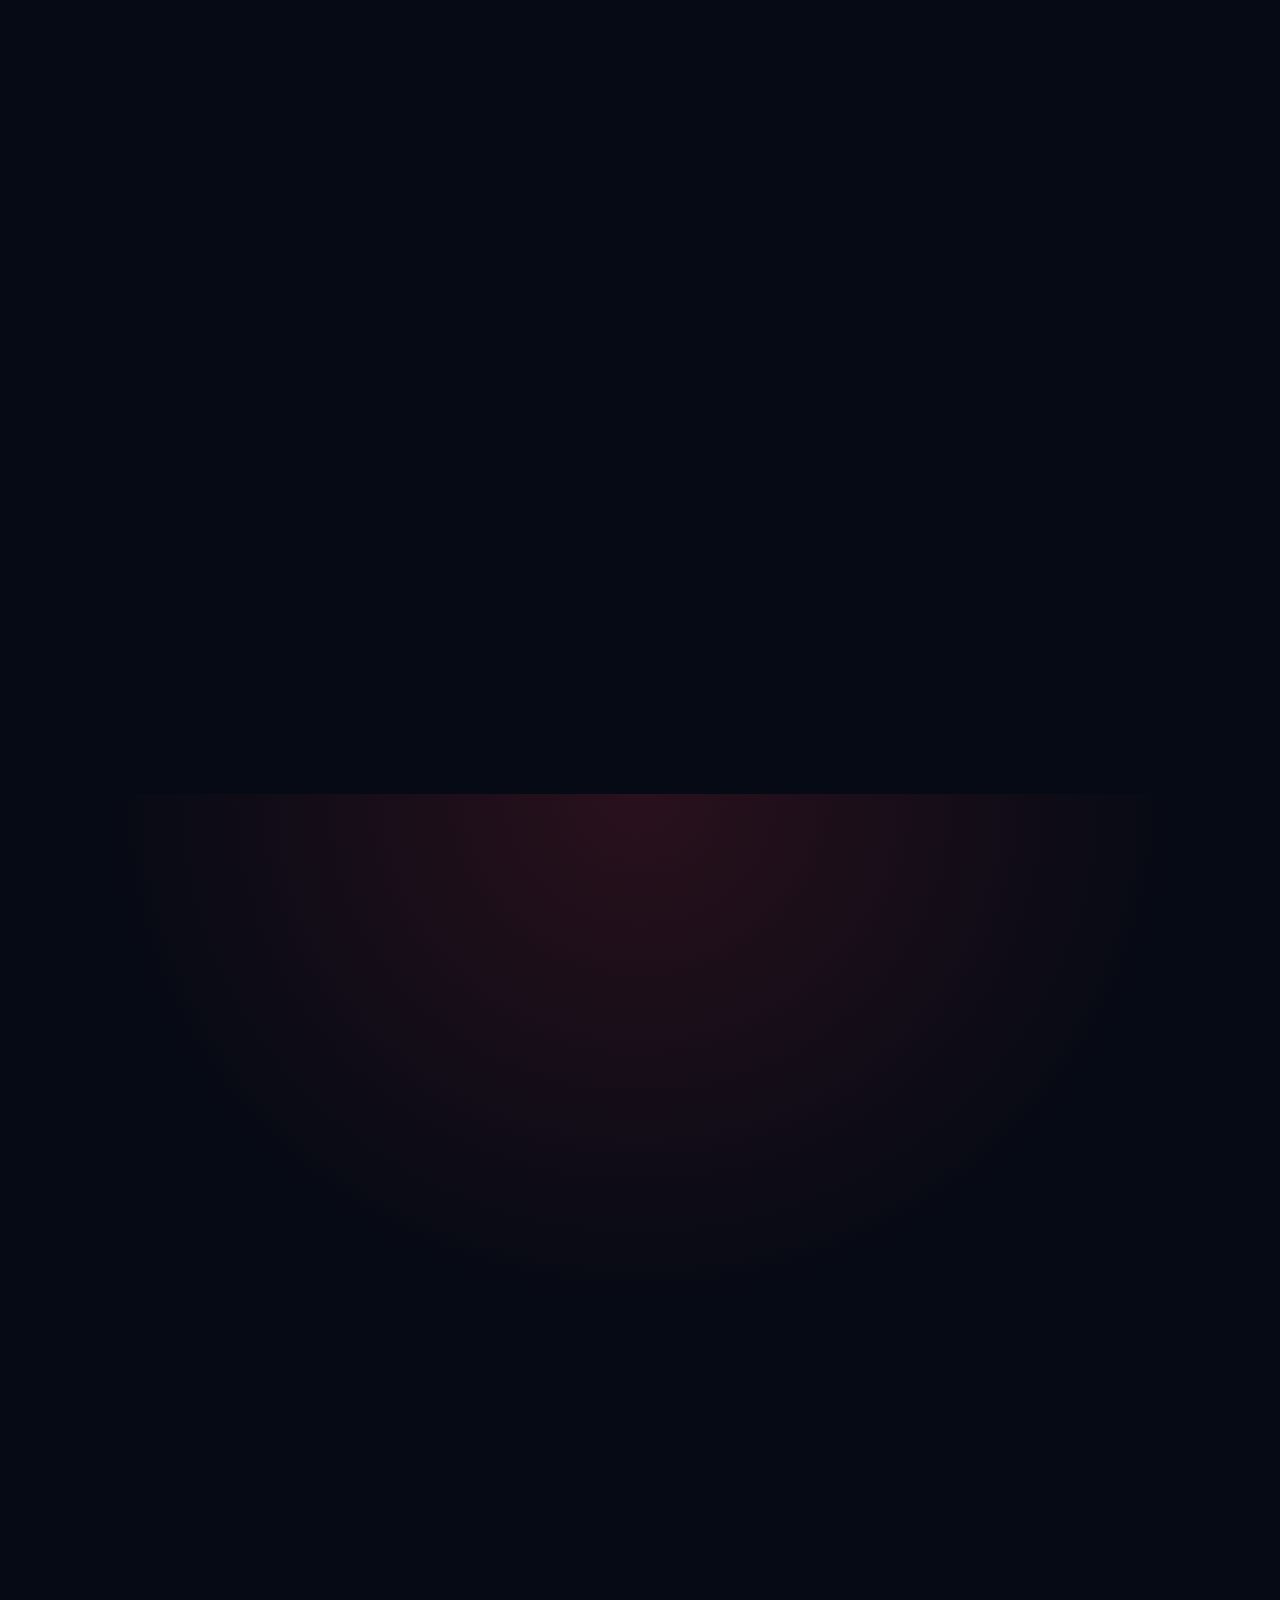
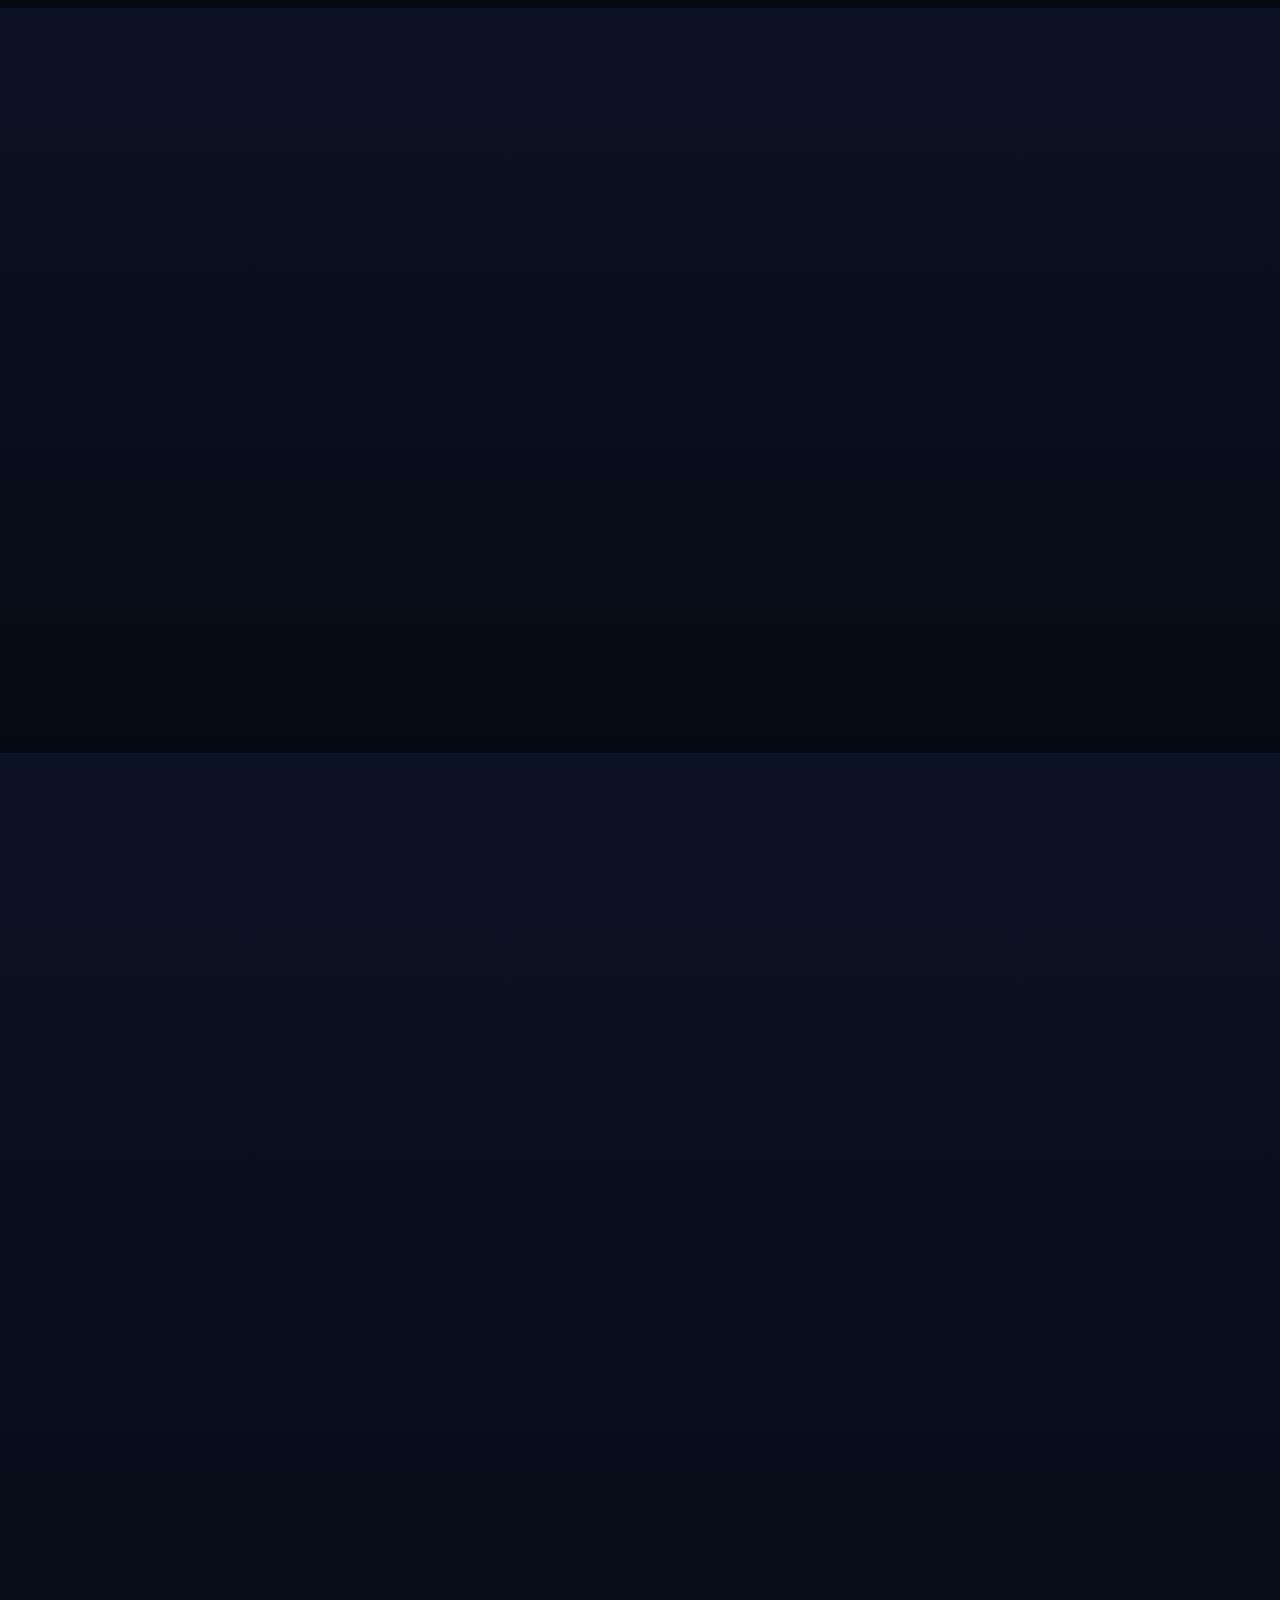
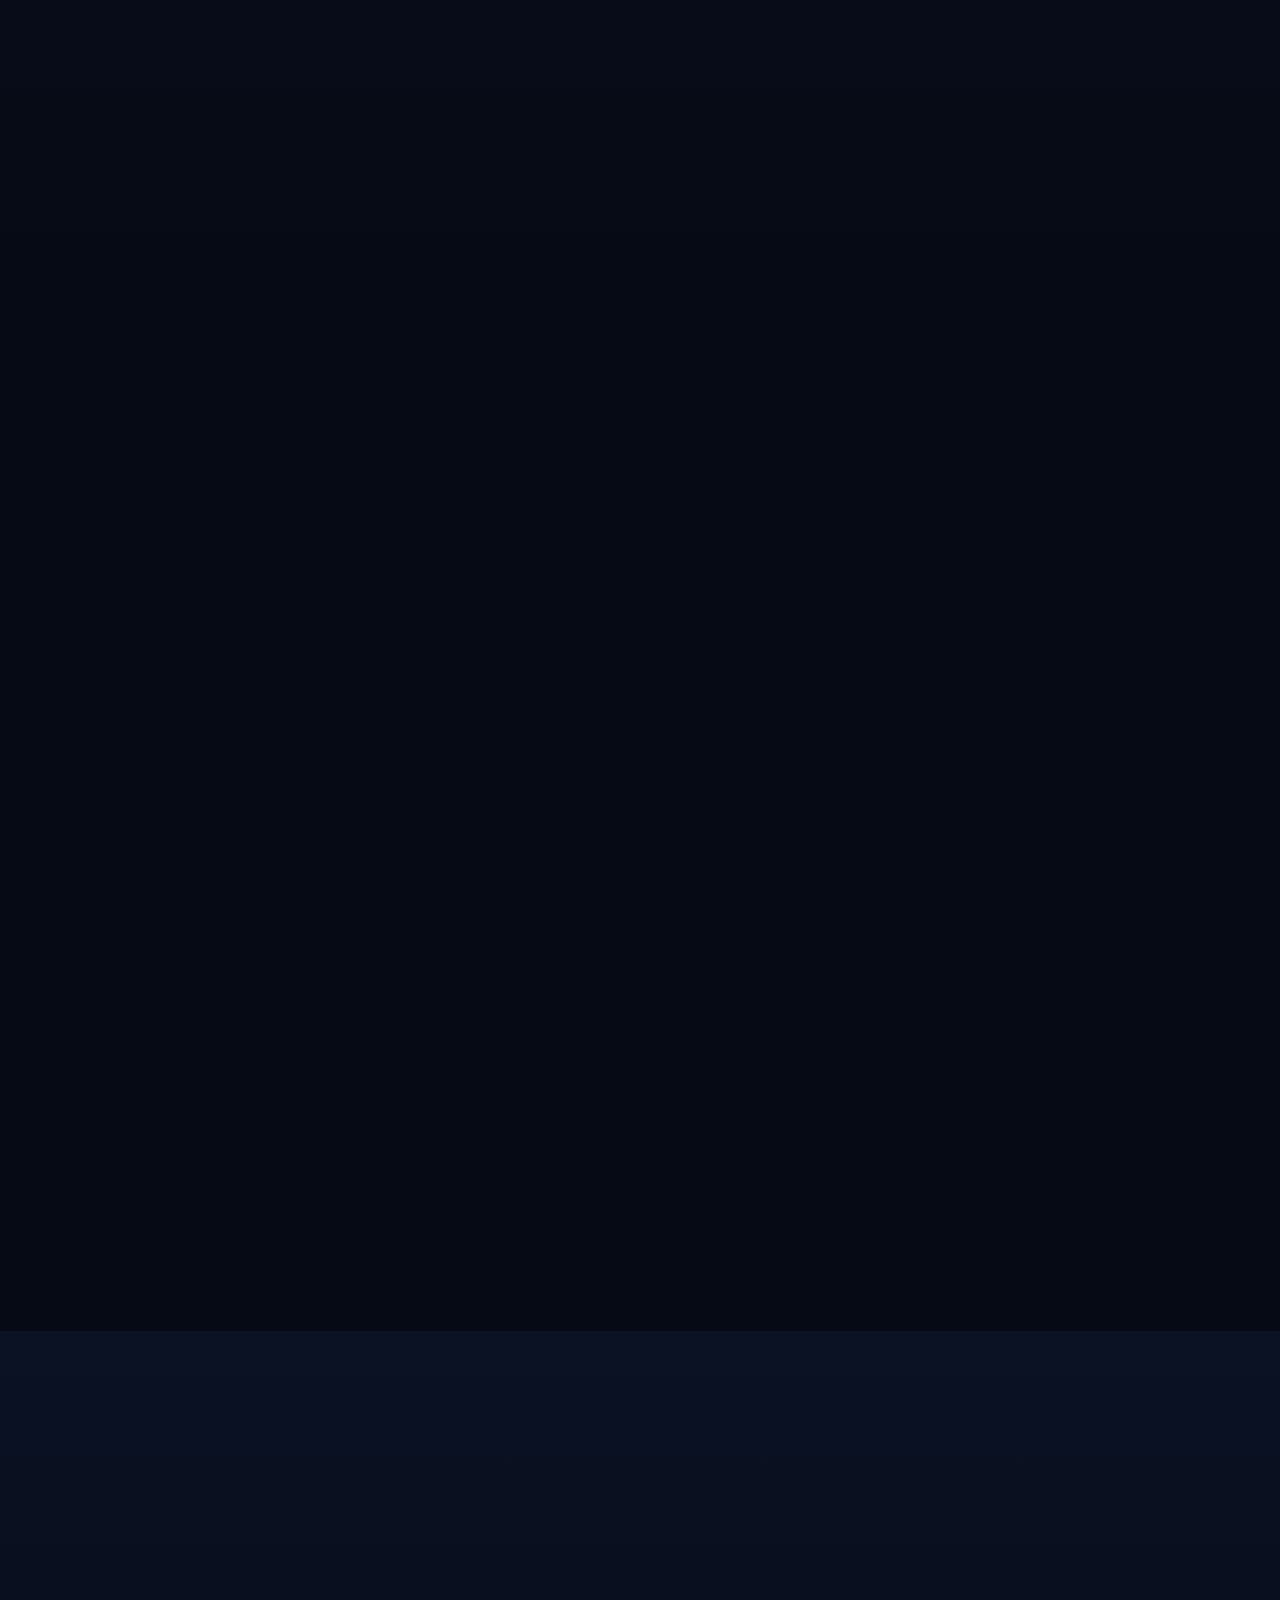
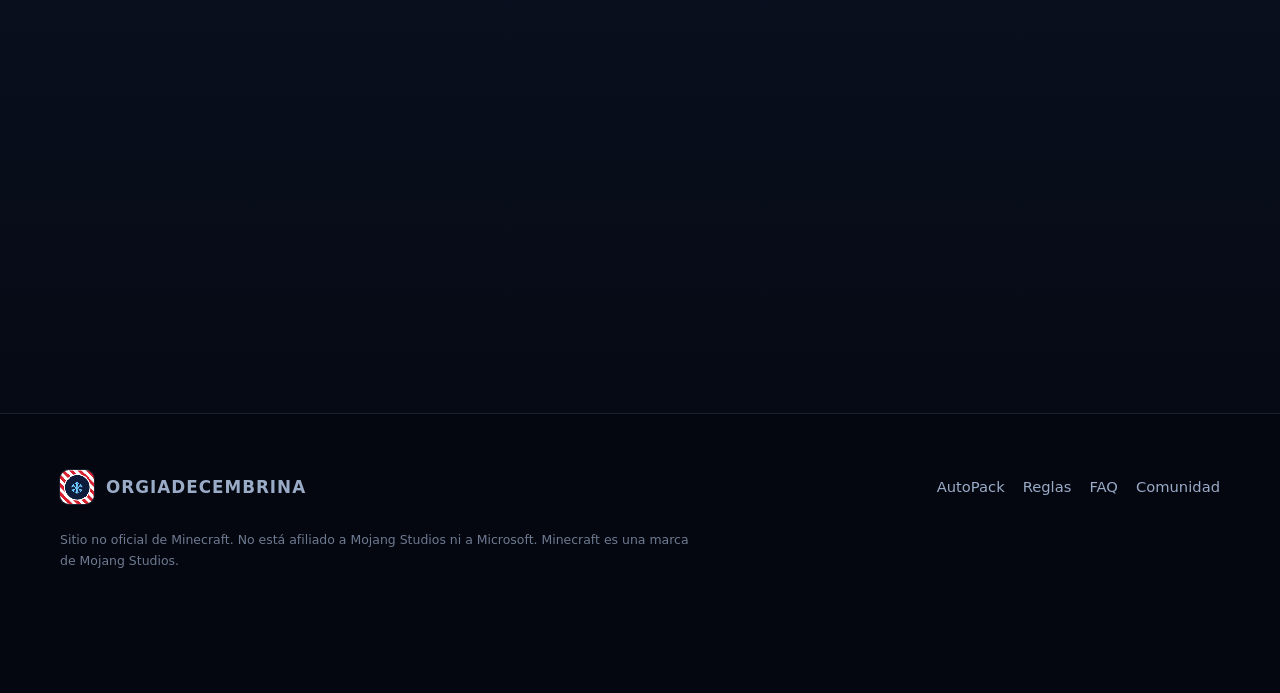
==== commit 39ca20a9: "Derribo activo, colonias ocultas hasta instalarse, reglas completas, sin textos Proximamente/Por def" ====
--- a/site/index.html
+++ b/site/index.html
@@ -127,8 +127,8 @@
         <li>Economía con moneda propia, tienda, trabajos y casino.</li>
         <li>Ruleta de eventos que sacude la partida cada pocos minutos.</li>
         <li>Chat de voz de proximidad.</li>
-        <li data-feature="colonias">Colonias para construir un pueblo entre todos <span class="badge">Próximamente</span></li>
-        <li data-feature="derribo">Sistema de derribo y reanimación <span class="badge">Próximamente</span></li>
+        <li data-feature="colonias" hidden>Colonias para construir un pueblo entre todos <span class="badge" hidden>Próximamente</span></li>
+        <li data-feature="derribo">Sistema de derribo y reanimación <span class="badge" hidden>Próximamente</span></li>
       </ul>
     </div>
     <div class="rv">
@@ -162,8 +162,9 @@
       <article class="card rv"><div class="ico">✨</div><h3>PROGRESIÓN</h3><p>Una campaña de 8 capítulos y 76 misiones con recompensas en copos y experiencia para seguir avanzando.</p></article>
       <article class="card rv"><div class="ico">❄️</div><h3>ECONOMÍA</h3><p>Gana copos con la recompensa diaria y seis trabajos, gástalos en la tienda o pruébalos en el casino.</p></article>
       <article class="card rv"><div class="ico">🎲</div><h3>EVENTOS</h3><p>Una ruleta lanza eventos al azar durante la partida: sorpresas, caos y regalos. No rompe bloques ni mata jugadores.</p></article>
-      <article class="card rv" data-feature="derribo"><div class="ico">💀</div><h3>DERRIBO Y REANIMACIÓN<span class="badge">Próximamente</span></h3><p>Cuando un jugador cae, sus compañeros pueden intentar reanimarlo antes de que se acabe el tiempo.</p></article>
-      <article class="card rv" data-feature="colonias"><div class="ico">🏘️</div><h3>COLONIAS<span class="badge">Próximamente</span></h3><p>Funda una colonia, gestiona colonos y levanta un pueblo entre todos.</p></article>
+      <article class="card rv" data-feature="derribo"><div class="ico">💀</div><h3>DERRIBO Y REANIMACIÓN<span class="badge" hidden>Próximamente</span></h3><p>Cuando un jugador cae, sus compañeros pueden intentar reanimarlo antes de que se acabe el tiempo.</p></article>
+      <article class="card rv"><div class="ico">🎙️</div><h3>CHAT DE VOZ</h3><p>Habla con los jugadores que tengas cerca con voz de proximidad, sin salir del juego.</p></article>
+      <article class="card rv" data-feature="colonias" hidden><div class="ico">🏘️</div><h3>COLONIAS<span class="badge" hidden>Próximamente</span></h3><p>Funda una colonia, gestiona colonos y levanta un pueblo entre todos.</p></article>
     </div>
   </div>
 </section>
@@ -205,7 +206,7 @@
 <section class="downed" id="derribo" data-feature="derribo">
   <div class="wrap">
     <div class="head center rv">
-      <span class="kicker pixel">Sistema de derribo <span class="badge">Próximamente</span></span>
+      <span class="kicker pixel">Sistema de derribo <span class="badge" hidden>Próximamente</span></span>
       <h2 class="title">NO ES EL FINAL</h2>
       <p class="lead">Cuando un jugador recibe daño letal, puede quedar derribado durante un tiempo limitado. Sus compañeros deben llegar hasta él y reanimarlo antes de que el tiempo termine.</p>
     </div>
@@ -215,7 +216,7 @@
       <div class="st rv"><div class="em">❤️</div><h3>Reanimando</h3><p>Un compañero mantiene clic derecho sobre ti unos <b data-derribo="reviveSeconds">5</b> segundos.</p></div>
       <div class="st rv"><div class="em">✨</div><h3>¡Revivido!</h3><p>Vuelves a la partida y un instante de invulnerabilidad te da aire.</p></div>
     </div>
-    <div class="facts rv"><span><b>Cooperación</b> — no dejes a nadie atrás</span><span><b>Tensión</b> — el reloj no se detiene</span></div>
+    <div class="facts rv"><span><b>Cooperación</b> — no dejes a nadie atrás</span><span><b>Tensión</b> — el reloj no se detiene</span><span><b>Abierto a todos</b> — cualquier jugador puede reanimarte</span></div>
   </div>
 </section>
 
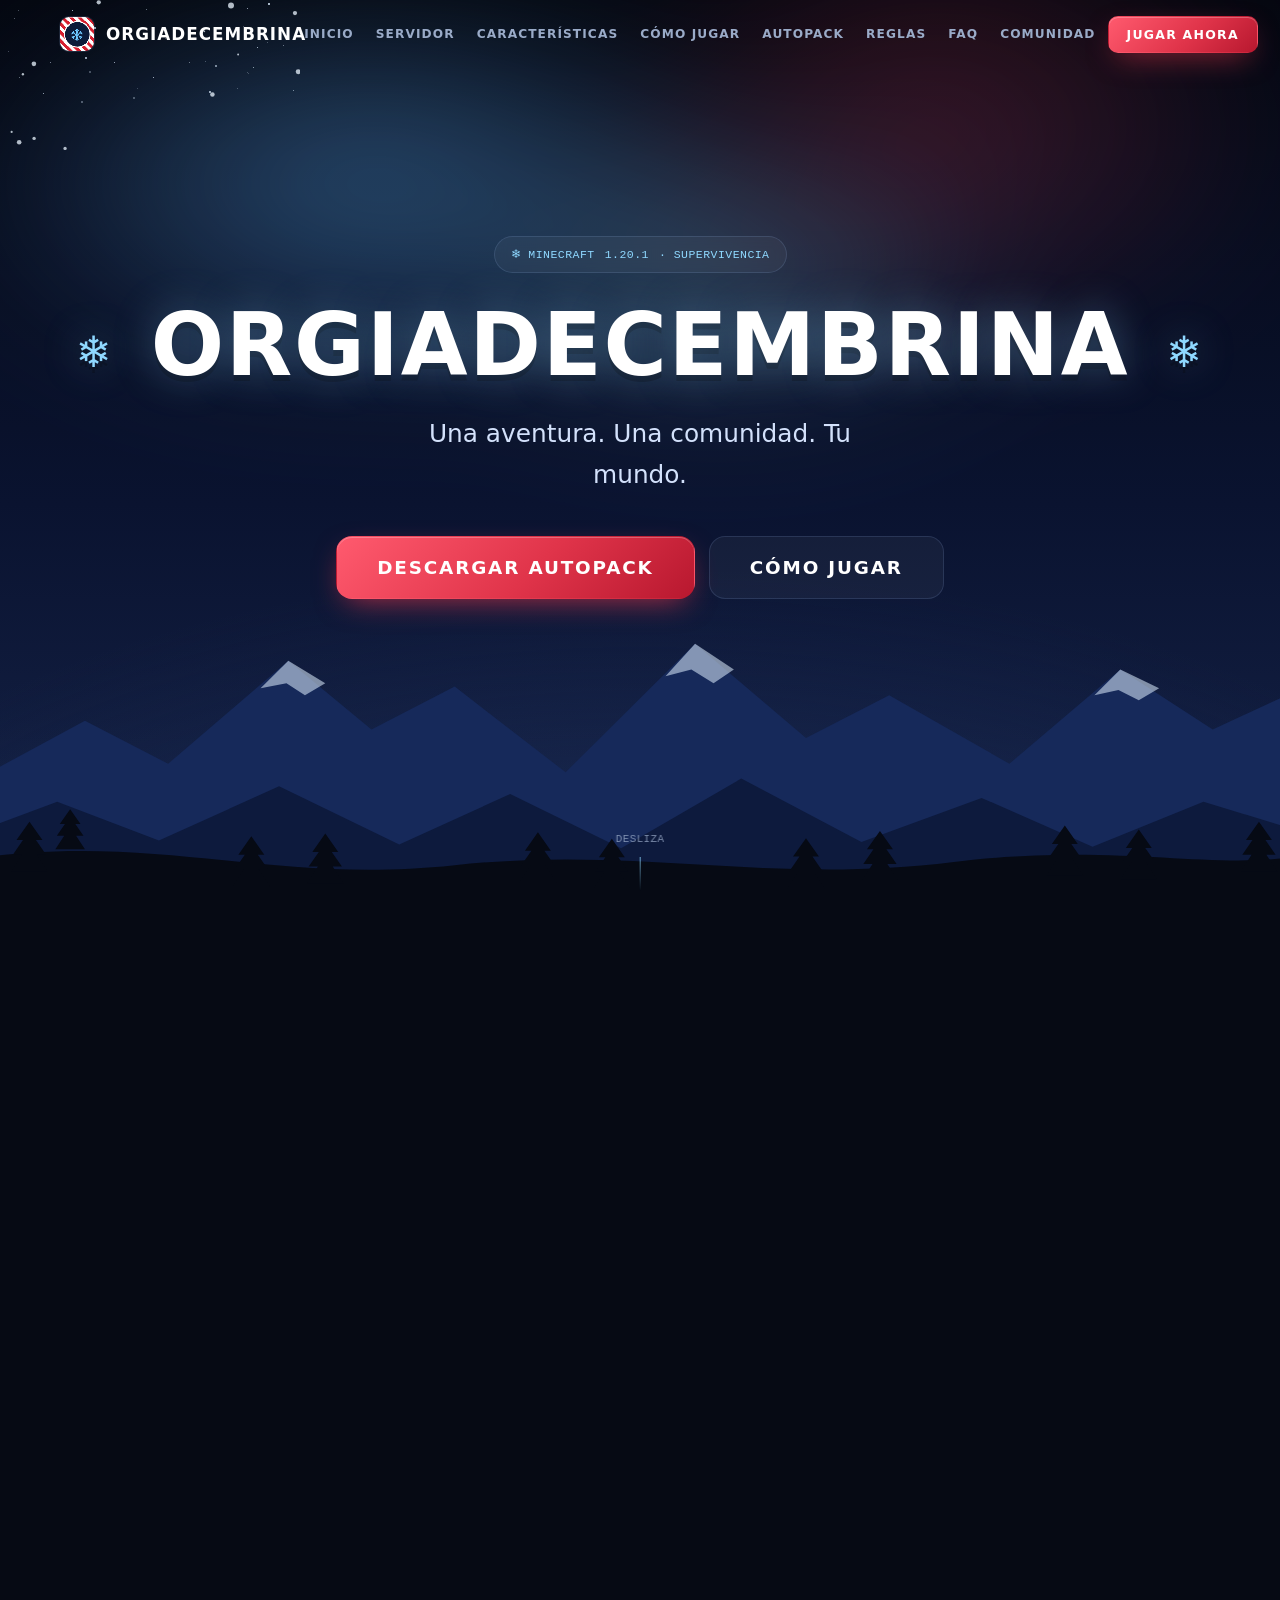
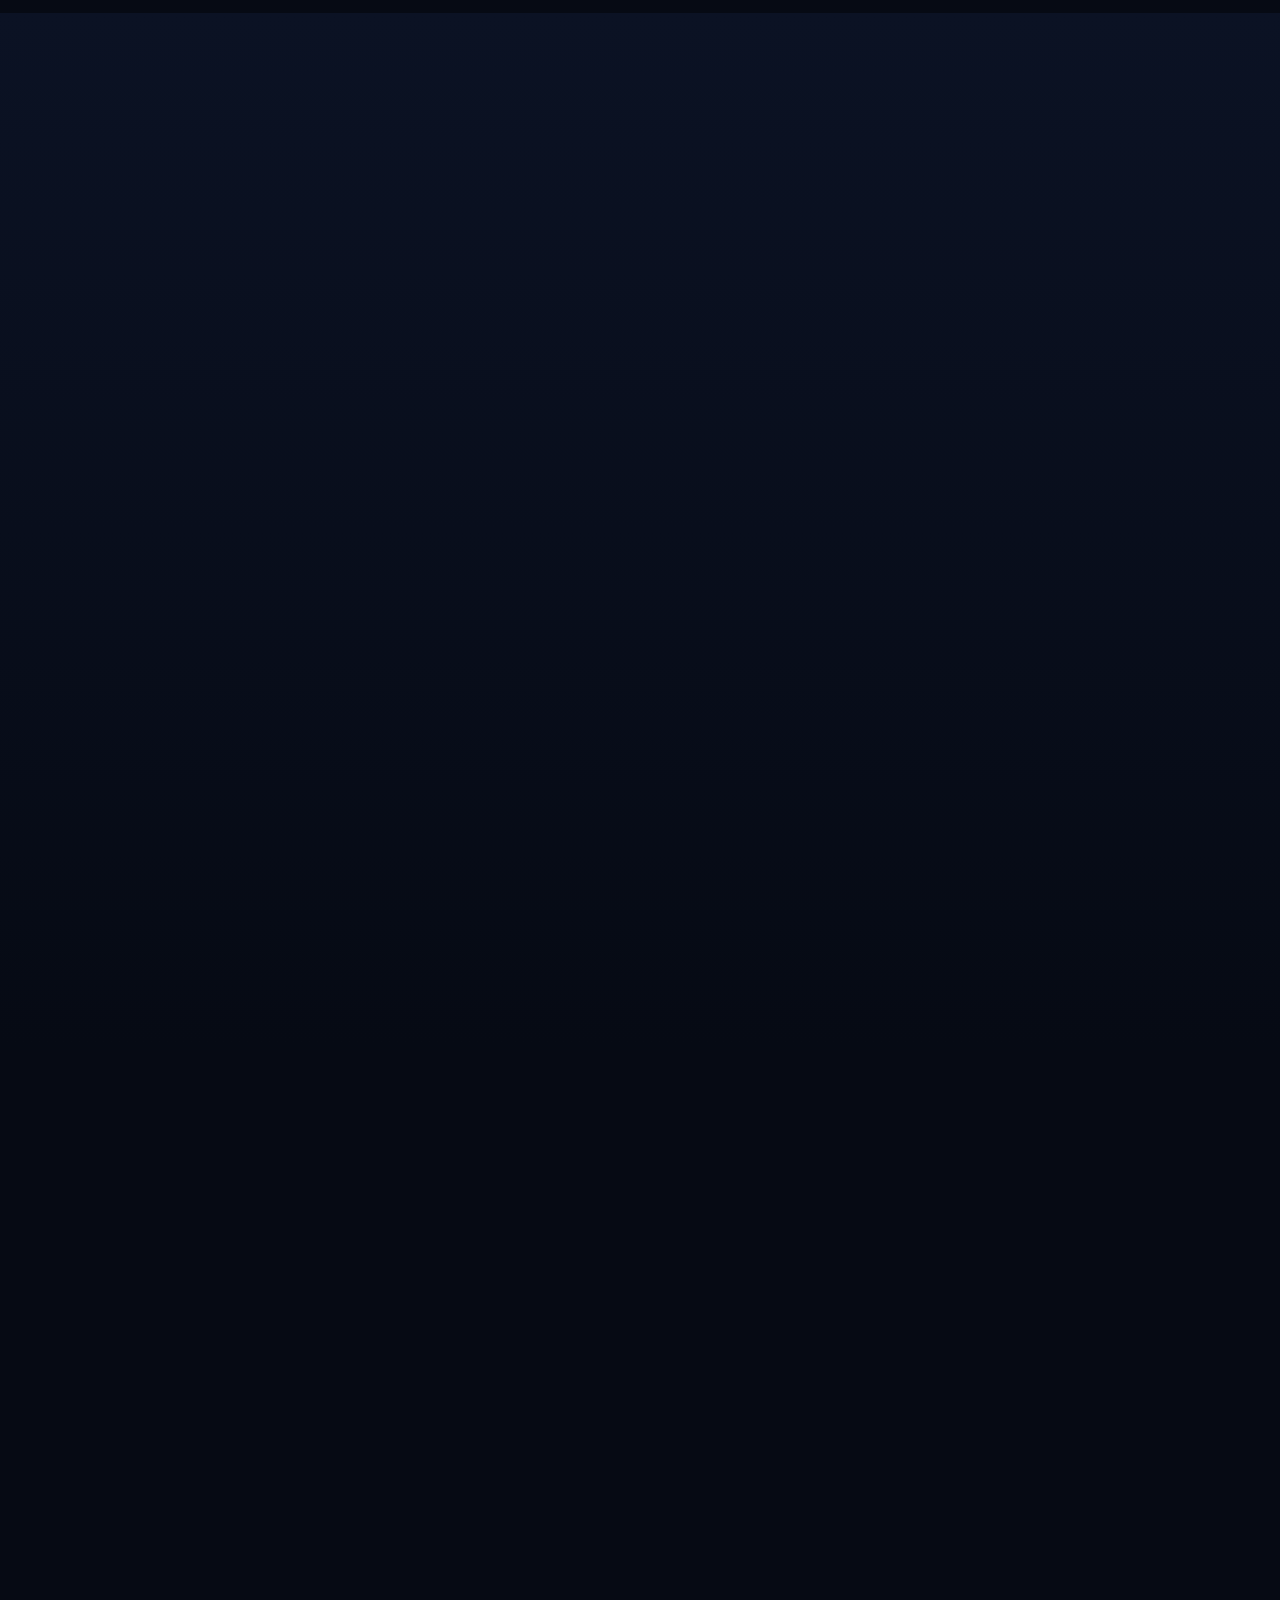
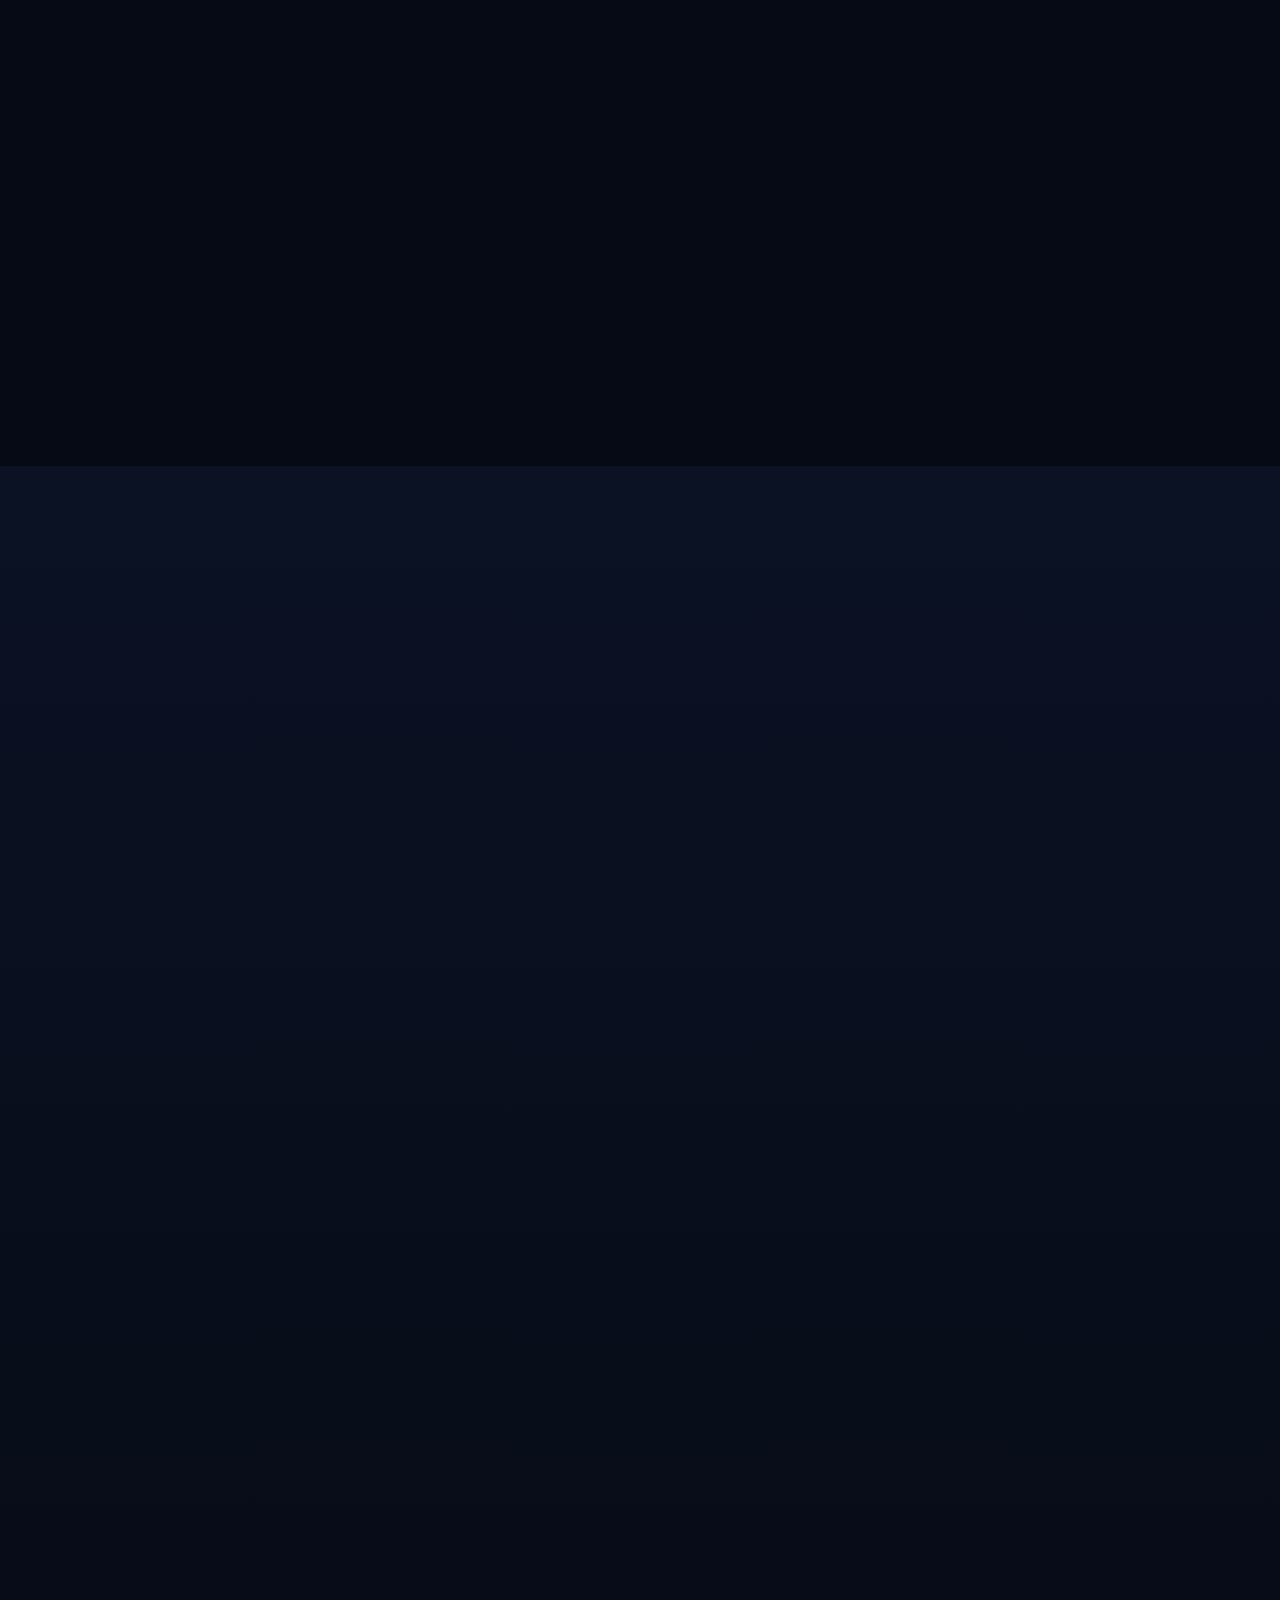
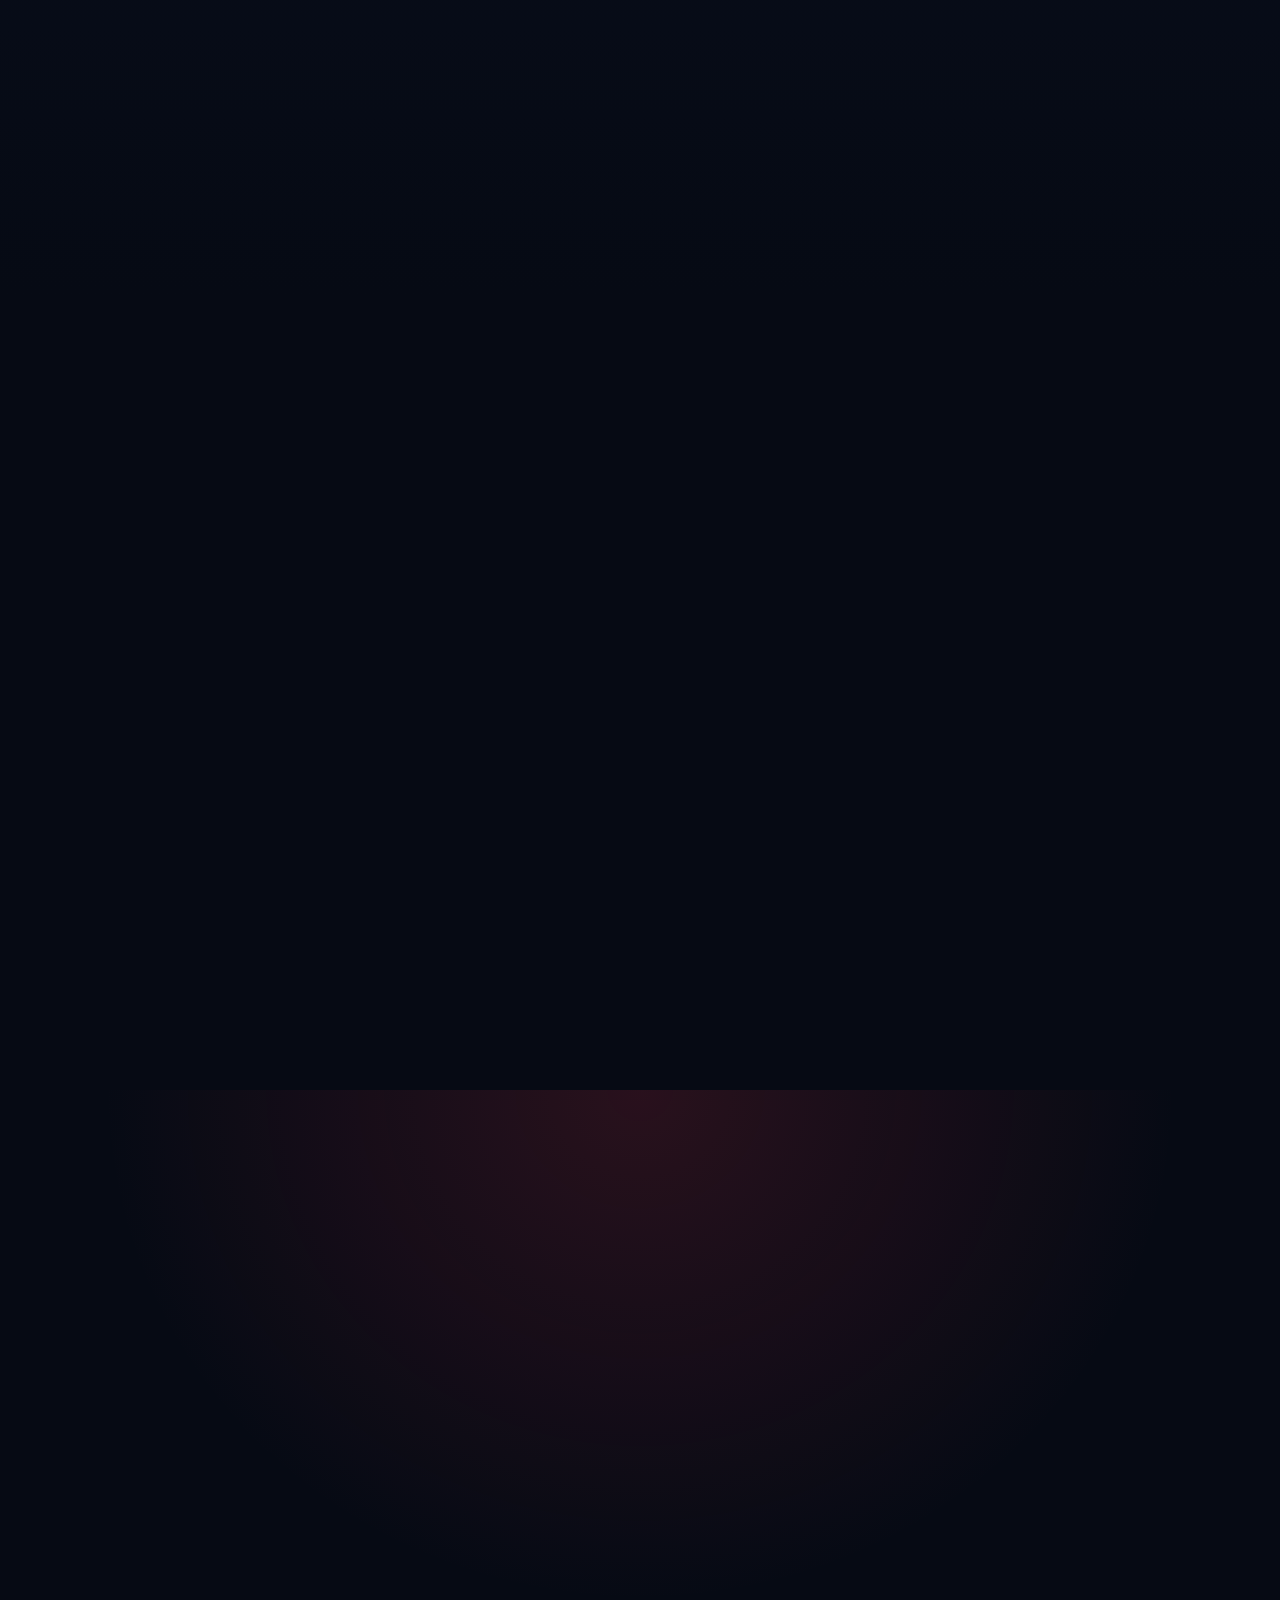
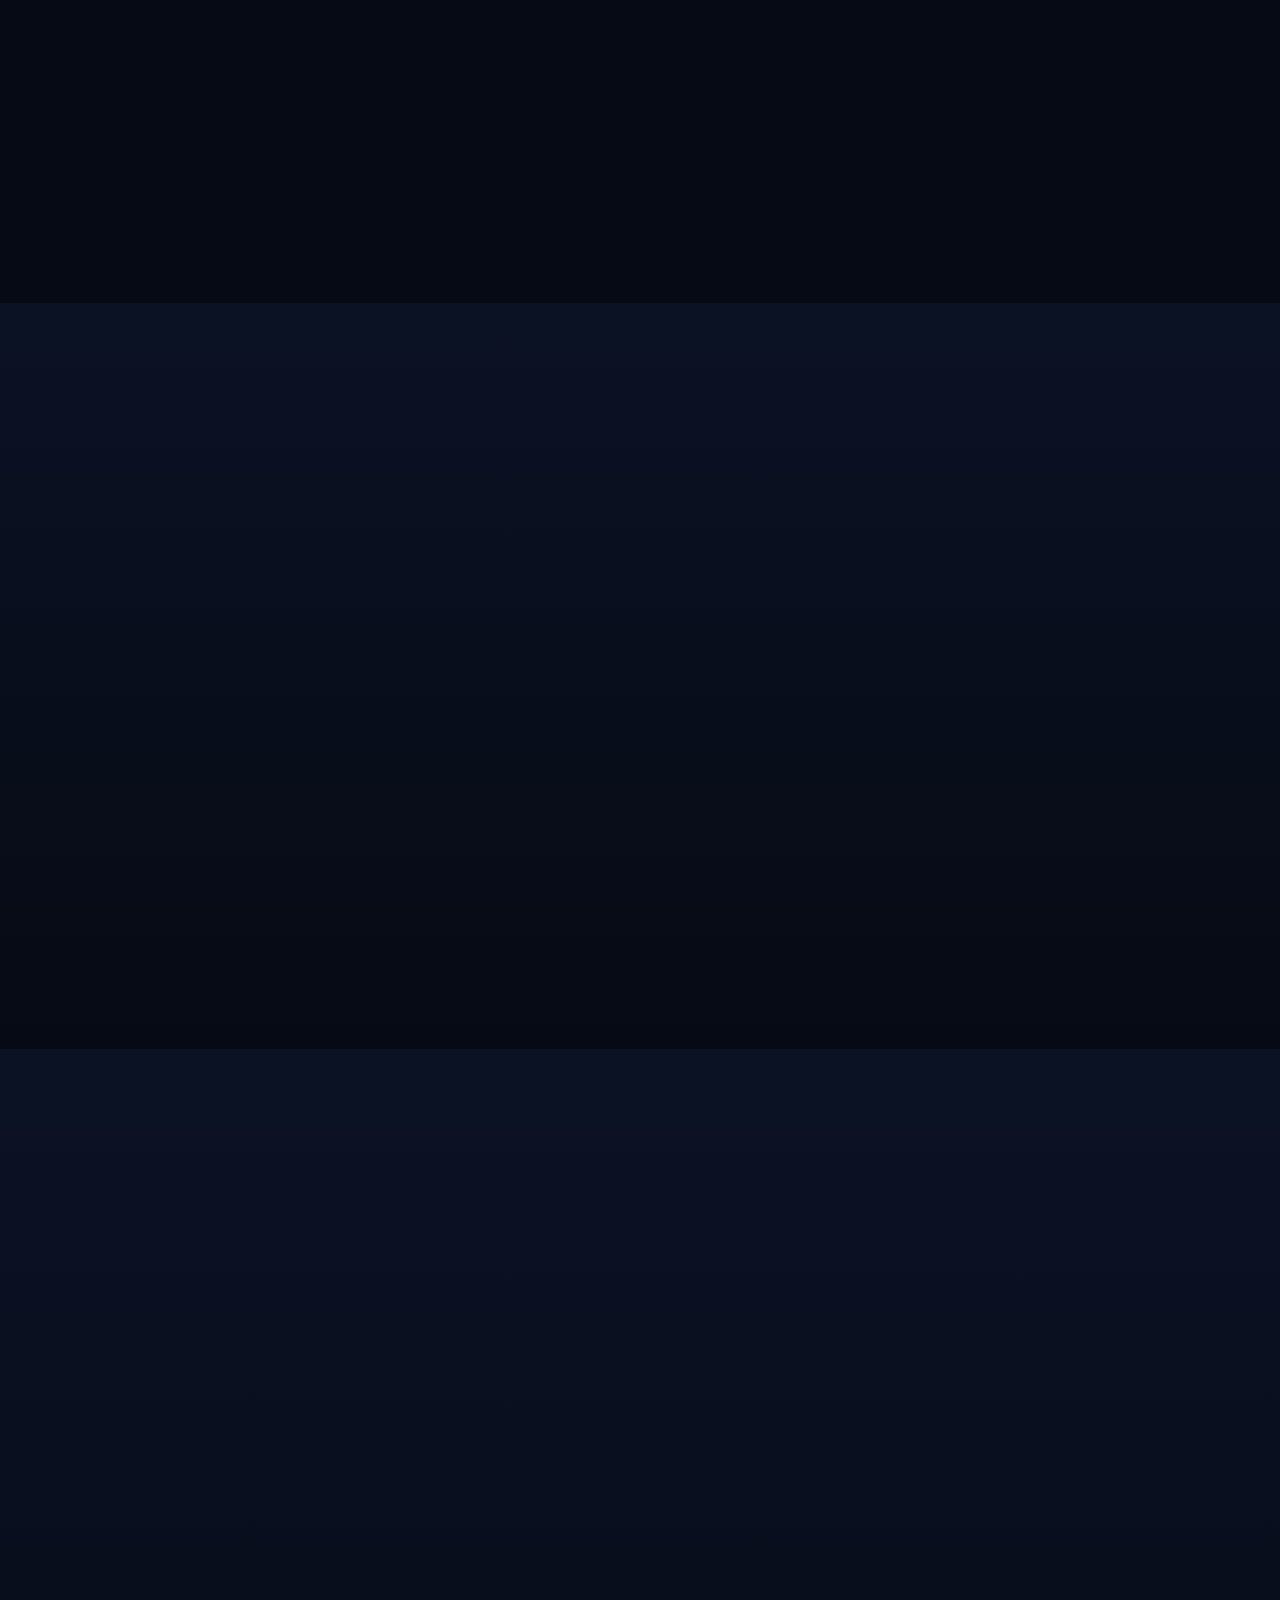
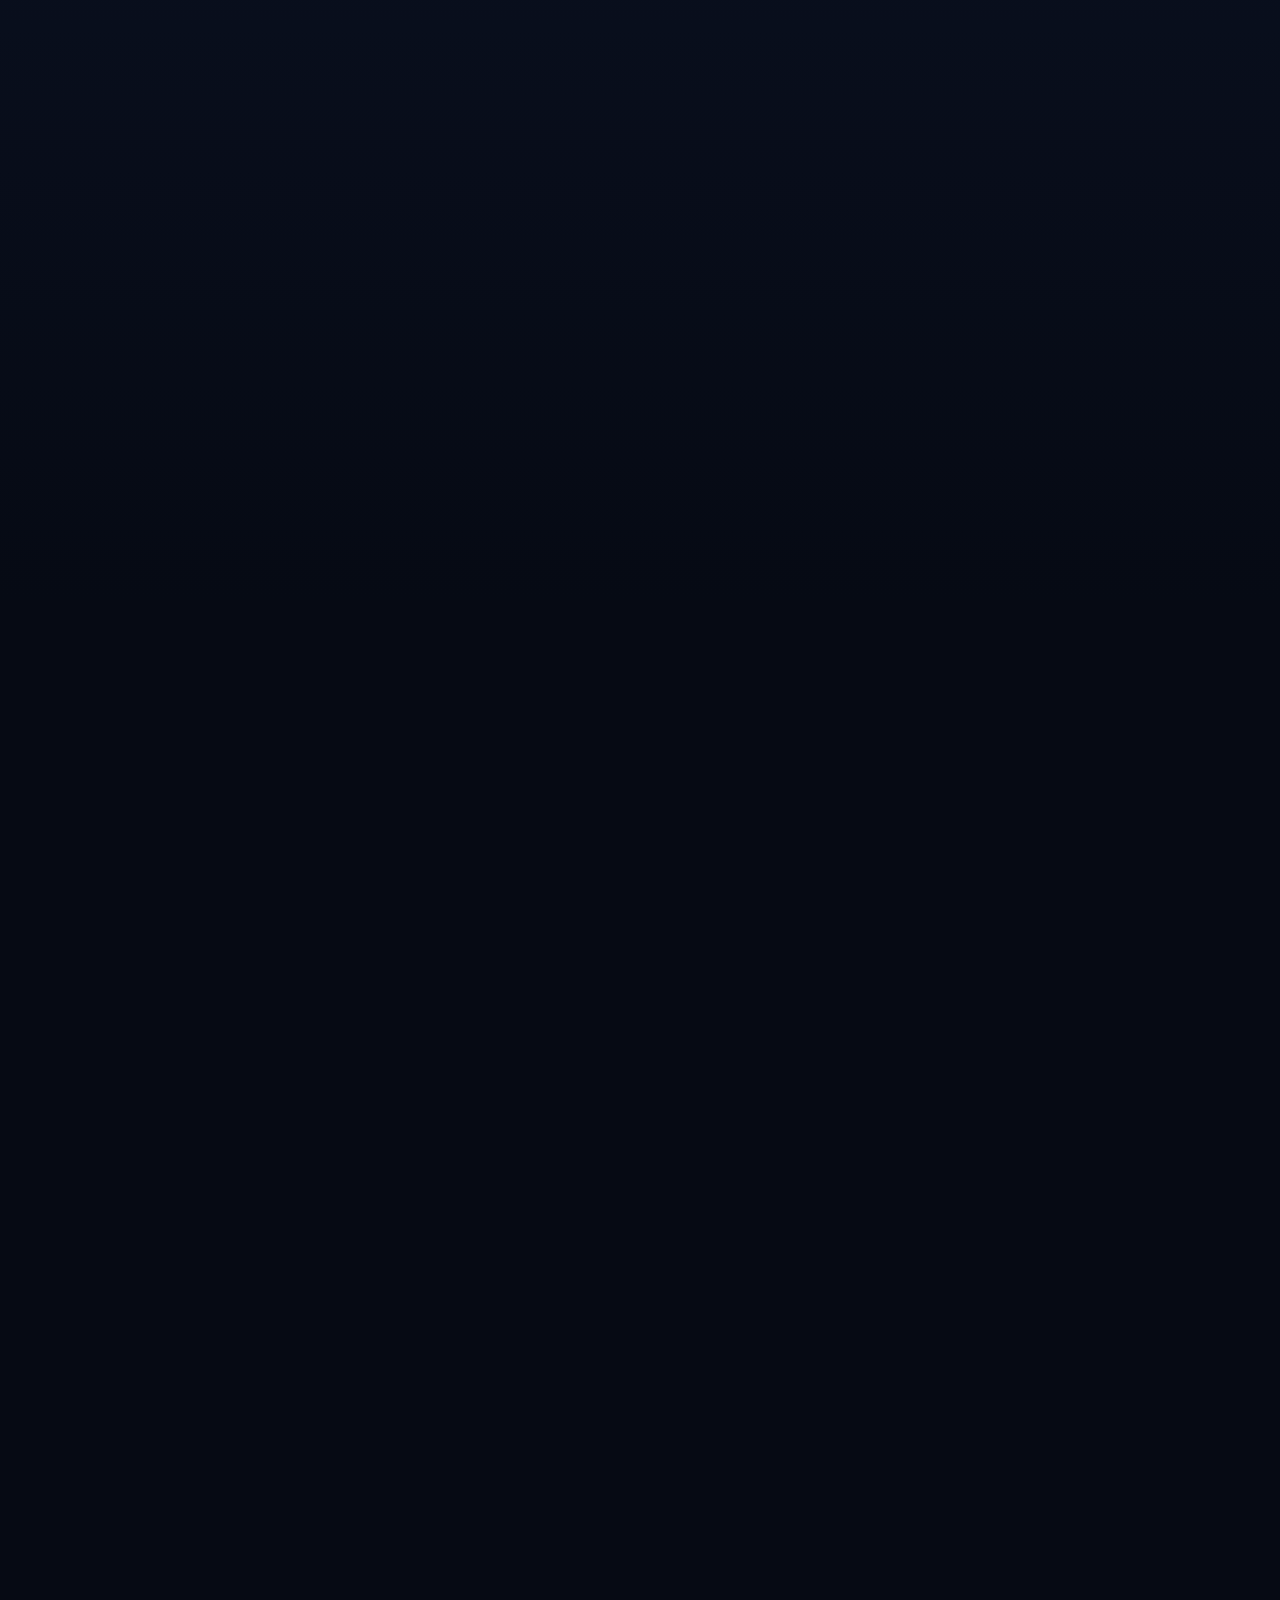
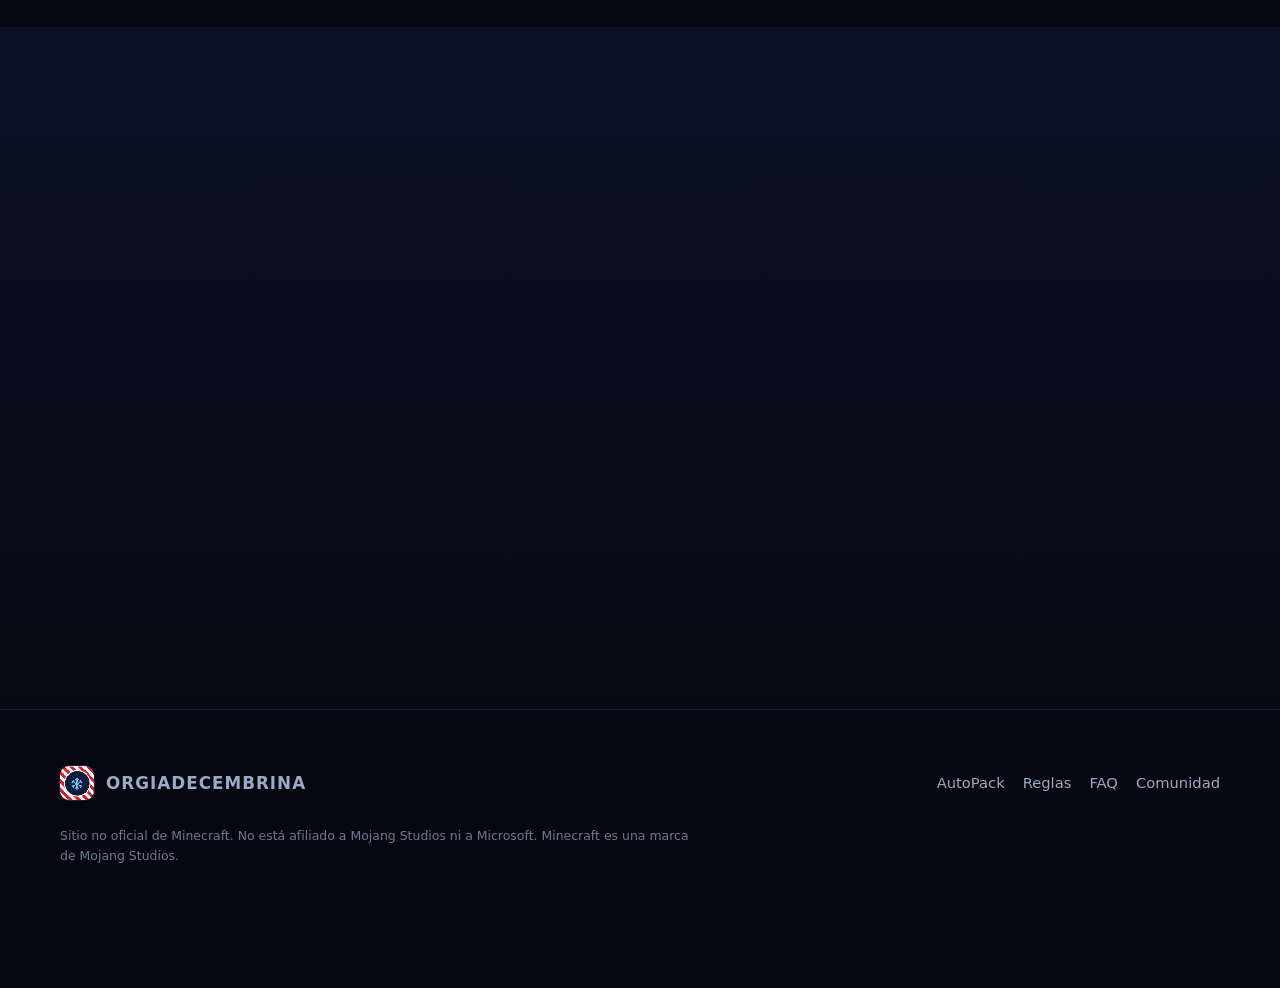
==== commit e080edd4: "Huella del certificado del servidor (AutoModpack) en la pagina del AutoPack, con boton de copiar Co-" ====
--- a/site/index.html
+++ b/site/index.html
@@ -108,7 +108,7 @@
       <code data-bind="server.ip">—</code>
       <button class="btn btn-primary" type="button" data-copy-ip>COPIAR IP</button>
     </div>
-    <div class="firsttime rv"><b>La primera vez que entres:</b> el servidor te pedirá crear tu cuenta. Escribe <code>/register contraseña contraseña</code> en el chat. Las siguientes veces solo tendrás que escribir <code>/login contraseña</code>.</div>
+    <div class="firsttime rv"><b>La primera vez que entres:</b> el servidor te pedirá crear tu cuenta. Escribe <code>/register contraseña contraseña</code> en el chat. Las siguientes veces solo tendrás que escribir <code>/login contraseña</code>.<br><b>Si el AutoPack te pide confirmar la huella del servidor,</b> comprueba que coincide con la <a href="autopack.html#huella">huella oficial</a> antes de aceptar.</div>
   </div>
 </section>
 
--- a/site/css/style.css
+++ b/site/css/style.css
@@ -331,3 +331,11 @@
 
 [hidden] { display: none !important; }
 .pack .mt32 { margin-top: 34px; margin-bottom: 0; }
+
+/* Huella del servidor */
+.fp { text-align: center; padding: clamp(28px, 5vw, 56px); border-radius: 24px; border: 1px solid var(--line); background: linear-gradient(180deg, rgba(255, 255, 255, .05), rgba(255, 255, 255, .02)); }
+.fp .lead { margin-bottom: 26px; }
+.fp-code { display: block; max-width: 760px; margin: 0 auto; padding: 18px 20px; border-radius: 14px; border: 1px dashed rgba(143, 216, 255, .4); background: rgba(143, 216, 255, .06); color: var(--ice); font-family: ui-monospace, "Cascadia Mono", Consolas, monospace; font-size: clamp(.78rem, 2.4vw, 1rem); line-height: 1.6; word-break: break-all; letter-spacing: .02em; user-select: all; }
+.fp .mt32 { margin-top: 22px; }
+.fp-note { margin: 22px auto 0; max-width: 60ch; color: var(--gold); font-size: .95rem; }
+.fp-note b { color: #fff; }
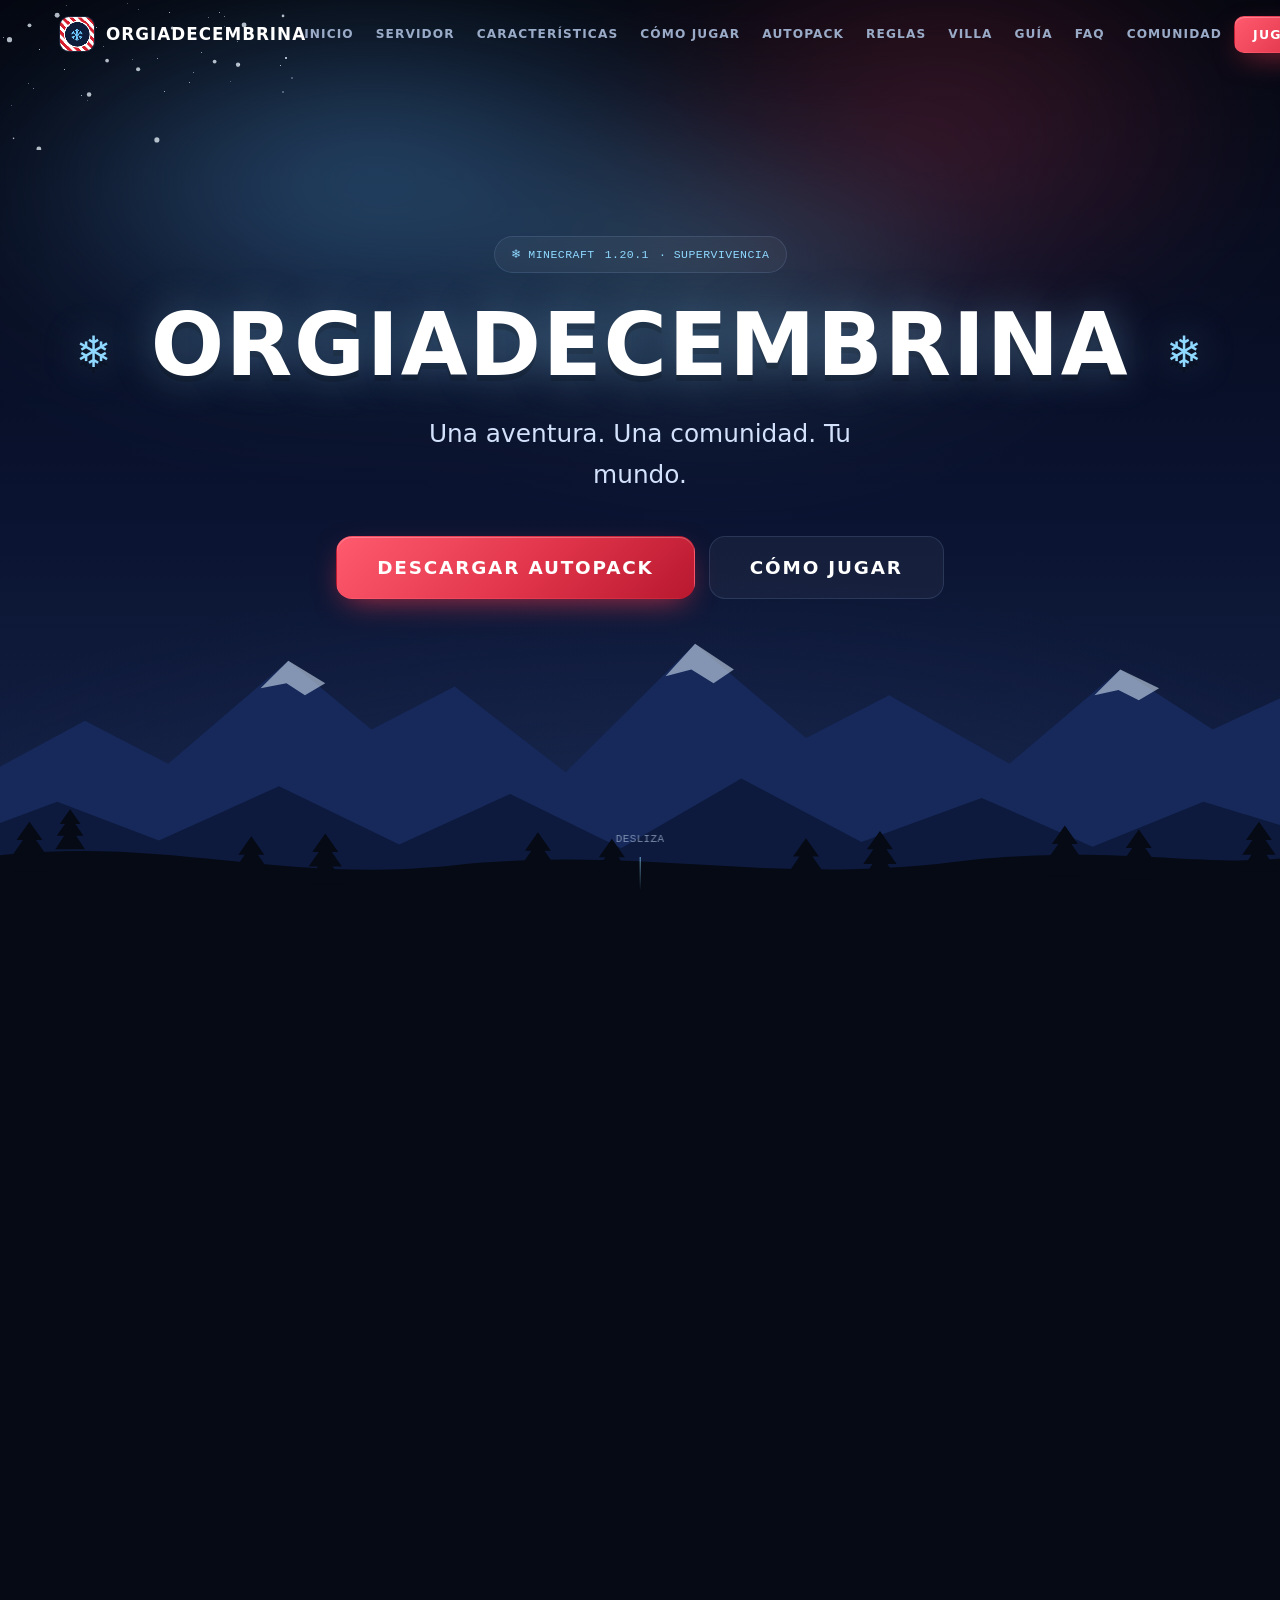
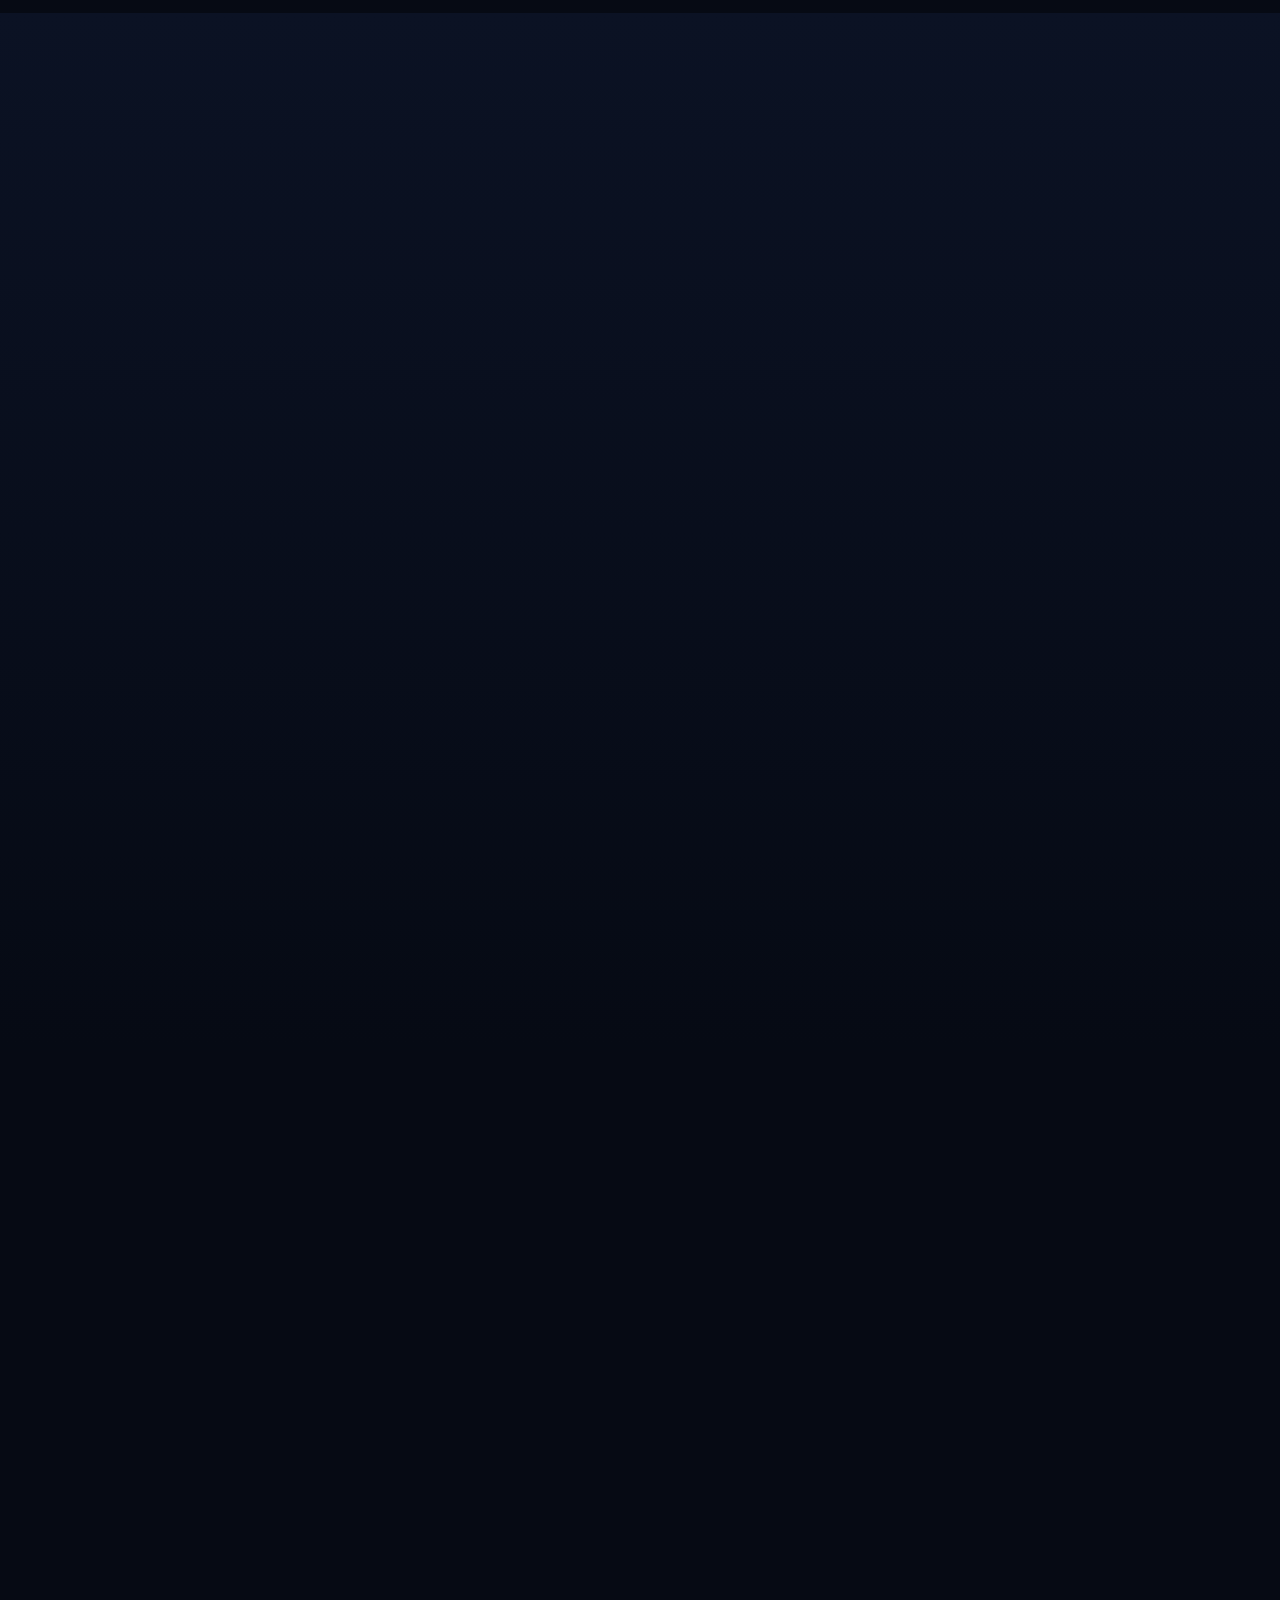
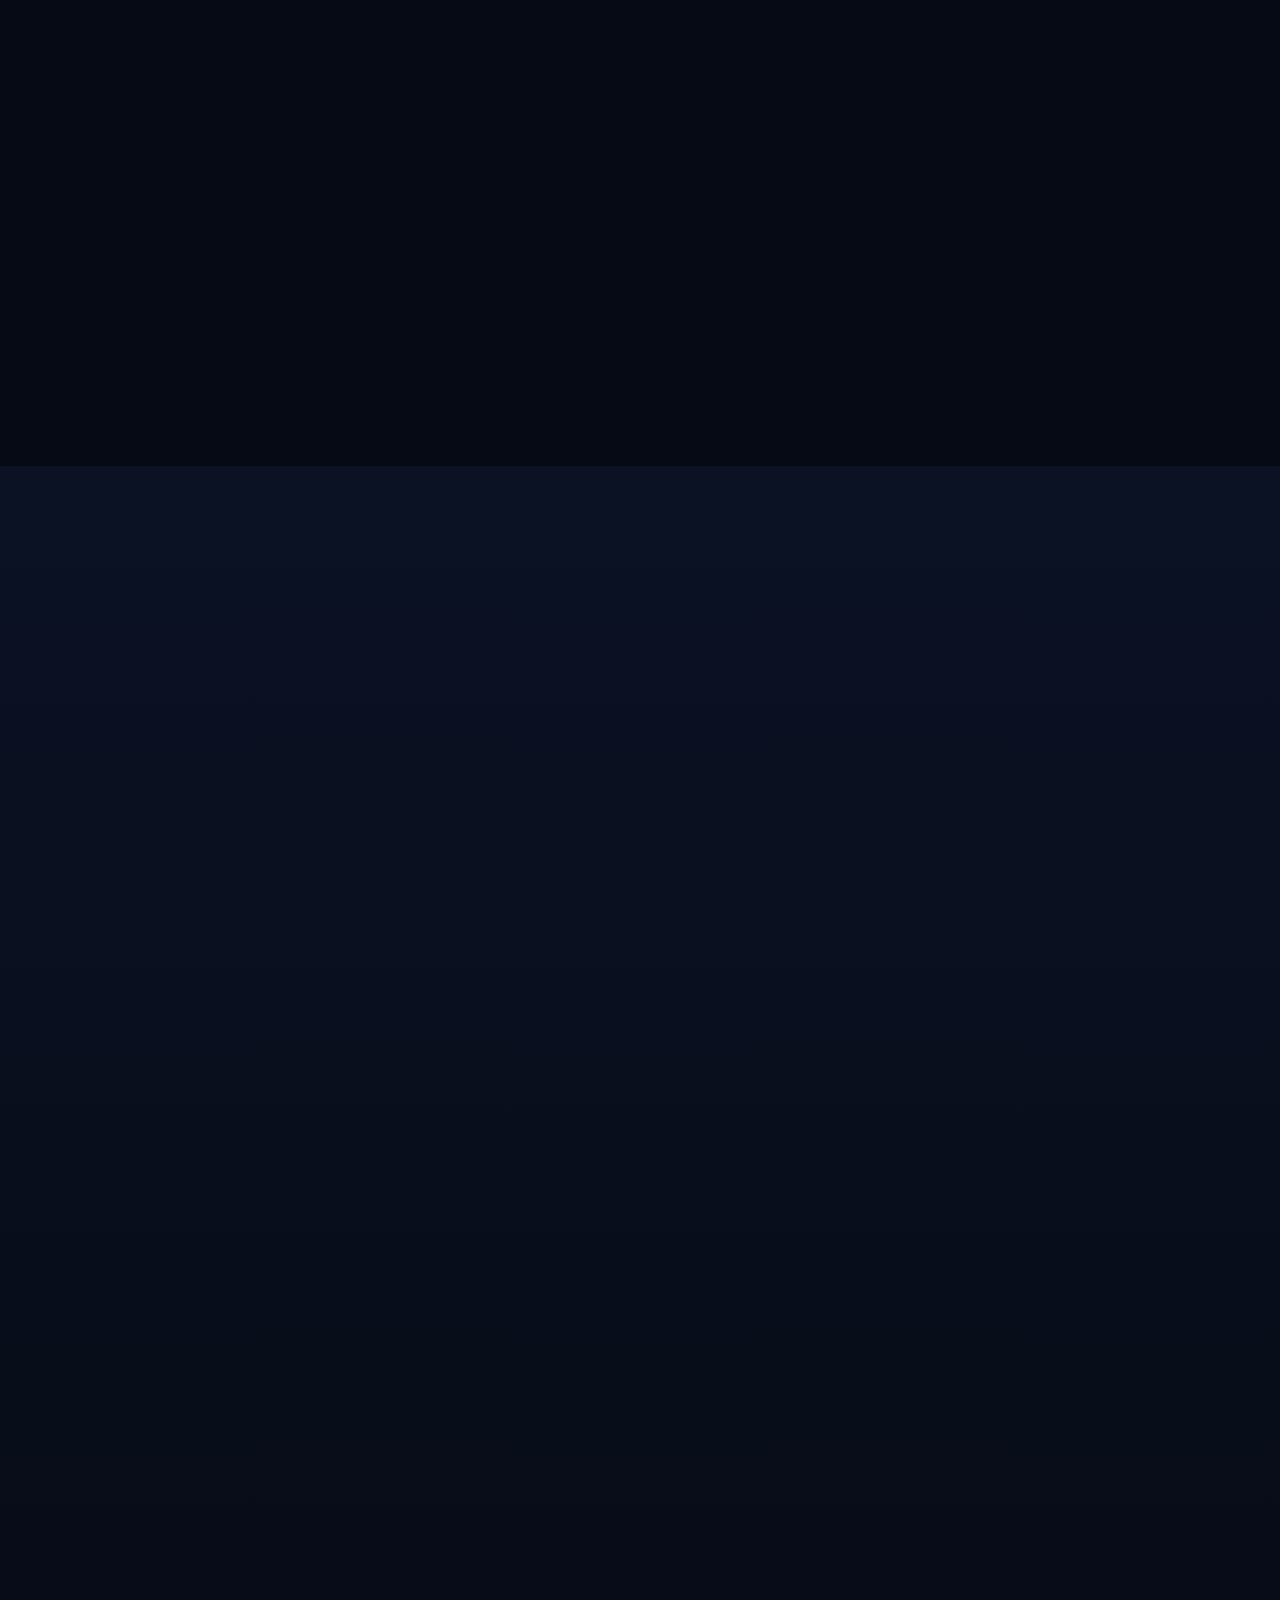
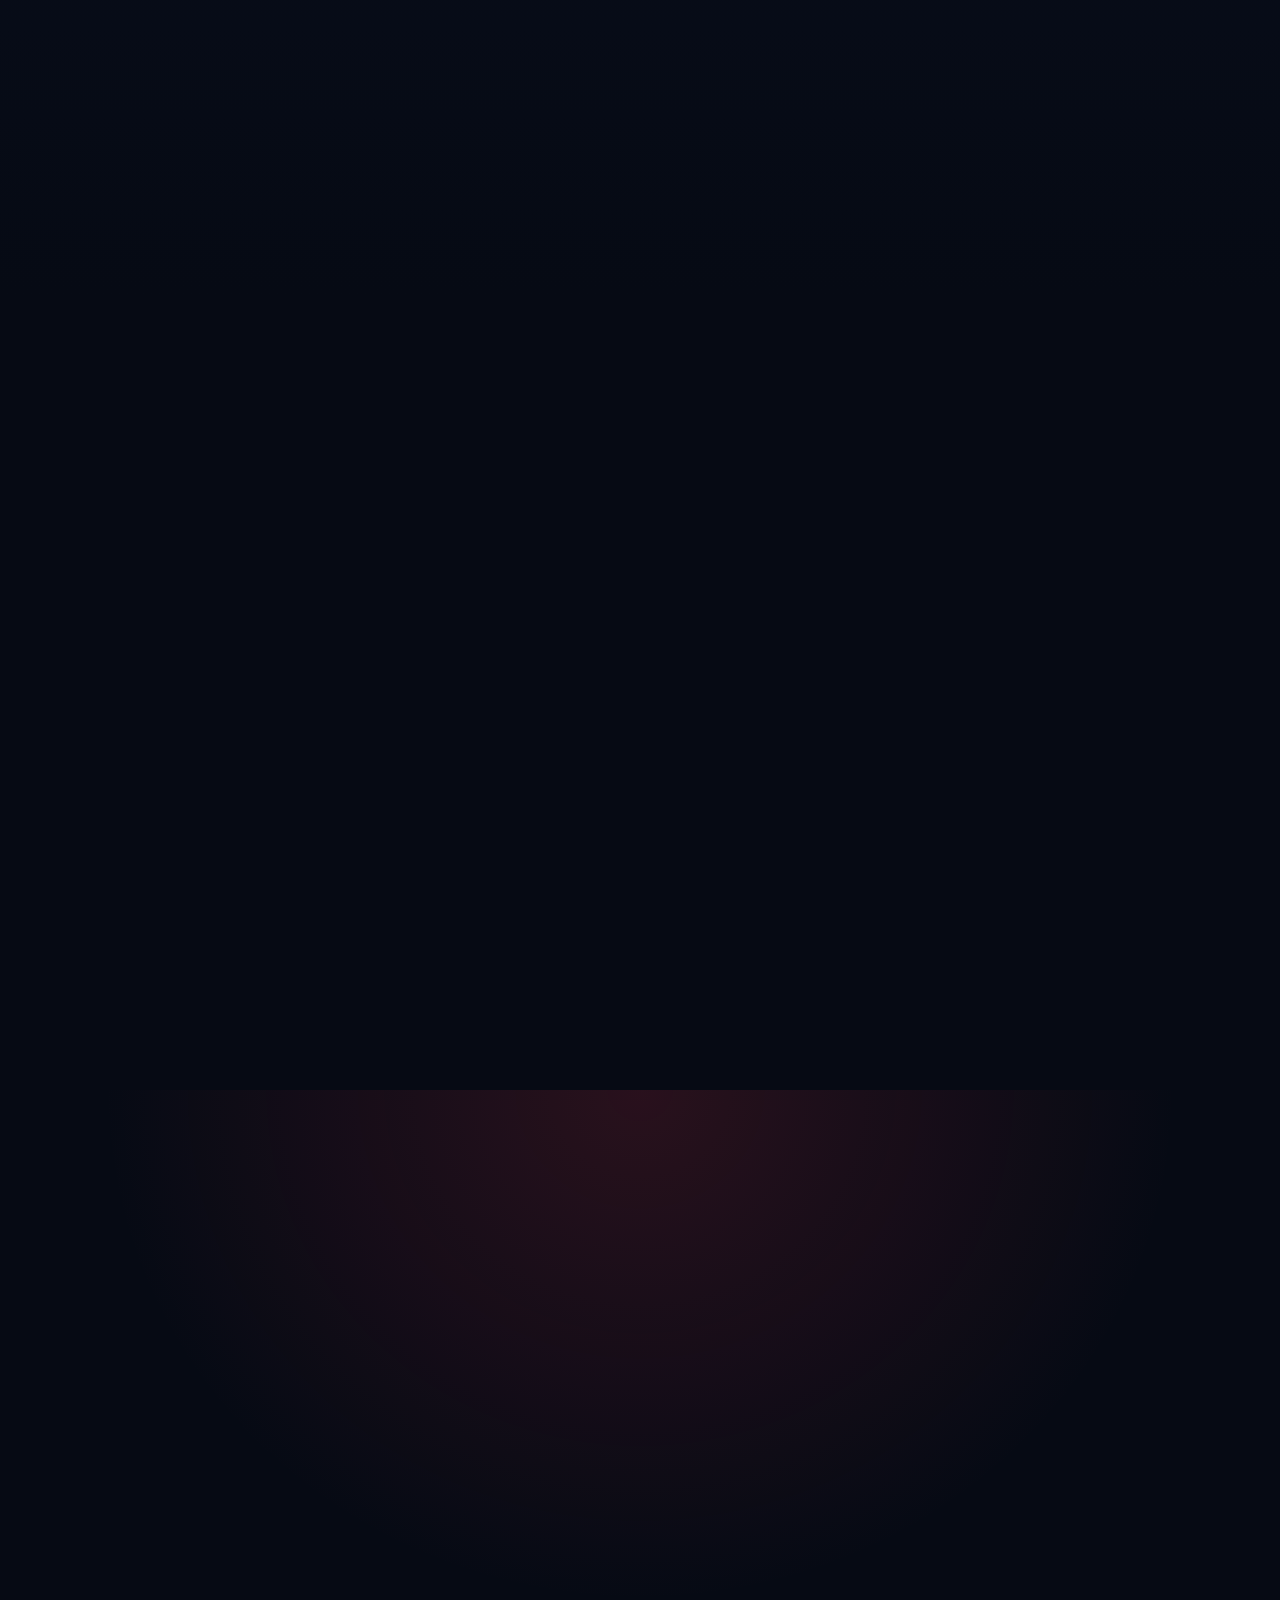
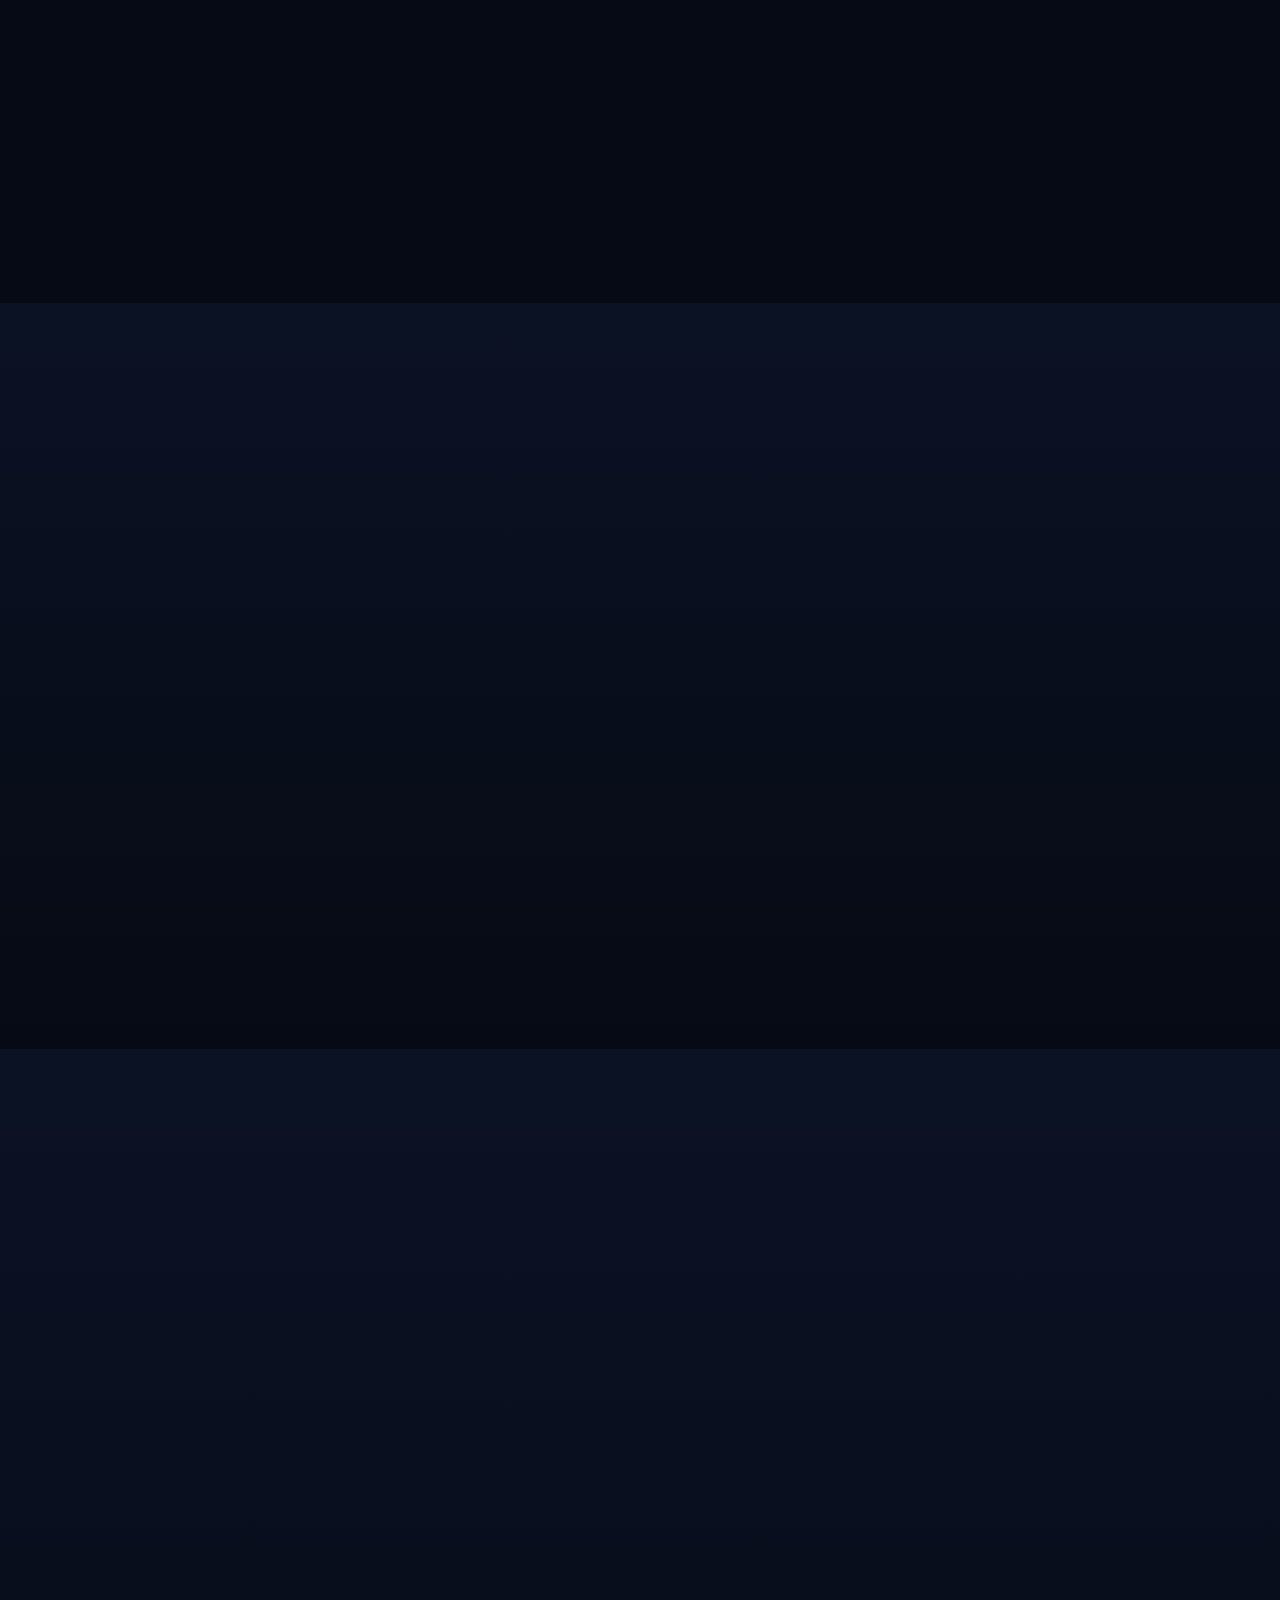
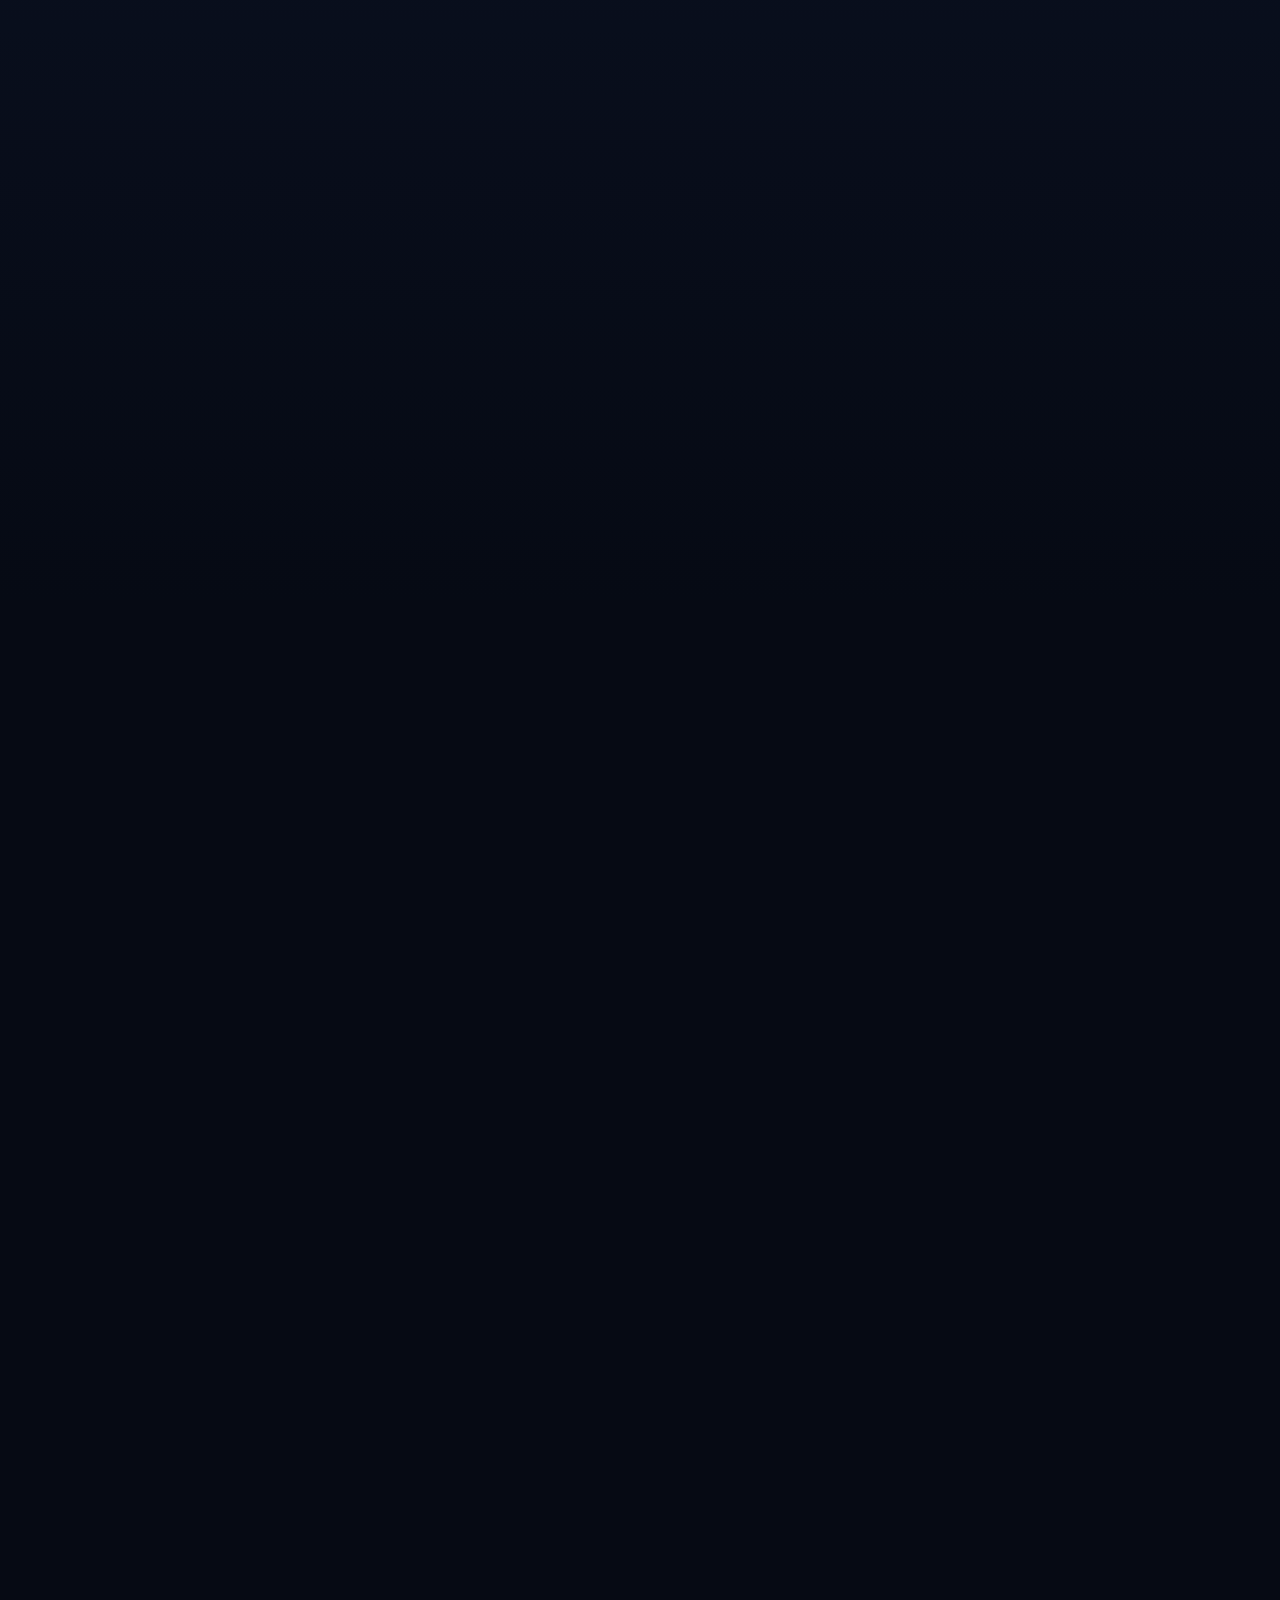
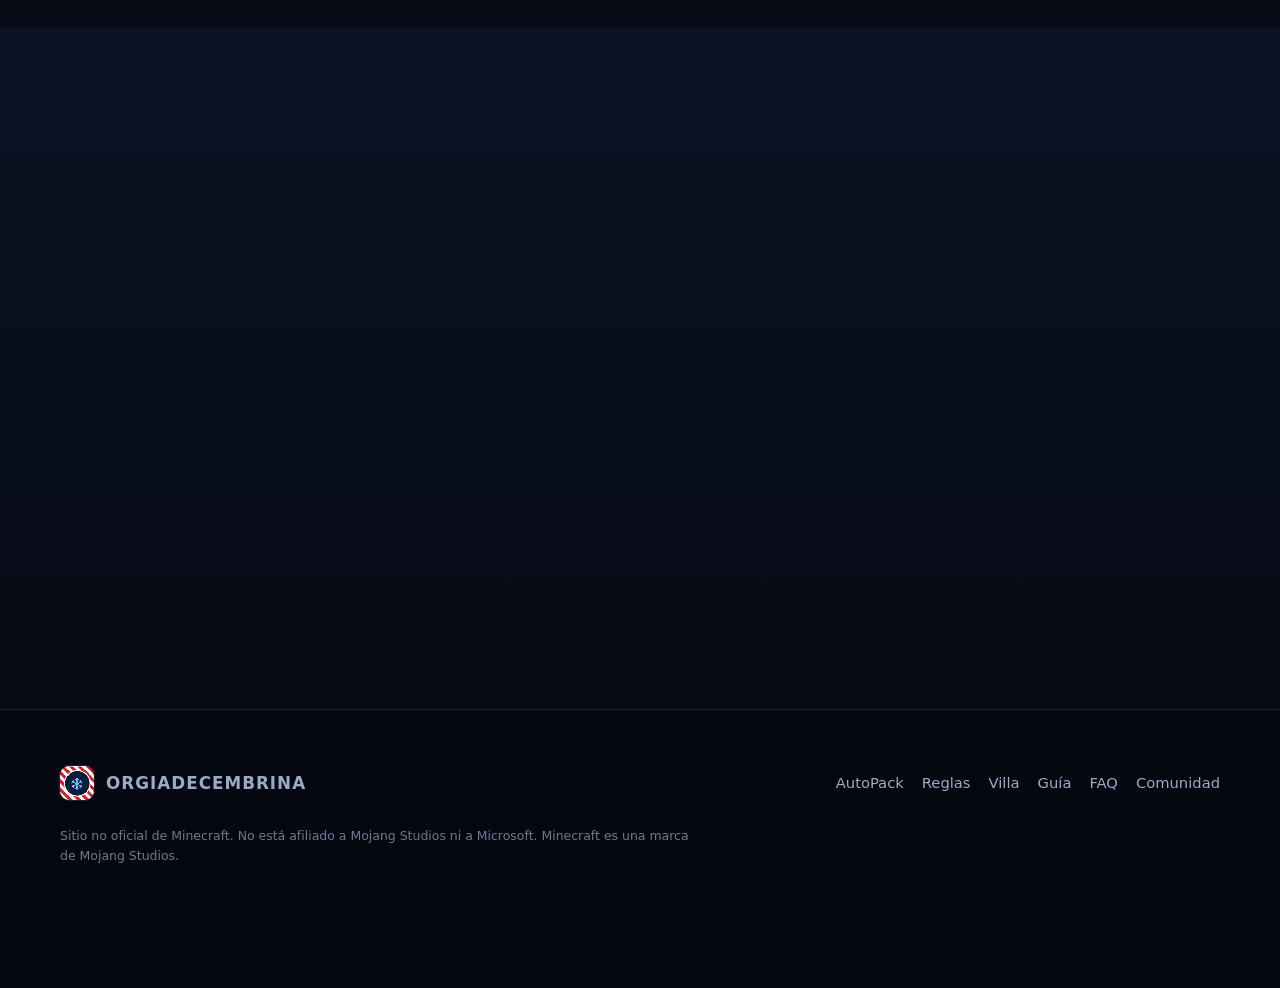
==== commit 719fc651: "Villa Comercial y Guia del jugador - villa.html: mapa de las 28 parcelas (datos en data/villa.json, " ====
--- a/site/index.html
+++ b/site/index.html
@@ -40,6 +40,8 @@
       <li><a href="#como-jugar">CÓMO JUGAR</a></li>
       <li><a href="autopack.html">AUTOPACK</a></li>
       <li><a href="reglas.html">REGLAS</a></li>
+      <li><a href="villa.html">VILLA</a></li>
+      <li><a href="guia.html">GUÍA</a></li>
       <li><a href="#faq">FAQ</a></li>
       <li><a href="#comunidad">COMUNIDAD</a></li>
       <li class="play"><a class="btn btn-primary btn-sm" href="autopack.html#descargar">JUGAR AHORA</a></li>
@@ -286,7 +288,7 @@
   <div class="wrap">
     <div class="foot">
       <a class="brand" href="#inicio"><img src="assets/server-icon.png" alt="" width="34" height="34"><span data-bind="server.name">ORGIADECEMBRINA</span></a>
-      <nav aria-label="Pie"><a href="autopack.html">AutoPack</a><a href="reglas.html">Reglas</a><a href="#faq">FAQ</a><a href="#comunidad">Comunidad</a></nav>
+      <nav aria-label="Pie"><a href="autopack.html">AutoPack</a><a href="reglas.html">Reglas</a><a href="villa.html">Villa</a><a href="guia.html">Guía</a><a href="#faq">FAQ</a><a href="#comunidad">Comunidad</a></nav>
     </div>
     <p class="legal">Sitio no oficial de Minecraft. No está afiliado a Mojang Studios ni a Microsoft. Minecraft es una marca de Mojang Studios.</p>
   </div>
--- a/site/css/style.css
+++ b/site/css/style.css
@@ -339,3 +339,49 @@
 .fp .mt32 { margin-top: 22px; }
 .fp-note { margin: 22px auto 0; max-width: 60ch; color: var(--gold); font-size: .95rem; }
 .fp-note b { color: #fff; }
+
+/* ---- La villa (mapa y guía) ---- */
+.vm-legend { display: flex; flex-wrap: wrap; gap: 8px 22px; justify-content: center; margin: 0 0 18px; font-size: .92rem; color: var(--muted); }
+.lg-item { display: inline-flex; align-items: center; gap: 8px; }
+.sw { width: 14px; height: 14px; border-radius: 4px; display: inline-block; }
+.sw.st-mayor { background: #4a9be0; } .sw.st-mercado { background: #34b47c; } .sw.st-artesanos { background: #d9923a; } .sw.st-nueva { background: #a272cc; }
+.vm { border-radius: var(--radius); border: 1px solid var(--line); background: var(--bg-2); box-shadow: var(--shadow); overflow: hidden; }
+.vm svg { width: 100%; height: auto; }
+.vm-bg { fill: var(--bg-2); }
+.vm-land { fill: #17213a; stroke: var(--red-2); stroke-width: 2; }
+.vm-grid { stroke: rgba(160, 200, 255, .12); stroke-width: 1; }
+.vm-axis { fill: var(--muted); font: 600 11px var(--font-body); }
+.vm-plaza { fill: #2a3350; stroke: var(--red-2); stroke-width: 2; }
+.vm-plot rect { stroke: #fff; stroke-width: 1.5; fill-opacity: .88; }
+.vm-plot:hover rect { fill-opacity: 1; stroke-width: 3; }
+.vm-plot rect.st-mayor { fill: #4a9be0; } .vm-plot rect.st-mercado { fill: #34b47c; } .vm-plot rect.st-artesanos { fill: #d9923a; } .vm-plot rect.st-nueva { fill: #a272cc; }
+.vm-num { fill: #fff; font: 800 14px var(--font-display); pointer-events: none; }
+.vm-num.big { font-size: 17px; }
+.vm-note { text-align: center; color: var(--muted); font-size: .88rem; margin: 12px 0 0; }
+.vm-guide { grid-template-columns: repeat(2, 1fr); margin-top: 34px; }
+.vm-list { margin: 0 0 14px; padding-left: 1.2em; color: var(--muted); }
+.vm-list li { margin: .45em 0; }
+.vm-list b, .card p b { color: #fff; }
+.vm-list code, .card p code { font: 600 .85em var(--font-body); background: rgba(143, 216, 255, .1); border: 1px solid var(--line); border-radius: 6px; padding: 1px 6px; color: var(--ice); }
+.vm-h { font-size: 1.6rem; margin: 46px 0 16px; }
+.vm-table { overflow-x: auto; border-radius: var(--radius); border: 1px solid var(--line); background: var(--glass); }
+.vm-table table { width: 100%; border-collapse: collapse; font-size: .9rem; }
+.vm-table th, .vm-table td { padding: 9px 14px; text-align: left; white-space: nowrap; border-bottom: 1px solid var(--line); }
+.vm-table th { color: var(--muted); font: 600 .78rem var(--font-display); letter-spacing: .08em; text-transform: uppercase; }
+.vm-table td.num { color: #fff; font-weight: 800; }
+.vm-table tr:last-child td { border-bottom: 0; }
+@media (max-width: 900px) { .vm-guide { grid-template-columns: 1fr; } }
+
+/* ---- Guia del jugador ---- */
+.g-wrap { max-width: 920px; }
+.g-toc { display: flex; flex-wrap: wrap; gap: 8px; justify-content: center; margin: 0 0 30px; }
+.g-toc a { padding: 6px 14px; border-radius: 999px; border: 1px solid var(--line); background: var(--glass); color: var(--muted); font: 600 .78rem var(--font-display); letter-spacing: .08em; }
+.g-toc a:hover { color: #fff; border-color: rgba(160, 200, 255, .4); }
+.g-h2 { font-size: clamp(1.5rem, 3.4vw, 2.1rem); margin: 52px 0 14px; padding-top: 6px; border-top: 1px solid var(--line); }
+.g-h3 { font-size: 1.15rem; margin: 26px 0 8px; color: var(--ice); }
+.g-wrap p { color: var(--muted); }
+.g-wrap p b, .g-wrap li b { color: #fff; }
+.g-note { margin: 18px 0; padding: 14px 18px; border-radius: 12px; border: 1px dashed rgba(255, 207, 138, .5); background: rgba(255, 207, 138, .06); color: #ffe6c2; font-size: .95rem; }
+.g-table { margin: 14px 0 22px; }
+.g-wrap code { font: 600 .85em var(--font-body); background: rgba(143, 216, 255, .1); border: 1px solid var(--line); border-radius: 6px; padding: 1px 6px; color: var(--ice); }
+.g-table td, .g-table th { white-space: normal; vertical-align: top; }
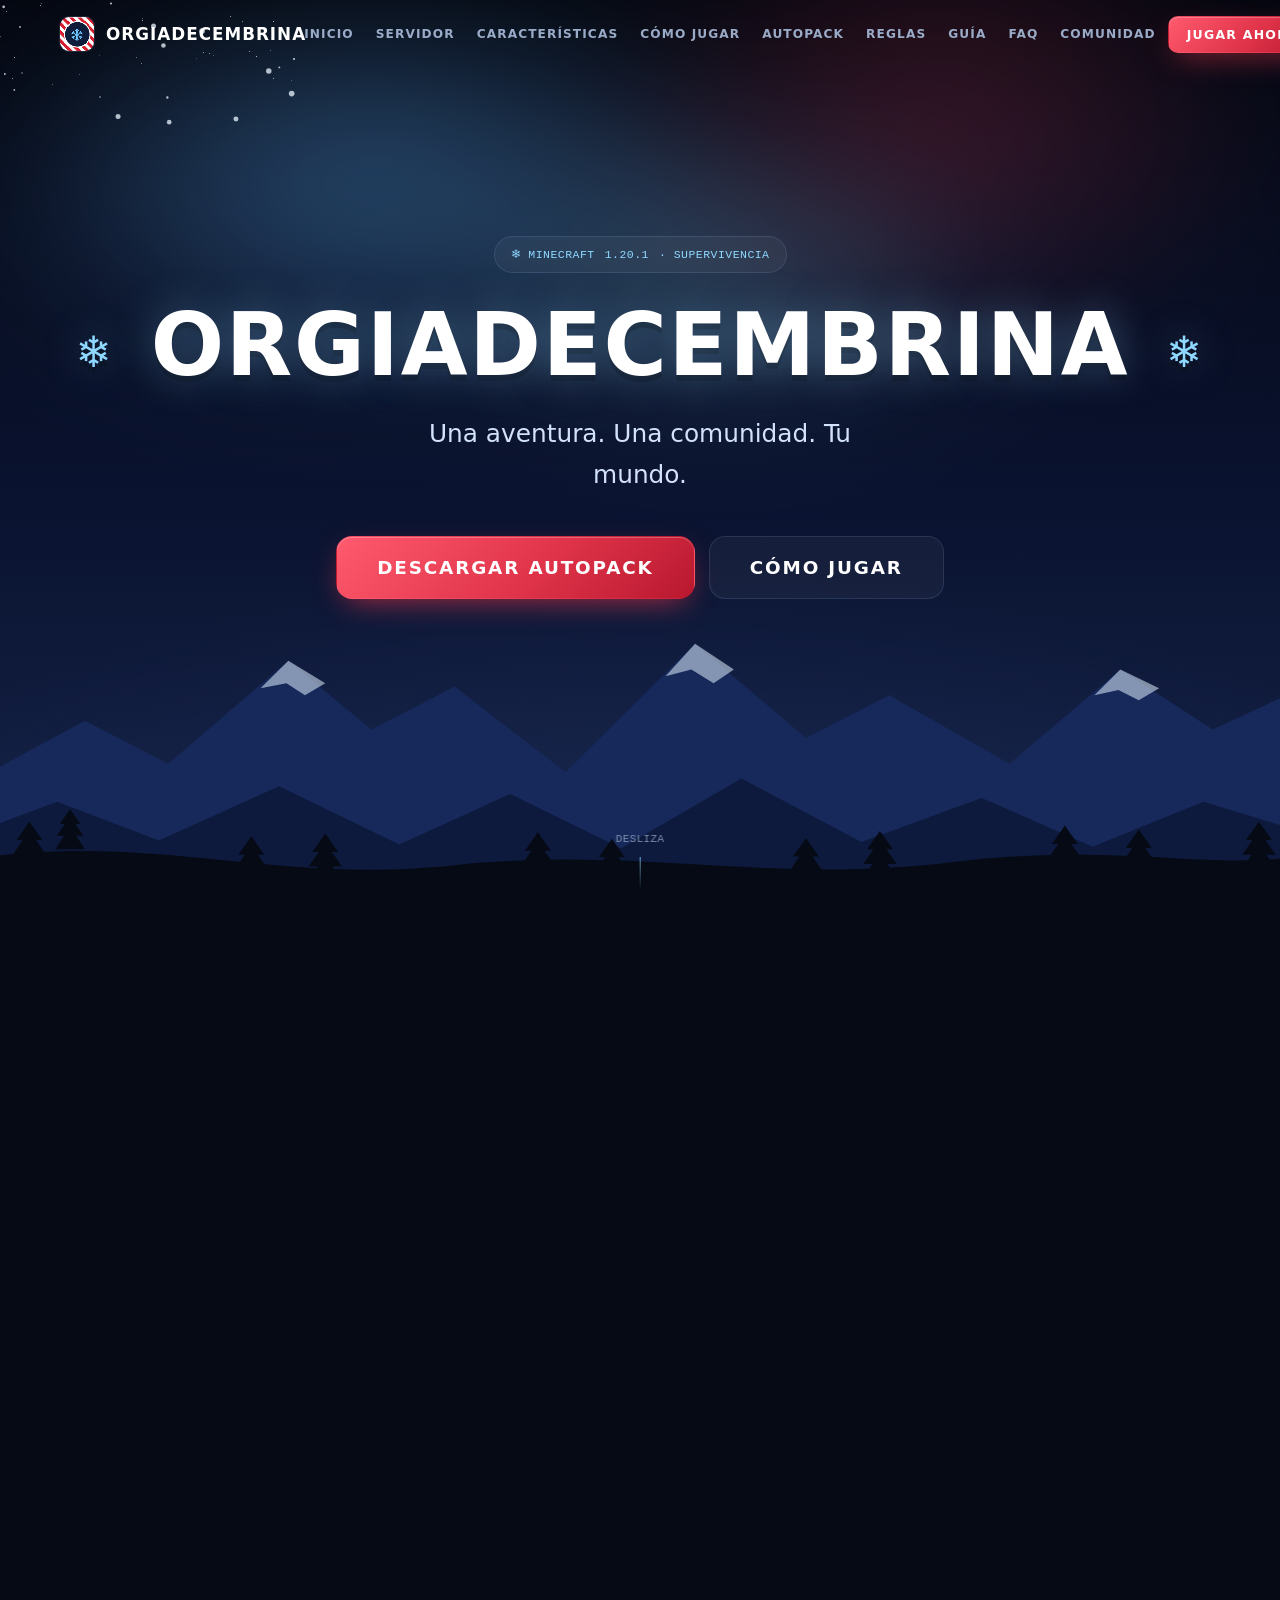
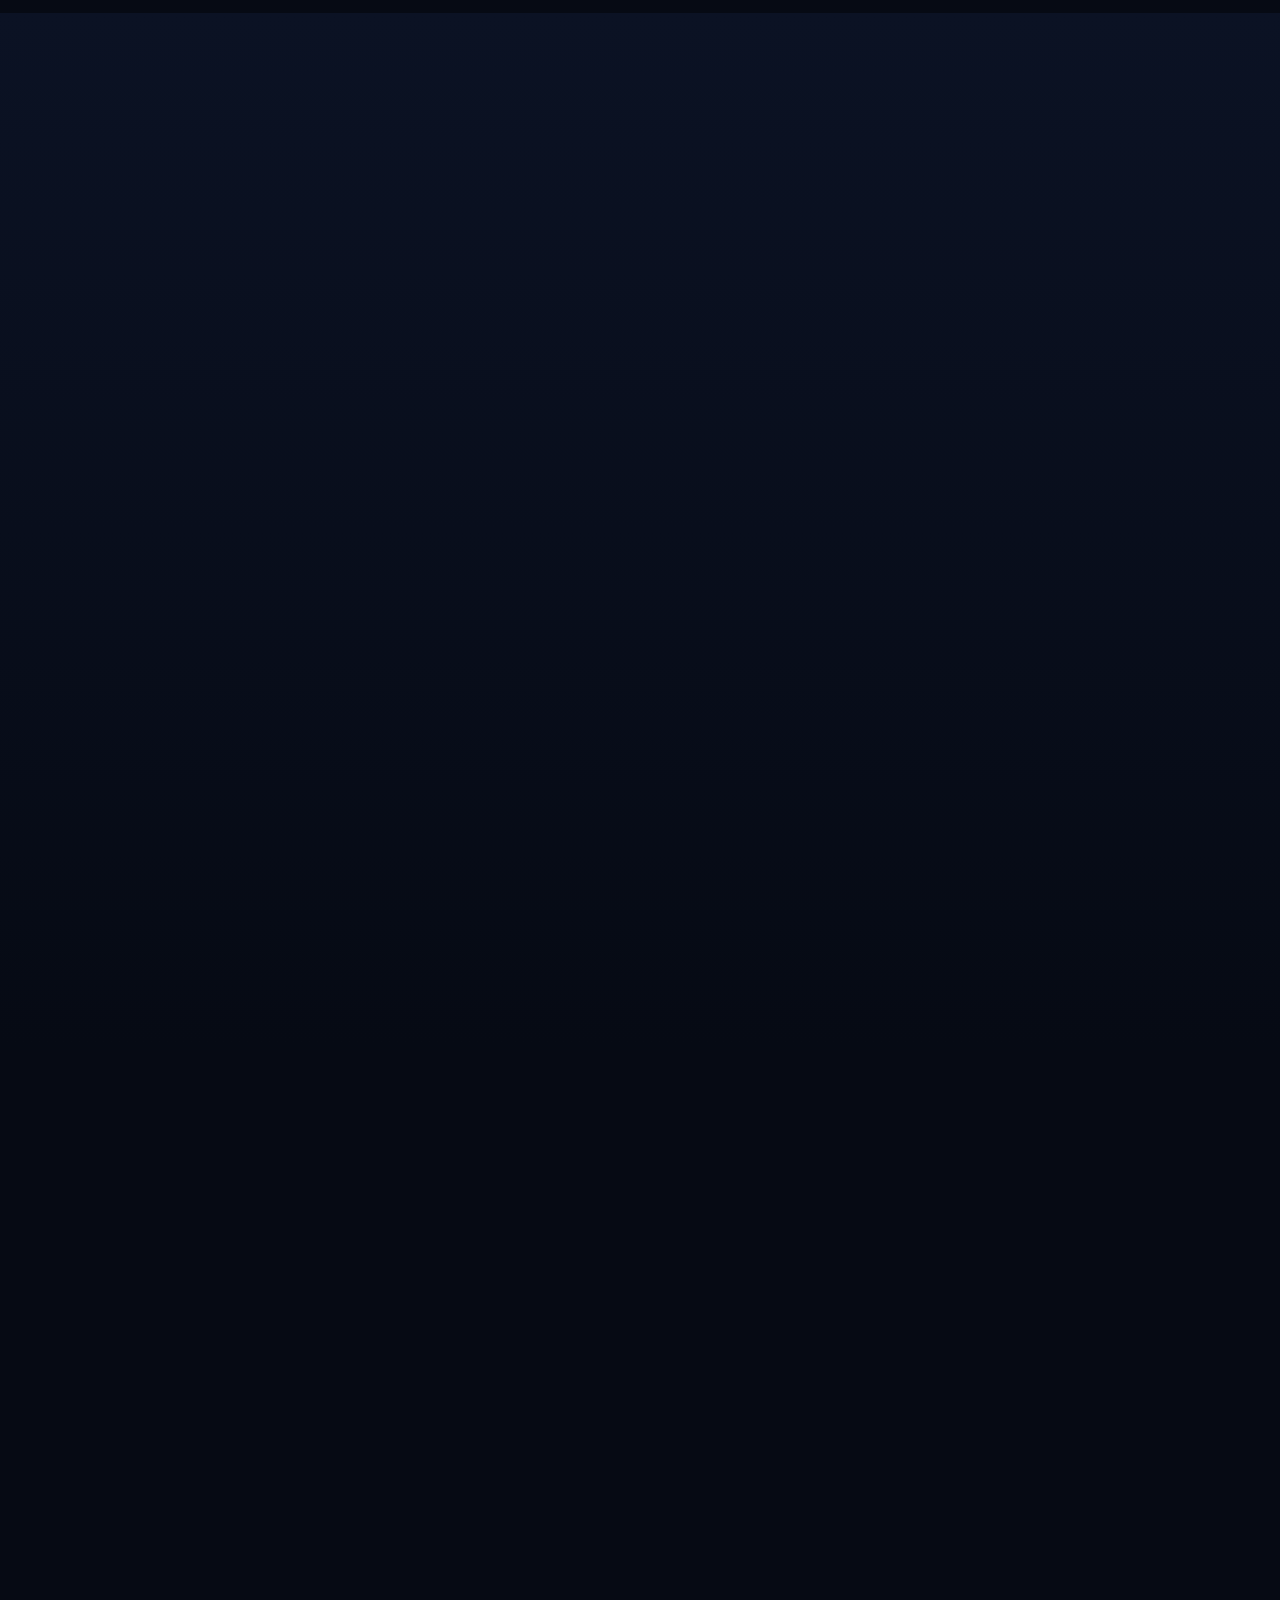
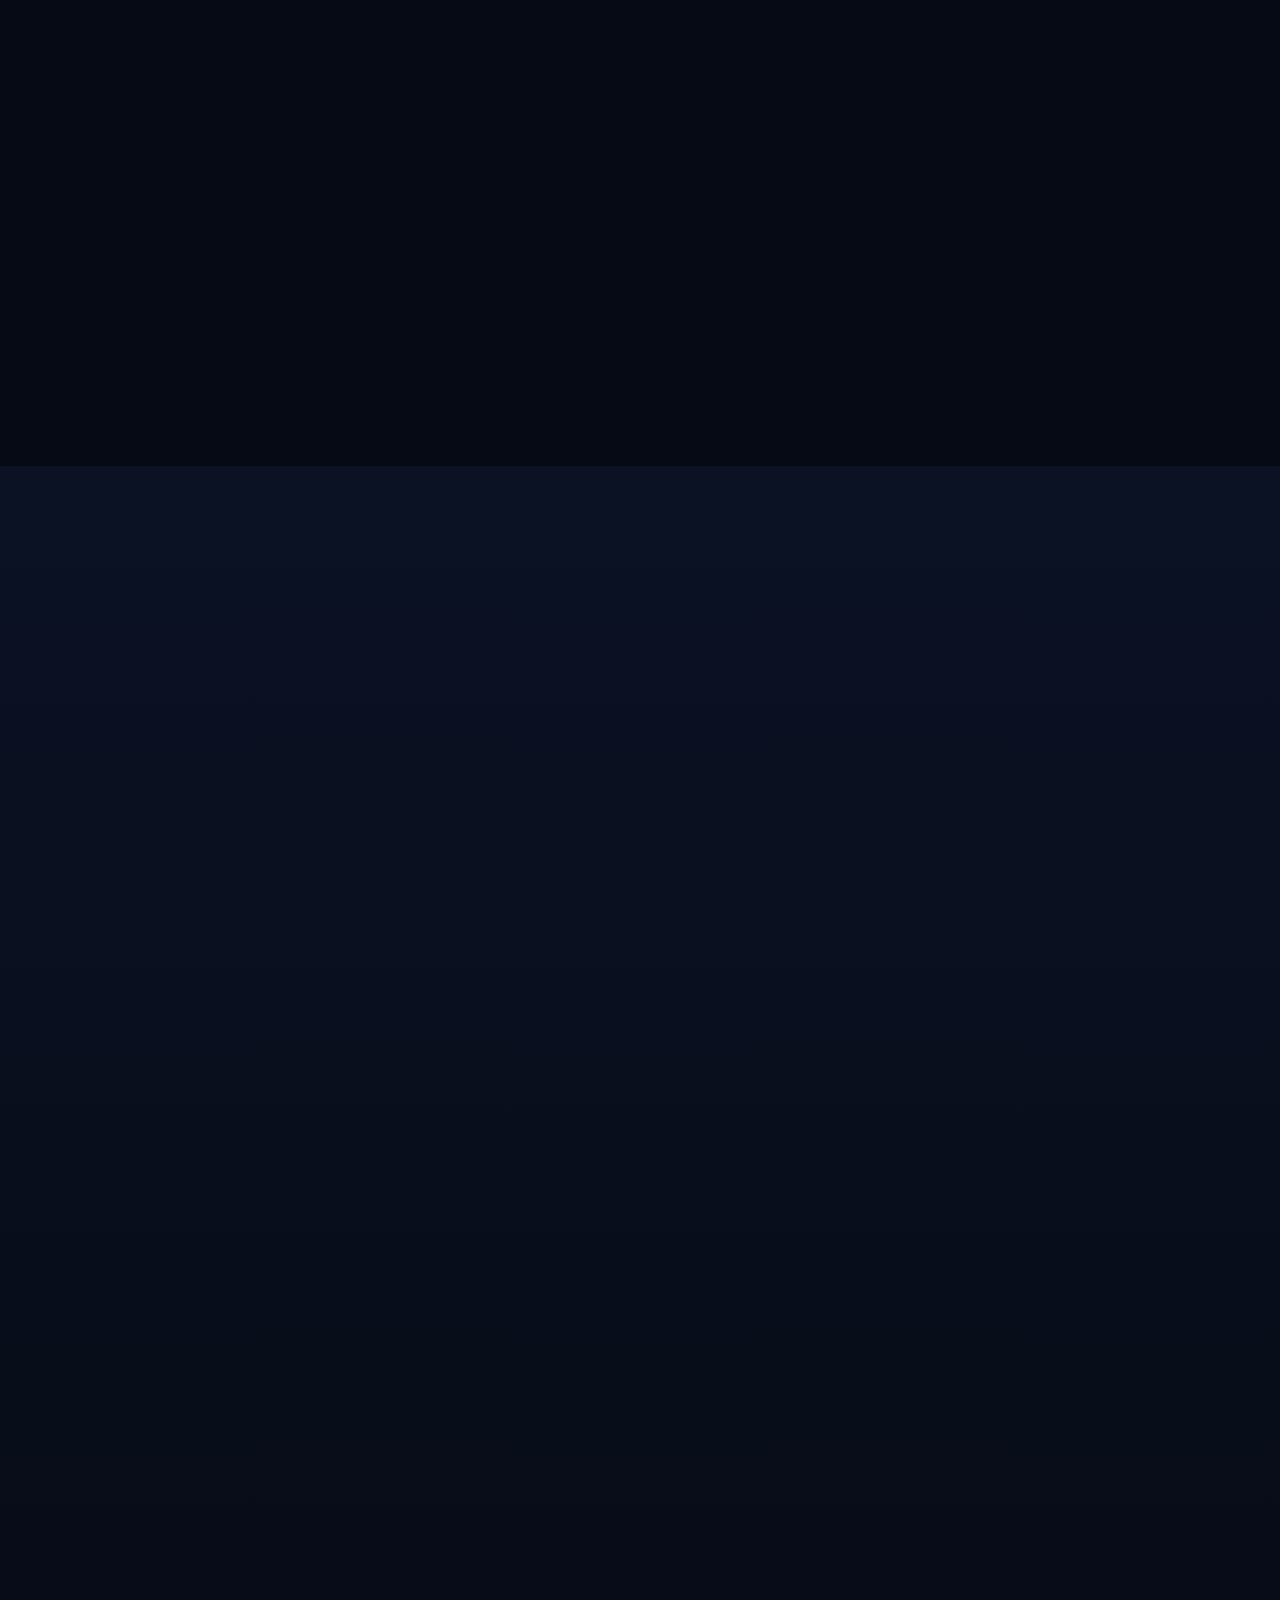
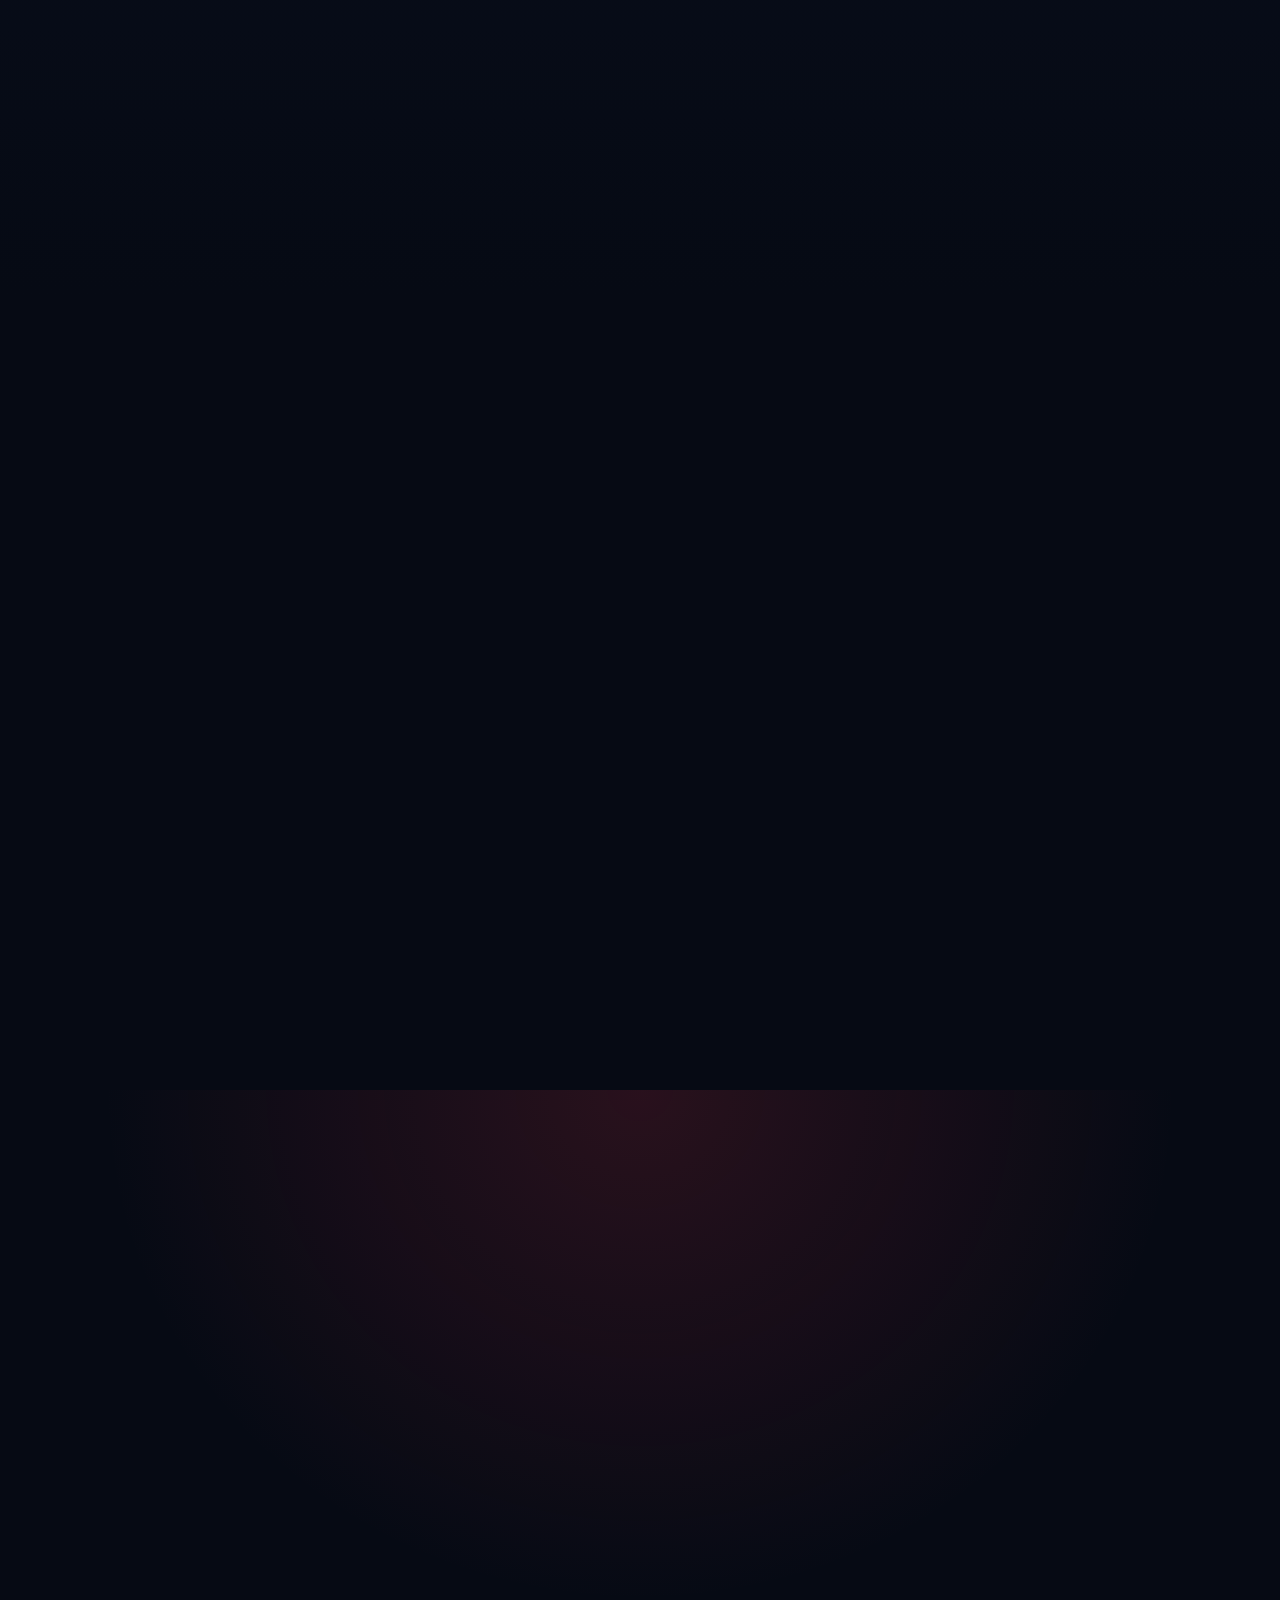
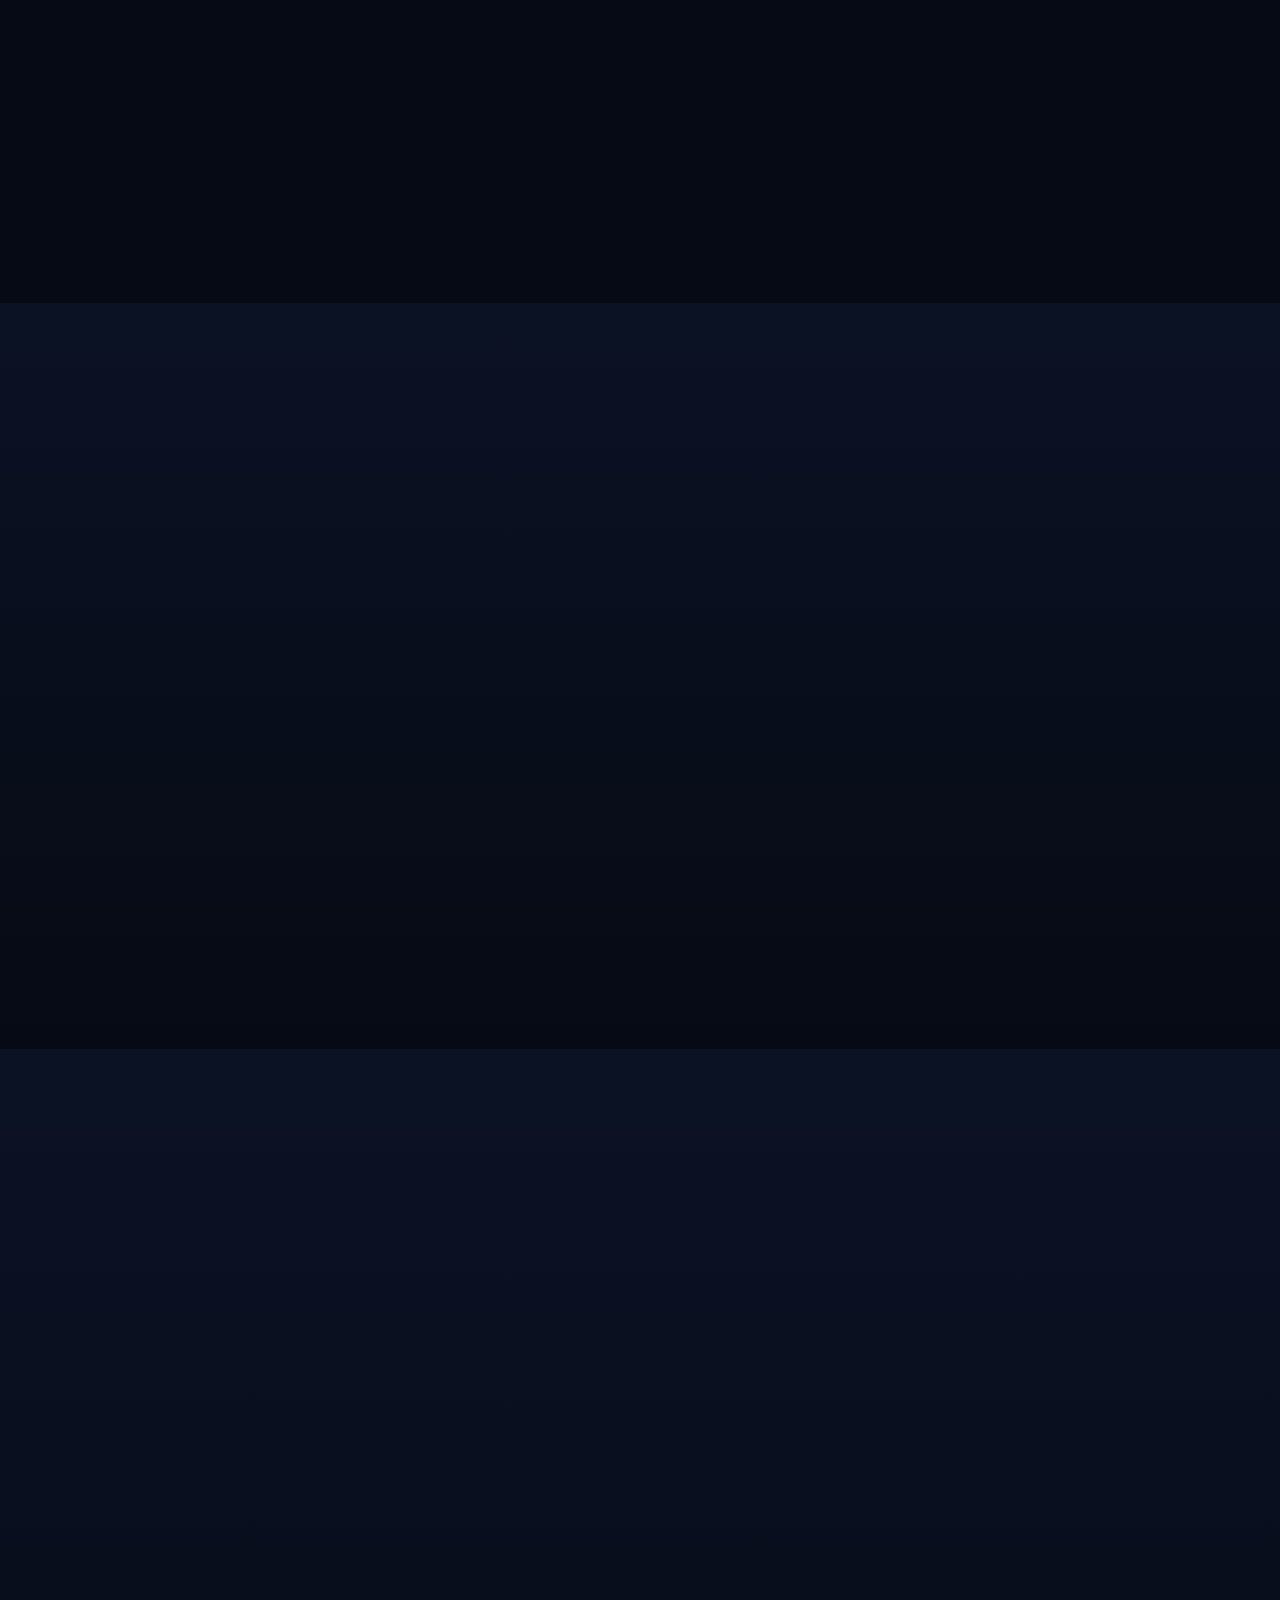
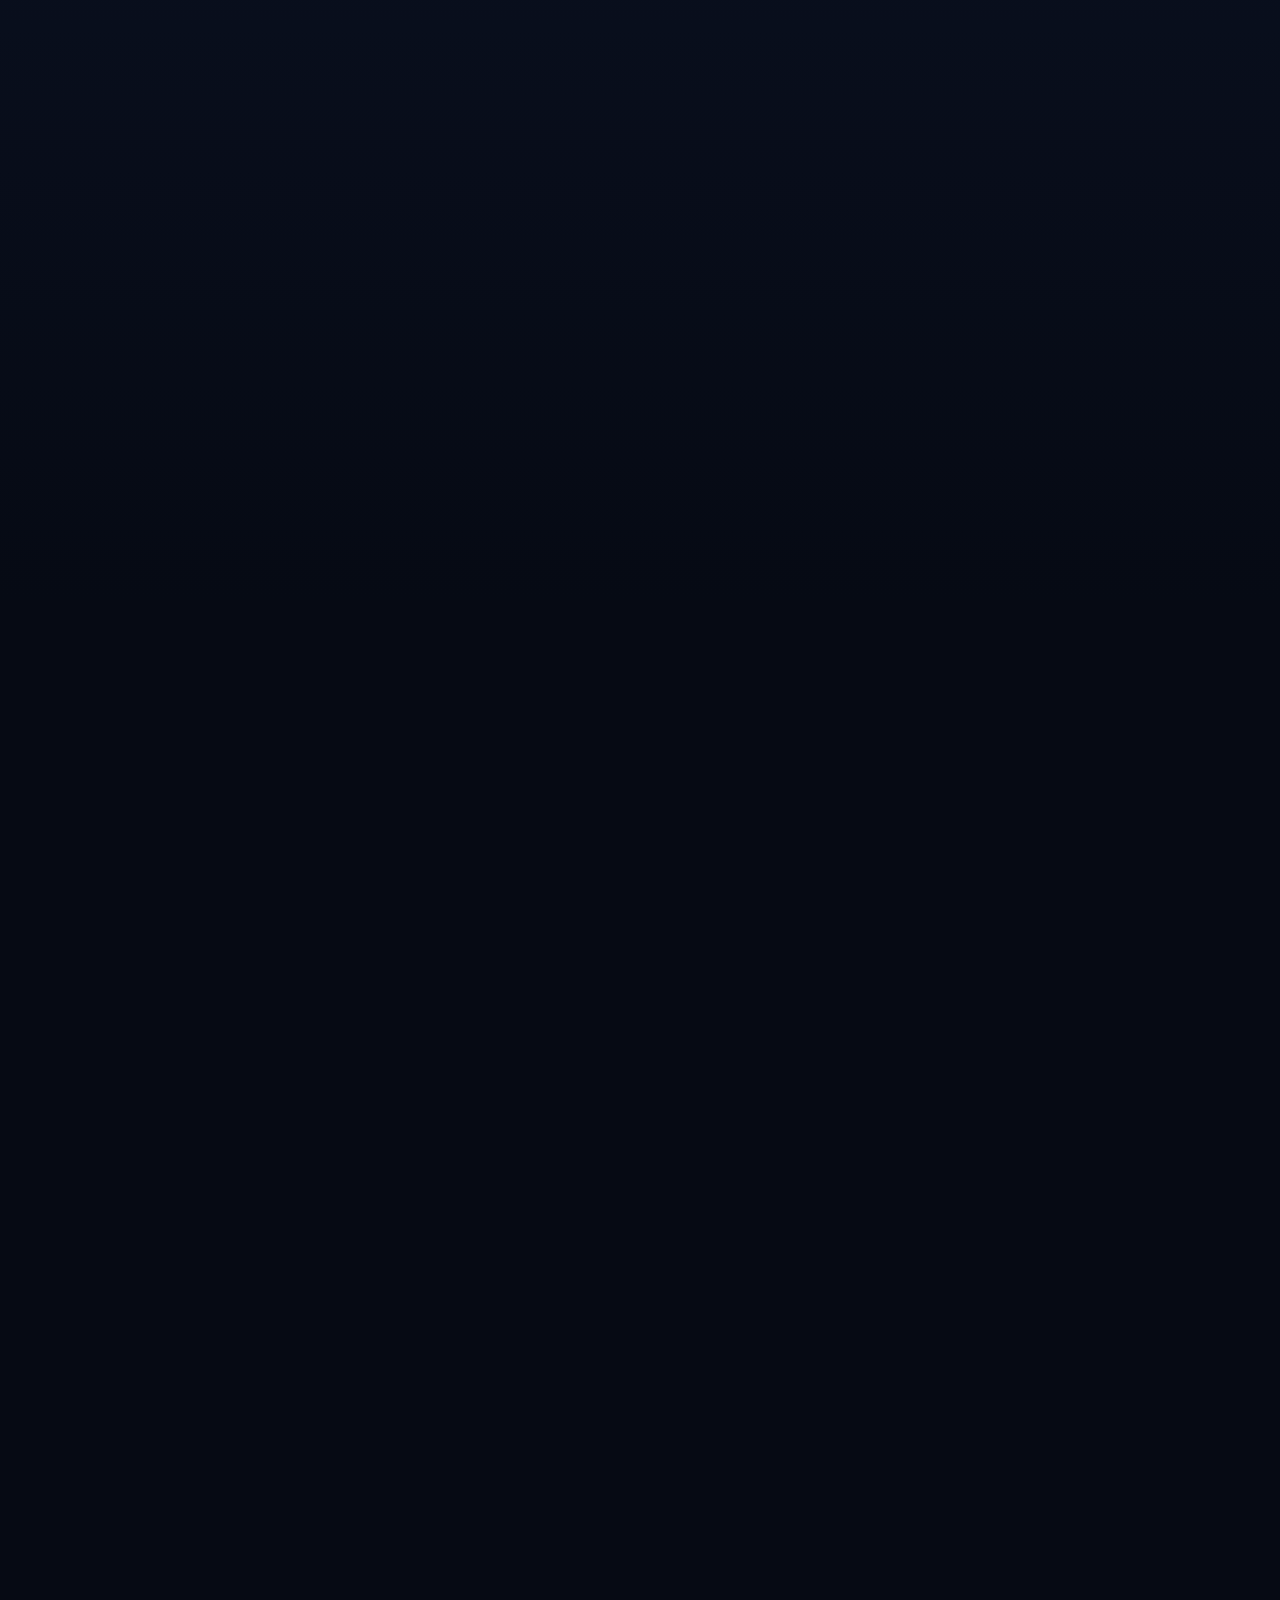
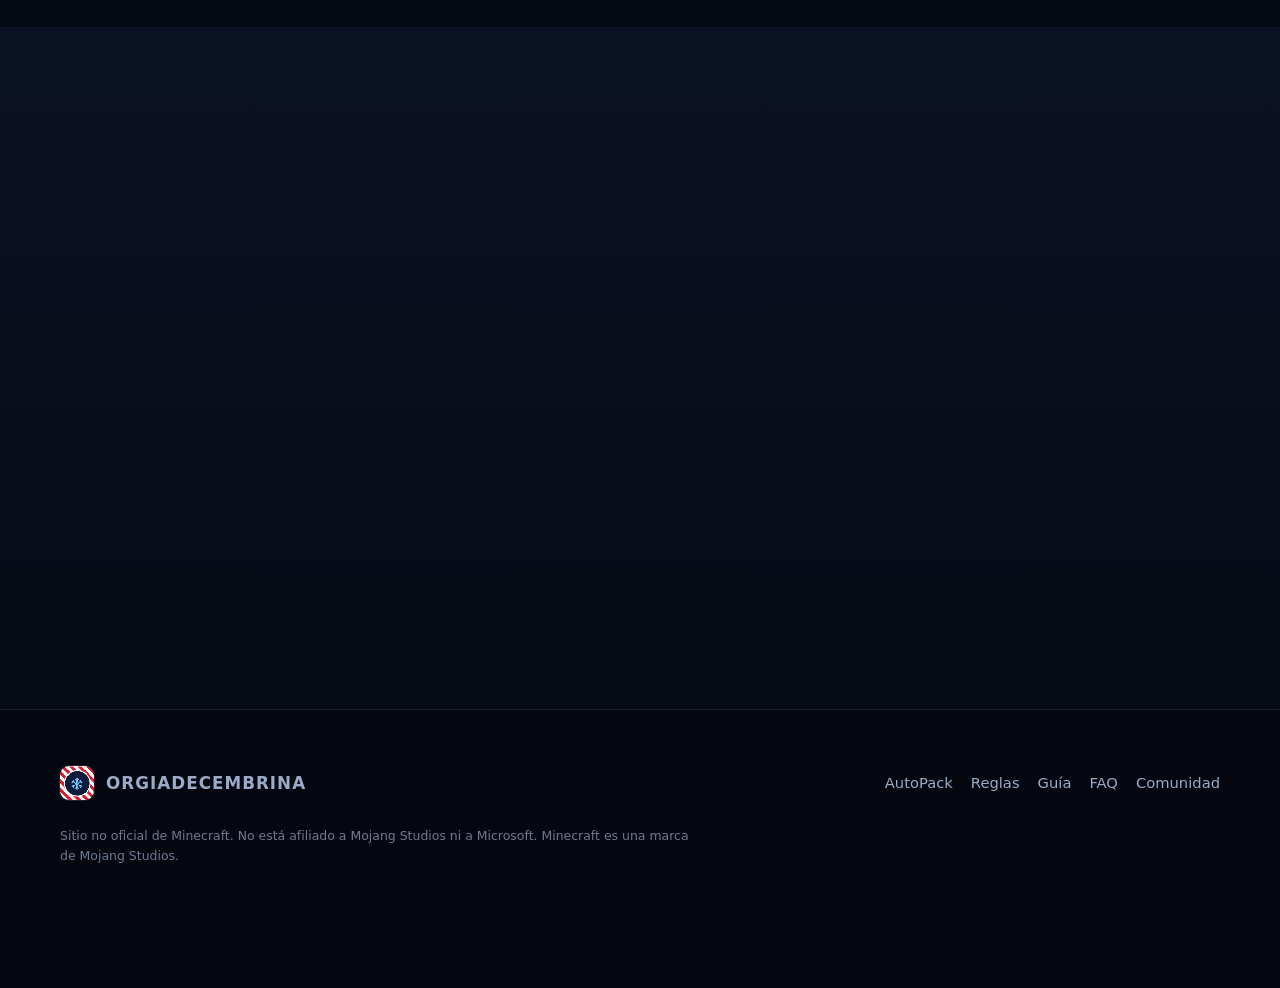
==== commit 3a6b29df: "Menu: quitar Villa y arreglar Guia duplicada Co-Authored-By: Claude Sonnet 5.5 <noreply@anthropic.co" ====
--- a/site/index.html
+++ b/site/index.html
@@ -40,7 +40,6 @@
       <li><a href="#como-jugar">CÓMO JUGAR</a></li>
       <li><a href="autopack.html">AUTOPACK</a></li>
       <li><a href="reglas.html">REGLAS</a></li>
-      <li><a href="villa.html">VILLA</a></li>
       <li><a href="guia.html">GUÍA</a></li>
       <li><a href="#faq">FAQ</a></li>
       <li><a href="#comunidad">COMUNIDAD</a></li>
@@ -288,7 +287,7 @@
   <div class="wrap">
     <div class="foot">
       <a class="brand" href="#inicio"><img src="assets/server-icon.png" alt="" width="34" height="34"><span data-bind="server.name">ORGIADECEMBRINA</span></a>
-      <nav aria-label="Pie"><a href="autopack.html">AutoPack</a><a href="reglas.html">Reglas</a><a href="villa.html">Villa</a><a href="guia.html">Guía</a><a href="#faq">FAQ</a><a href="#comunidad">Comunidad</a></nav>
+      <nav aria-label="Pie"><a href="autopack.html">AutoPack</a><a href="reglas.html">Reglas</a><a href="guia.html">Guía</a><a href="#faq">FAQ</a><a href="#comunidad">Comunidad</a></nav>
     </div>
     <p class="legal">Sitio no oficial de Minecraft. No está afiliado a Mojang Studios ni a Microsoft. Minecraft es una marca de Mojang Studios.</p>
   </div>
--- a/site/css/style.css
+++ b/site/css/style.css
@@ -385,3 +385,4 @@
 .g-table { margin: 14px 0 22px; }
 .g-wrap code { font: 600 .85em var(--font-body); background: rgba(143, 216, 255, .1); border: 1px solid var(--line); border-radius: 6px; padding: 1px 6px; color: var(--ice); }
 .g-table td, .g-table th { white-space: normal; vertical-align: top; }
+.g-pre { margin: 14px 0 22px; padding: 16px 18px; border-radius: 12px; border: 1px solid var(--line); background: rgba(255, 255, 255, .04); color: var(--ice); font: 500 .9rem/1.5 var(--font-body); overflow-x: auto; white-space: pre; }
